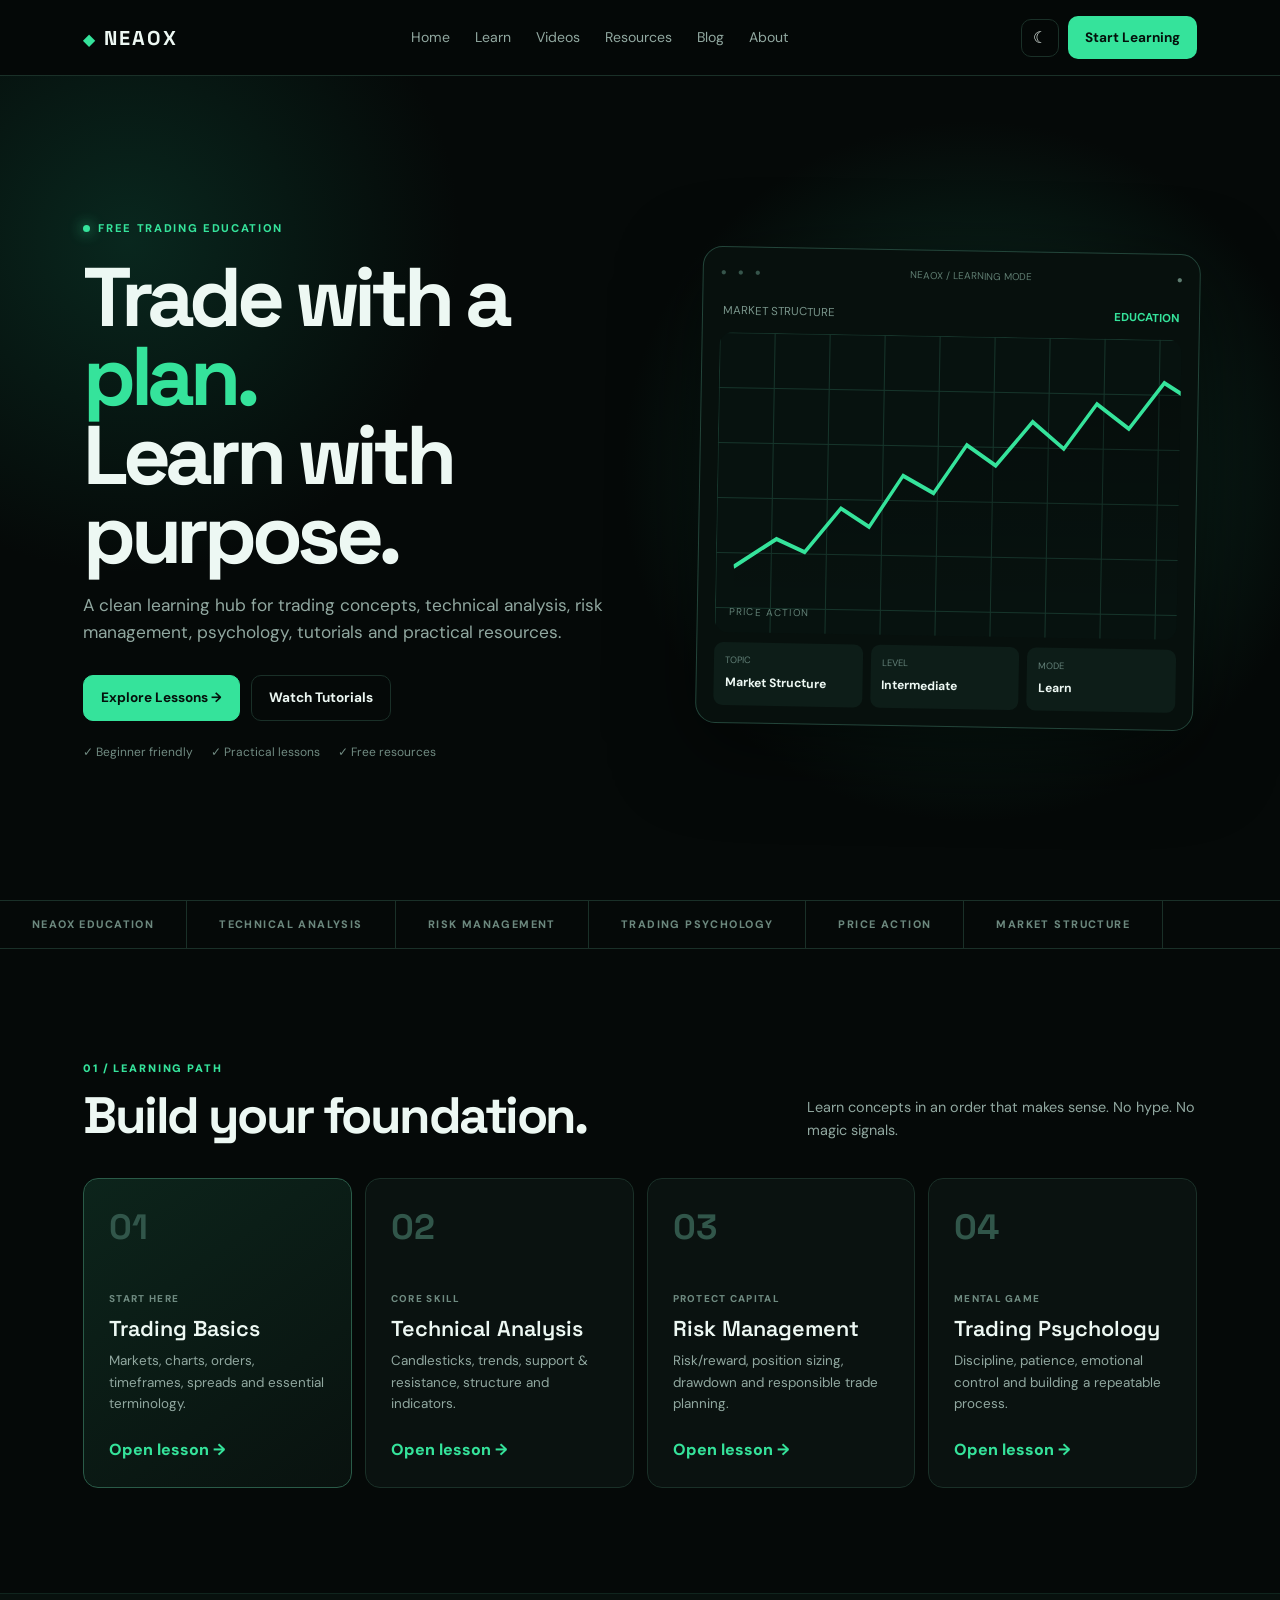
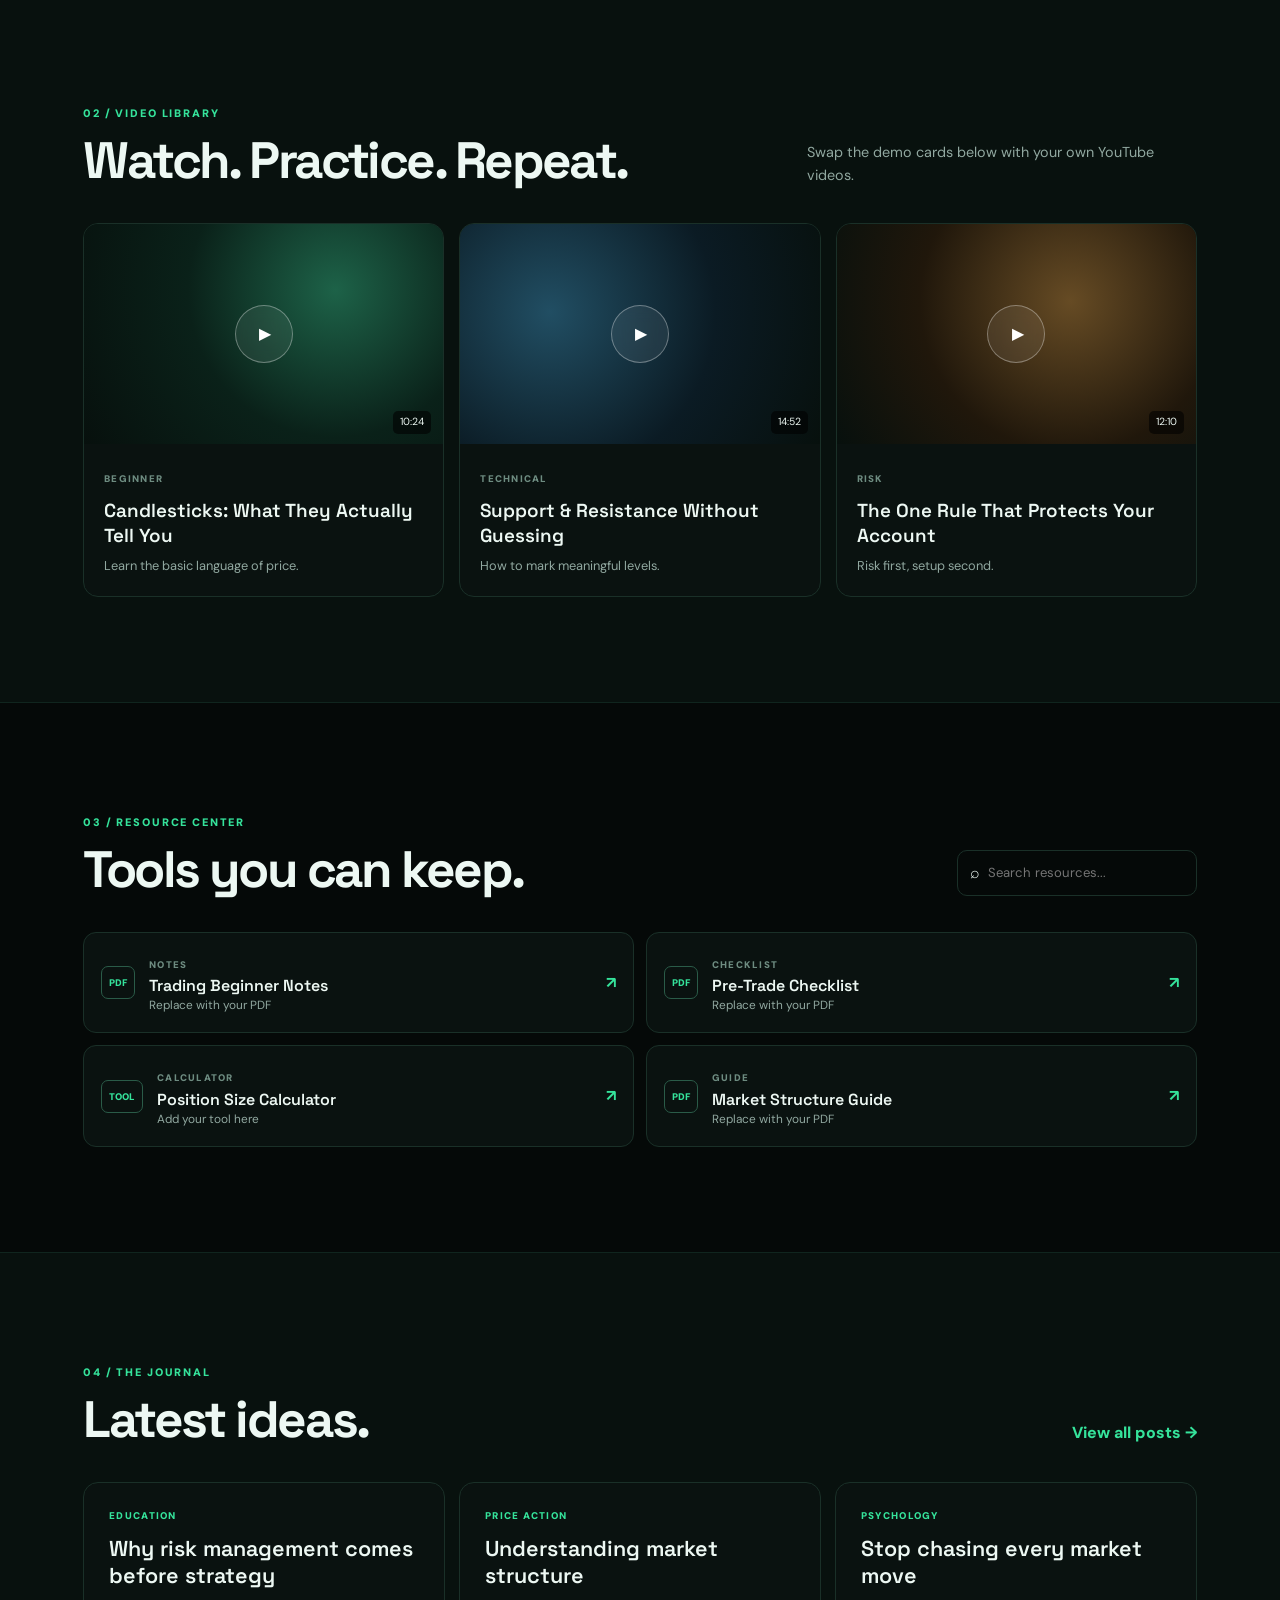
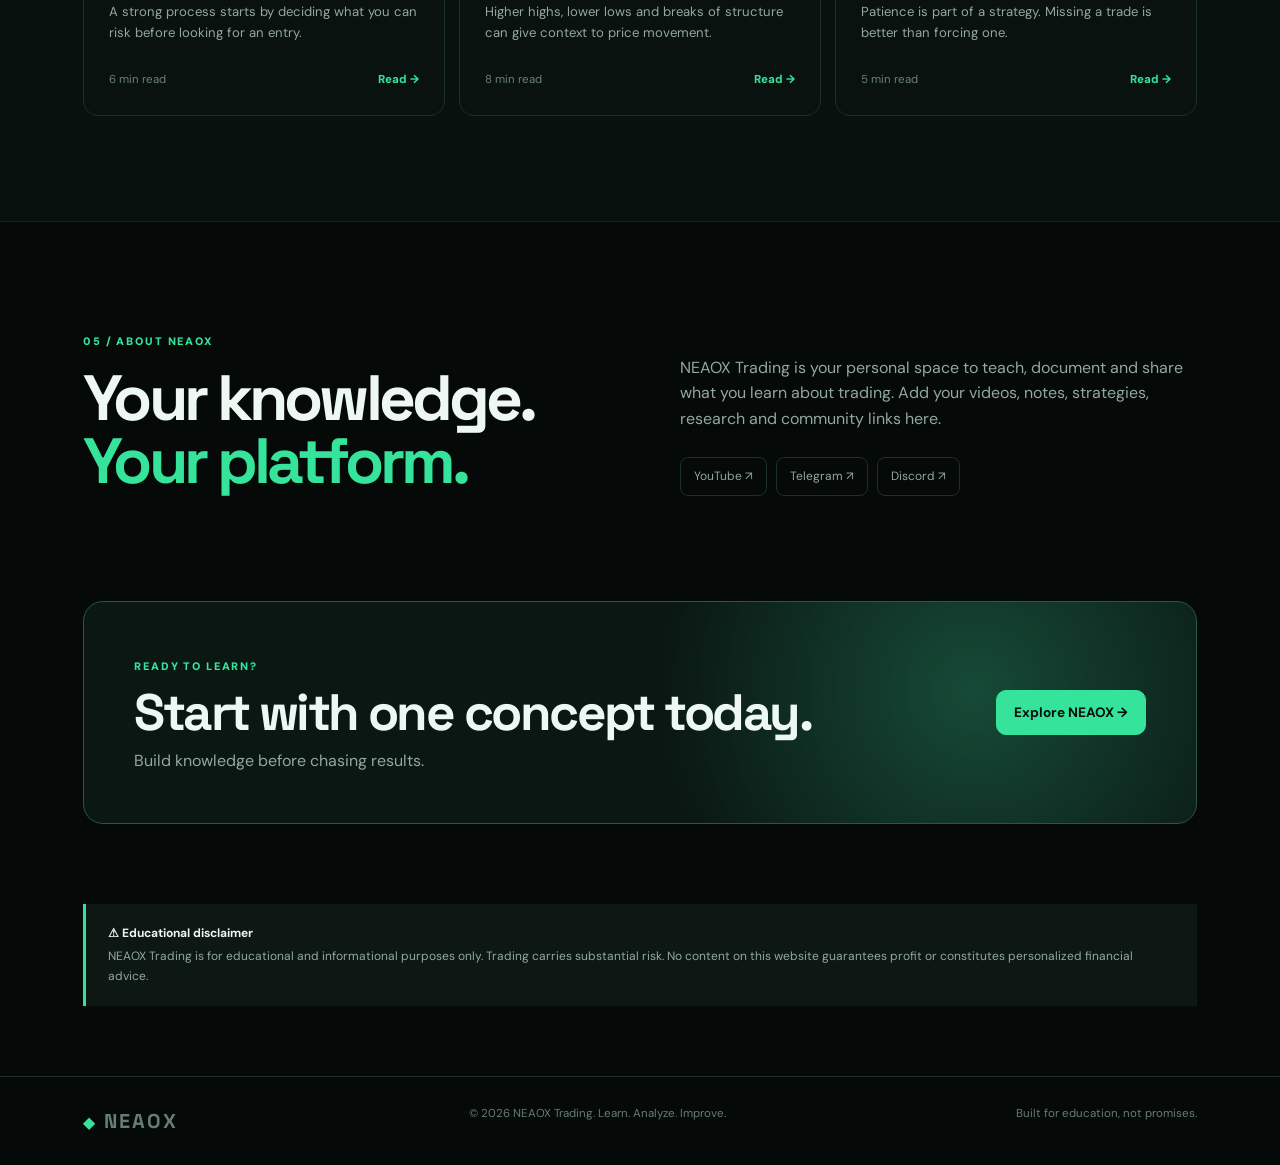
==== index.html @ af705673 "Add files via upload" ====
<!doctype html>
<html lang="en">
<head>
<meta charset="utf-8">
<meta name="viewport" content="width=device-width,initial-scale=1">
<title>NEAOX Trading — Learn Smarter</title>
<meta name="description" content="NEAOX Trading — a modern trading education hub for lessons, tutorials, resources and market knowledge.">
<link rel="stylesheet" href="style.css">
</head>
<body>
<div class="progress" id="progress"></div>

<header class="nav">
  <a class="logo" href="#home"><span>◆</span> NEAOX</a>
  <button class="hamburger" id="menuBtn">☰</button>
  <nav id="nav">
    <a href="#home">Home</a><a href="#learn">Learn</a><a href="#videos">Videos</a>
    <a href="#resources">Resources</a><a href="#blog">Blog</a><a href="#about">About</a>
  </nav>
  <div class="nav-actions">
    <button class="icon-btn" id="themeBtn" title="Toggle theme">☾</button>
    <a class="nav-cta" href="#learn">Start Learning</a>
  </div>
</header>

<main>
<section class="hero" id="home">
  <div class="hero-left">
    <div class="badge"><i></i> FREE TRADING EDUCATION</div>
    <h1>Trade with a <em>plan.</em><br>Learn with purpose.</h1>
    <p class="lead">A clean learning hub for trading concepts, technical analysis, risk management, psychology, tutorials and practical resources.</p>
    <div class="actions"><a class="btn primary" href="#learn">Explore Lessons <b>→</b></a><a class="btn secondary" href="#videos">Watch Tutorials</a></div>
    <div class="trust"><span>✓ Beginner friendly</span><span>✓ Practical lessons</span><span>✓ Free resources</span></div>
  </div>
  <div class="hero-right">
    <div class="terminal">
      <div class="terminal-top"><span class="dots">● ● ●</span><span>NEAOX / LEARNING MODE</span><span>●</span></div>
      <div class="terminal-title"><span>MARKET STRUCTURE</span><strong>EDUCATION</strong></div>
      <div class="chart">
        <div class="lines"></div>
        <svg viewBox="0 0 600 250" preserveAspectRatio="none">
          <defs><linearGradient id="fill" x1="0" x2="0" y1="0" y2="1"><stop offset="0" stop-opacity=".24"/><stop offset="1" stop-opacity="0"/></linearGradient></defs>
          <path d="M0 205 L55 178 L92 190 L138 148 L175 165 L218 116 L258 132 L300 86 L338 105 L385 63 L426 88 L468 45 L510 68 L555 24 L600 44 L600 250 L0 250Z" fill="url(#fill)"/>
          <polyline points="0,205 55,178 92,190 138,148 175,165 218,116 258,132 300,86 338,105 385,63 426,88 468,45 510,68 555,24 600,44" fill="none" stroke="currentColor" stroke-width="4"/>
        </svg>
        <div class="chart-label">PRICE ACTION</div>
      </div>
      <div class="terminal-stats"><div><small>TOPIC</small><b>Market Structure</b></div><div><small>LEVEL</small><b>Intermediate</b></div><div><small>MODE</small><b>Learn</b></div></div>
    </div>
  </div>
</section>

<section class="ticker"><div>NEAOX EDUCATION</div><div>TECHNICAL ANALYSIS</div><div>RISK MANAGEMENT</div><div>TRADING PSYCHOLOGY</div><div>PRICE ACTION</div><div>MARKET STRUCTURE</div></section>

<section class="section" id="learn">
  <div class="section-head"><div><span class="eyebrow">01 / LEARNING PATH</span><h2>Build your foundation.</h2></div><p>Learn concepts in an order that makes sense. No hype. No magic signals.</p></div>
  <div class="course-grid">
    <article class="course featured" data-course="basics"><div class="course-num">01</div><span>START HERE</span><h3>Trading Basics</h3><p>Markets, charts, orders, timeframes, spreads and essential terminology.</p><button class="learn-btn">Open lesson →</button></article>
    <article class="course" data-course="technical"><div class="course-num">02</div><span>CORE SKILL</span><h3>Technical Analysis</h3><p>Candlesticks, trends, support & resistance, structure and indicators.</p><button class="learn-btn">Open lesson →</button></article>
    <article class="course" data-course="risk"><div class="course-num">03</div><span>PROTECT CAPITAL</span><h3>Risk Management</h3><p>Risk/reward, position sizing, drawdown and responsible trade planning.</p><button class="learn-btn">Open lesson →</button></article>
    <article class="course" data-course="psych"><div class="course-num">04</div><span>MENTAL GAME</span><h3>Trading Psychology</h3><p>Discipline, patience, emotional control and building a repeatable process.</p><button class="learn-btn">Open lesson →</button></article>
  </div>
</section>

<section class="section dark" id="videos">
  <div class="section-head"><div><span class="eyebrow">02 / VIDEO LIBRARY</span><h2>Watch. Practice. Repeat.</h2></div><p>Swap the demo cards below with your own YouTube videos.</p></div>
  <div class="video-grid">
    <article class="video"><div class="thumb"><div class="play">▶</div><span>10:24</span></div><div class="video-info"><small>BEGINNER</small><h3>Candlesticks: What They Actually Tell You</h3><p>Learn the basic language of price.</p></div></article>
    <article class="video"><div class="thumb two"><div class="play">▶</div><span>14:52</span></div><div class="video-info"><small>TECHNICAL</small><h3>Support & Resistance Without Guessing</h3><p>How to mark meaningful levels.</p></div></article>
    <article class="video"><div class="thumb three"><div class="play">▶</div><span>12:10</span></div><div class="video-info"><small>RISK</small><h3>The One Rule That Protects Your Account</h3><p>Risk first, setup second.</p></div></article>
  </div>
</section>

<section class="section" id="resources">
  <div class="section-head"><div><span class="eyebrow">03 / RESOURCE CENTER</span><h2>Tools you can keep.</h2></div><div class="search"><span>⌕</span><input id="search" placeholder="Search resources..."></div></div>
  <div class="resource-grid" id="resourceGrid">
    <a class="resource" href="#"><div class="r-icon">PDF</div><div><small>NOTES</small><h3>Trading Beginner Notes</h3><p>Replace with your PDF</p></div><b>↗</b></a>
    <a class="resource" href="#"><div class="r-icon">PDF</div><div><small>CHECKLIST</small><h3>Pre-Trade Checklist</h3><p>Replace with your PDF</p></div><b>↗</b></a>
    <a class="resource" href="#"><div class="r-icon">TOOL</div><div><small>CALCULATOR</small><h3>Position Size Calculator</h3><p>Add your tool here</p></div><b>↗</b></a>
    <a class="resource" href="#"><div class="r-icon">PDF</div><div><small>GUIDE</small><h3>Market Structure Guide</h3><p>Replace with your PDF</p></div><b>↗</b></a>
  </div>
</section>

<section class="section dark" id="blog">
  <div class="section-head"><div><span class="eyebrow">04 / THE JOURNAL</span><h2>Latest ideas.</h2></div><a class="text-link" href="#">View all posts →</a></div>
  <div class="blog-grid">
    <article class="post"><div class="post-tag">EDUCATION</div><h3>Why risk management comes before strategy</h3><p>A strong process starts by deciding what you can risk before looking for an entry.</p><div class="post-foot"><span>6 min read</span><a href="#">Read →</a></div></article>
    <article class="post"><div class="post-tag">PRICE ACTION</div><h3>Understanding market structure</h3><p>Higher highs, lower lows and breaks of structure can give context to price movement.</p><div class="post-foot"><span>8 min read</span><a href="#">Read →</a></div></article>
    <article class="post"><div class="post-tag">PSYCHOLOGY</div><h3>Stop chasing every market move</h3><p>Patience is part of a strategy. Missing a trade is better than forcing one.</p><div class="post-foot"><span>5 min read</span><a href="#">Read →</a></div></article>
  </div>
</section>

<section class="section about" id="about">
  <div class="about-grid"><div><span class="eyebrow">05 / ABOUT NEAOX</span><h2>Your knowledge.<br><em>Your platform.</em></h2></div><div><p>NEAOX Trading is your personal space to teach, document and share what you learn about trading. Add your videos, notes, strategies, research and community links here.</p><div class="socials"><a href="#">YouTube ↗</a><a href="#">Telegram ↗</a><a href="#">Discord ↗</a></div></div></div>
</section>

<section class="cta"><div><span class="eyebrow">READY TO LEARN?</span><h2>Start with one concept today.</h2><p>Build knowledge before chasing results.</p></div><a class="btn primary" href="#learn">Explore NEAOX →</a></section>

<section class="disclaimer"><strong>⚠ Educational disclaimer</strong><p>NEAOX Trading is for educational and informational purposes only. Trading carries substantial risk. No content on this website guarantees profit or constitutes personalized financial advice.</p></section>
</main>

<footer><a class="logo" href="#home"><span>◆</span> NEAOX</a><p>© 2026 NEAOX Trading. Learn. Analyze. Improve.</p><p>Built for education, not promises.</p></footer>

<div class="modal" id="modal"><div class="modal-box"><button class="close" id="close">×</button><span class="eyebrow" id="modalEyebrow">LESSON</span><h2 id="modalTitle"></h2><p id="modalText"></p><div class="lesson-points" id="modalPoints"></div><button class="btn primary" id="modalDone">Got it ✓</button></div></div>
<script src="script.js"></script>
</body>
</html>
---- style.css ----
@import url('https://fonts.googleapis.com/css2?family=DM+Sans:wght@400;500;600;700&family=Space+Grotesk:wght@500;600;700&display=swap');
:root{--bg:#050908;--panel:#0a1210;--panel2:#0d1815;--line:#1a3028;--text:#edf8f3;--muted:#91a8a0;--accent:#35e39b;--accent2:#9effd0;--shadow:0 25px 80px #0008}
*{box-sizing:border-box;margin:0;padding:0}html{scroll-behavior:smooth}body{font-family:"DM Sans",Arial,sans-serif;background:var(--bg);color:var(--text);line-height:1.6}body.light{--bg:#f3f8f6;--panel:#fff;--panel2:#edf5f1;--line:#d4e5dd;--text:#0a1712;--muted:#587069;--shadow:0 20px 60px #1232}
a{text-decoration:none;color:inherit}button,input{font:inherit}.progress{height:2px;background:var(--accent);position:fixed;top:0;left:0;width:0;z-index:50;box-shadow:0 0 15px var(--accent)}
.nav{height:76px;padding:0 6.5%;display:flex;align-items:center;gap:28px;position:sticky;top:0;z-index:40;background:#050908d9;border-bottom:1px solid var(--line);backdrop-filter:blur(18px)}body.light .nav{background:#f3f8f6e8}.logo{font-family:"Space Grotesk";font-weight:700;letter-spacing:.1em;font-size:1.25rem;white-space:nowrap}.logo span{color:var(--accent);font-size:.75em}.nav nav{display:flex;gap:25px;margin:auto;color:var(--muted);font-size:.88rem}.nav nav a:hover{color:var(--accent)}.nav-actions{display:flex;gap:9px;align-items:center}.icon-btn{width:38px;height:38px;border-radius:10px;background:transparent;border:1px solid var(--line);color:var(--text);cursor:pointer}.nav-cta,.btn{border-radius:10px;padding:11px 17px;font-weight:700;font-size:.85rem}.nav-cta{background:var(--accent);color:#04100b}.hamburger{display:none;background:none;border:0;color:var(--text);font-size:1.5rem}
.hero{min-height:calc(100vh - 76px);padding:90px 6.5%;display:grid;grid-template-columns:1.05fr .95fr;align-items:center;gap:65px;background:radial-gradient(circle at 76% 48%,#0e392b 0,transparent 33%),radial-gradient(circle at 10% 20%,#09271e 0,transparent 25%)}.hero h1{font:700 clamp(3.3rem,6.5vw,6.2rem)/.95 "Space Grotesk";letter-spacing:-.065em;margin:18px 0}.hero h1 em,.about h2 em{font-style:normal;color:var(--accent)}.lead{max-width:620px;color:var(--muted);font-size:1.08rem}.badge{display:inline-flex;align-items:center;gap:8px;color:var(--accent);font-weight:800;font-size:.7rem;letter-spacing:.15em}.badge i{width:7px;height:7px;background:var(--accent);border-radius:50%;box-shadow:0 0 14px var(--accent)}.actions{display:flex;gap:11px;margin:28px 0 22px}.btn{display:inline-block;border:1px solid var(--line);cursor:pointer}.btn.primary{background:var(--accent);color:#04100b;border-color:var(--accent)}.btn.secondary{background:transparent}.btn.secondary:hover{border-color:var(--accent)}.trust{display:flex;gap:18px;flex-wrap:wrap;color:#718b82;font-size:.75rem}.terminal{background:#07100d;border:1px solid #23453a;border-radius:20px;padding:17px;box-shadow:var(--shadow);transform:rotate(1deg)}body.light .terminal{background:#fff}.terminal-top{font-size:.62rem;color:#5f7d71;display:flex;justify-content:space-between}.dots{letter-spacing:4px;color:#36554b}.terminal-title{display:flex;justify-content:space-between;margin:22px 3px 12px;font-size:.72rem;color:#78948a}.terminal-title strong{color:var(--accent)}.chart{height:300px;background:#07120f;border-radius:13px;position:relative;overflow:hidden;color:var(--accent)}body.light .chart{background:#edf7f2}.lines{position:absolute;inset:0;background-image:linear-gradient(#16352b 1px,transparent 1px),linear-gradient(90deg,#16352b 1px,transparent 1px);background-size:55px 55px}.chart svg{position:absolute;inset:18px;width:100%;height:calc(100% - 36px)}.chart-label{position:absolute;bottom:12px;left:14px;color:#628076;font-size:.62rem;letter-spacing:.12em}.terminal-stats{display:grid;grid-template-columns:repeat(3,1fr);gap:8px;margin-top:10px}.terminal-stats div{background:#0d1d18;padding:11px;border-radius:9px}body.light .terminal-stats div{background:#edf5f1}.terminal-stats small{display:block;color:#638078;font-size:.58rem}.terminal-stats b{font-size:.76rem}.ticker{display:flex;overflow:hidden;border-block:1px solid var(--line);color:#6c887e;font-size:.68rem;font-weight:800;letter-spacing:.13em}.ticker div{padding:15px 32px;white-space:nowrap;border-right:1px solid var(--line)}
.section{padding:105px 6.5%}.dark{background:#08110e;border-block:1px solid #10251e}.section-head{display:flex;align-items:end;justify-content:space-between;gap:40px;margin-bottom:36px}.eyebrow{color:var(--accent);font-size:.68rem;font-weight:900;letter-spacing:.17em}.section-head h2,.cta h2{font:700 clamp(2.2rem,4vw,3.8rem)/1.02 "Space Grotesk";letter-spacing:-.05em;margin-top:10px}.section-head>p{max-width:390px;color:var(--muted);font-size:.9rem}.course-grid{display:grid;grid-template-columns:repeat(4,1fr);gap:13px}.course{min-height:310px;padding:25px;border:1px solid var(--line);border-radius:15px;background:var(--panel);transition:.25s;display:flex;flex-direction:column}.course:hover{transform:translateY(-6px);border-color:#2e7158;box-shadow:0 18px 45px #0004}.course.featured{background:linear-gradient(145deg,#0c241b,#09120f);border-color:#2a5b48}.course-num{font:700 2.2rem "Space Grotesk";color:#31564a;margin-bottom:auto}.course>span{font-size:.62rem;color:#6f8b81;letter-spacing:.13em;font-weight:800}.course h3{font:600 1.35rem "Space Grotesk";margin:8px 0}.course p{color:var(--muted);font-size:.84rem}.learn-btn{border:0;background:none;color:var(--accent);font-weight:800;text-align:left;padding:0;margin-top:22px;cursor:pointer}.video-grid{display:grid;grid-template-columns:repeat(3,1fr);gap:15px}.video{border:1px solid var(--line);border-radius:15px;overflow:hidden;background:var(--panel)}.thumb{height:220px;display:grid;place-items:center;position:relative;background:radial-gradient(circle at 70% 30%,#1d6248,#0a2119 50%,#07100d)}.thumb.two{background:radial-gradient(circle at 25% 40%,#214e63,#0b1b24 55%,#07100d)}.thumb.three{background:radial-gradient(circle at 65% 35%,#664b24,#20170b 55%,#07100d)}.play{width:58px;height:58px;border:1px solid #ffffff55;border-radius:50%;display:grid;place-items:center;background:#ffffff12;backdrop-filter:blur(8px);color:#fff;padding-left:3px}.thumb>span{position:absolute;bottom:10px;right:12px;font-size:.65rem;background:#0009;padding:3px 7px;border-radius:5px}.video-info{padding:20px}.video-info small,.resource small{color:#6e8c81;font-size:.6rem;letter-spacing:.13em;font-weight:900}.video-info h3{font:600 1.18rem "Space Grotesk";margin:8px 0}.video-info p{font-size:.8rem;color:var(--muted)}.search{border:1px solid var(--line);border-radius:10px;padding:9px 12px;display:flex;gap:8px;align-items:center;min-width:240px}.search input{background:none;border:0;outline:0;color:var(--text);width:100%;font-size:.82rem}.resource-grid{display:grid;grid-template-columns:1fr 1fr;gap:12px}.resource{display:flex;align-items:center;gap:14px;border:1px solid var(--line);background:var(--panel);padding:17px;border-radius:13px}.resource:hover{border-color:#2e7158}.r-icon{font-size:.6rem;font-weight:900;color:var(--accent);border:1px solid #2a5b48;padding:8px 7px;border-radius:7px}.resource h3{font:600 1rem "Space Grotesk"}.resource p{font-size:.74rem;color:var(--muted)}.resource>b{margin-left:auto;color:var(--accent)}.blog-grid{display:grid;grid-template-columns:repeat(3,1fr);gap:14px}.post{border:1px solid var(--line);padding:25px;border-radius:15px;background:var(--panel)}.post-tag{font-size:.61rem;color:var(--accent);font-weight:900;letter-spacing:.13em}.post h3{font:600 1.35rem "Space Grotesk";margin:12px 0}.post p{font-size:.82rem;color:var(--muted)}.post-foot{display:flex;justify-content:space-between;margin-top:28px;color:#668278;font-size:.72rem}.post-foot a,.text-link{color:var(--accent);font-weight:800}.about-grid{display:grid;grid-template-columns:1fr 1fr;gap:80px}.about h2{font:700 clamp(2.5rem,5vw,5rem)/.98 "Space Grotesk";letter-spacing:-.06em;margin-top:15px}.about-grid>div:nth-child(2){padding-top:28px;color:var(--muted);font-size:1rem}.socials{display:flex;gap:9px;margin-top:25px}.socials a{border:1px solid var(--line);padding:9px 13px;border-radius:8px;font-size:.75rem}.cta{margin:0 6.5% 80px;padding:50px;border:1px solid #285743;border-radius:20px;background:radial-gradient(circle at 80% 40%,#164a37,transparent 35%),#0a1713;display:flex;align-items:center;justify-content:space-between;gap:30px}.cta p{color:var(--muted);margin-top:8px}.disclaimer{margin:0 6.5% 70px;padding:20px 22px;border-left:3px solid var(--accent);background:var(--panel2);color:var(--muted);font-size:.75rem}.disclaimer strong{color:var(--text)}.disclaimer p{margin-top:4px}footer{padding:28px 6.5%;border-top:1px solid var(--line);display:flex;justify-content:space-between;color:#647d75;font-size:.72rem}
.modal{position:fixed;inset:0;background:#000b;z-index:100;display:none;place-items:center;padding:20px}.modal.show{display:grid}.modal-box{max-width:620px;width:100%;background:var(--panel);border:1px solid var(--line);border-radius:18px;padding:35px;position:relative;box-shadow:var(--shadow)}.close{position:absolute;right:17px;top:13px;background:none;border:0;color:var(--muted);font-size:1.8rem;cursor:pointer}.modal-box h2{font:700 2.2rem "Space Grotesk";margin:10px 0}.modal-box>p{color:var(--muted)}.lesson-points{display:grid;gap:8px;margin:22px 0}.lesson-points div{padding:11px 13px;background:var(--panel2);border-radius:8px;font-size:.82rem}.lesson-points div:before{content:"✓";color:var(--accent);font-weight:900;margin-right:8px}
@media(max-width:900px){.nav nav{display:none}.nav nav.open{display:flex;position:absolute;left:0;right:0;top:76px;padding:20px 6.5%;background:var(--bg);flex-direction:column;border-bottom:1px solid var(--line)}.hamburger{display:block;order:3}.nav{justify-content:space-between}.nav-actions{margin-left:auto}.hero{grid-template-columns:1fr;padding-top:65px}.course-grid{grid-template-columns:1fr 1fr}.video-grid,.blog-grid{grid-template-columns:1fr}.about-grid{grid-template-columns:1fr;gap:15px}.cta{display:block}.cta .btn{margin-top:25px}.section-head{align-items:start;flex-direction:column}.search{width:100%}}
@media(max-width:550px){.nav-cta{display:none}.hero,.section{padding-left:5%;padding-right:5%}.hero h1{font-size:3.25rem}.course-grid,.resource-grid{grid-template-columns:1fr}.terminal{transform:none}.terminal-stats{grid-template-columns:1fr}.ticker div{padding:13px 20px}.cta,.disclaimer{margin-left:5%;margin-right:5%}footer{display:block;padding-left:5%;padding-right:5%}footer p{margin-top:8px}}
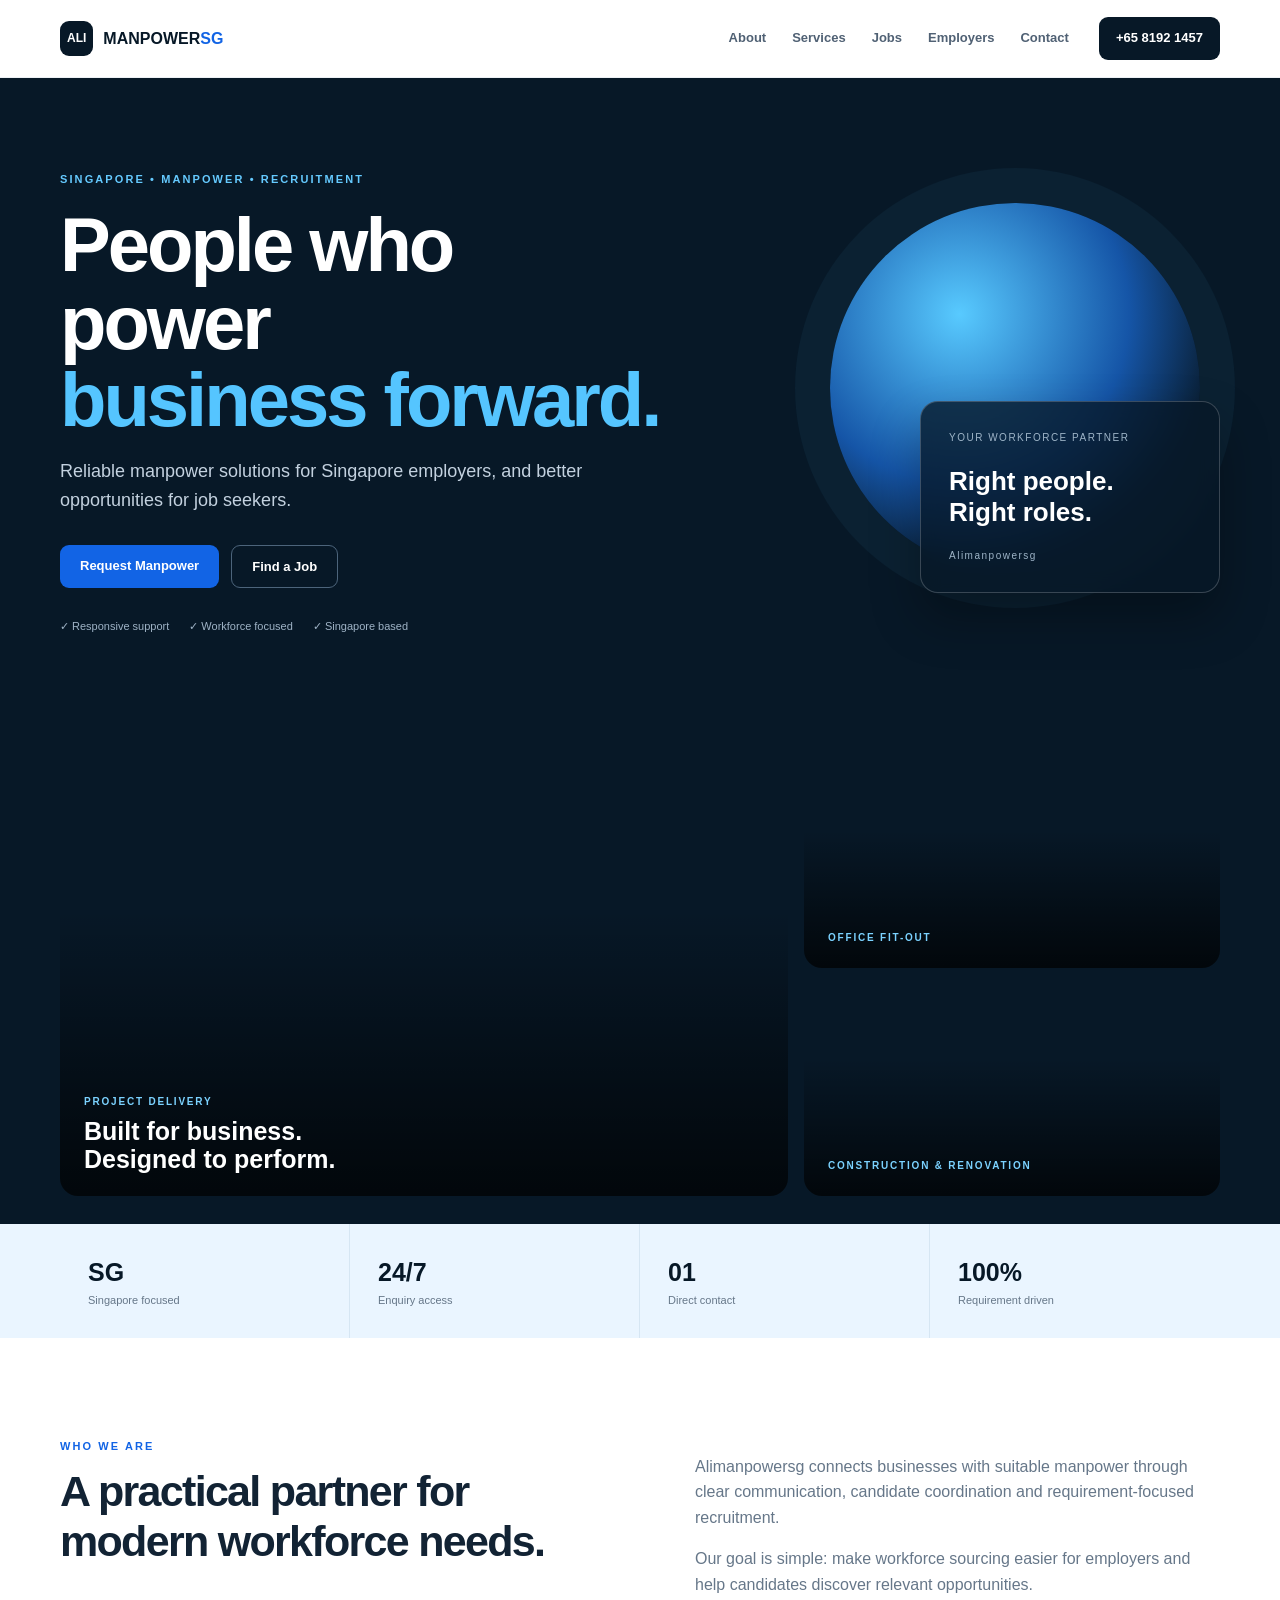
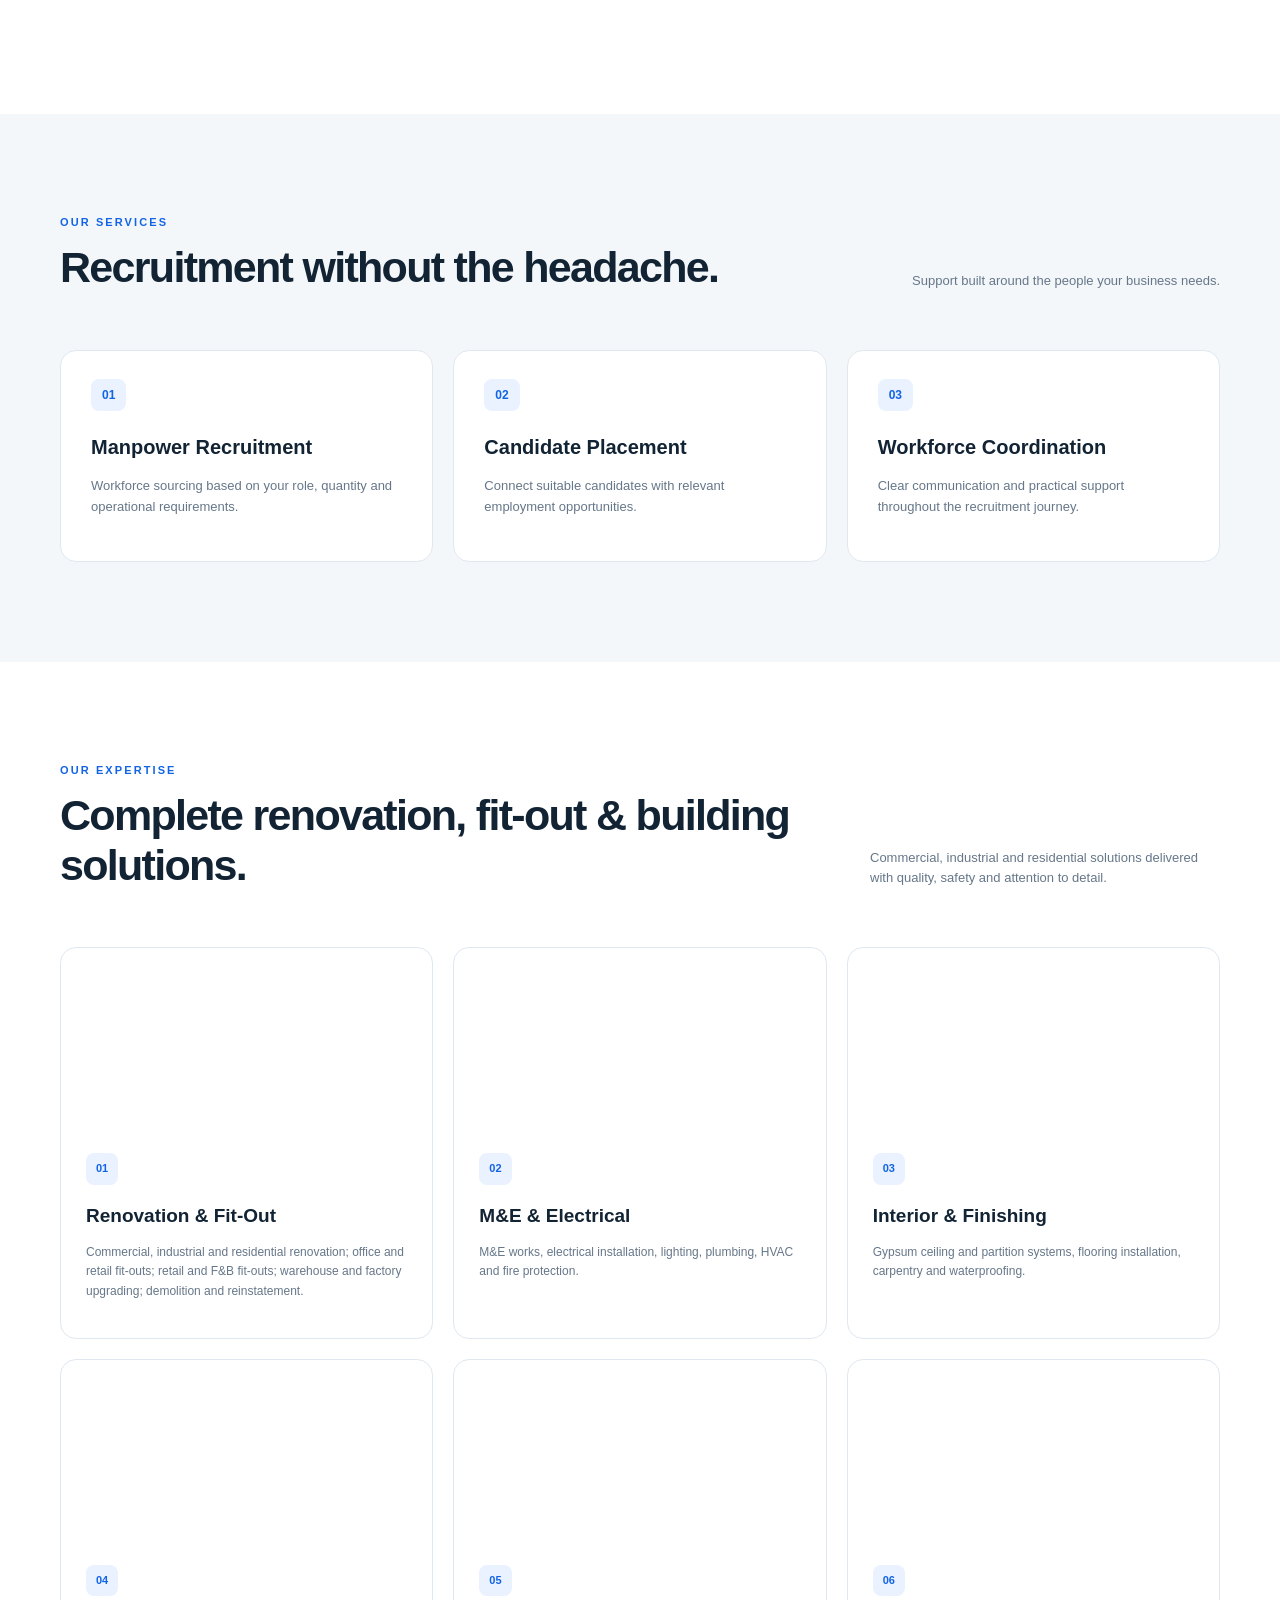
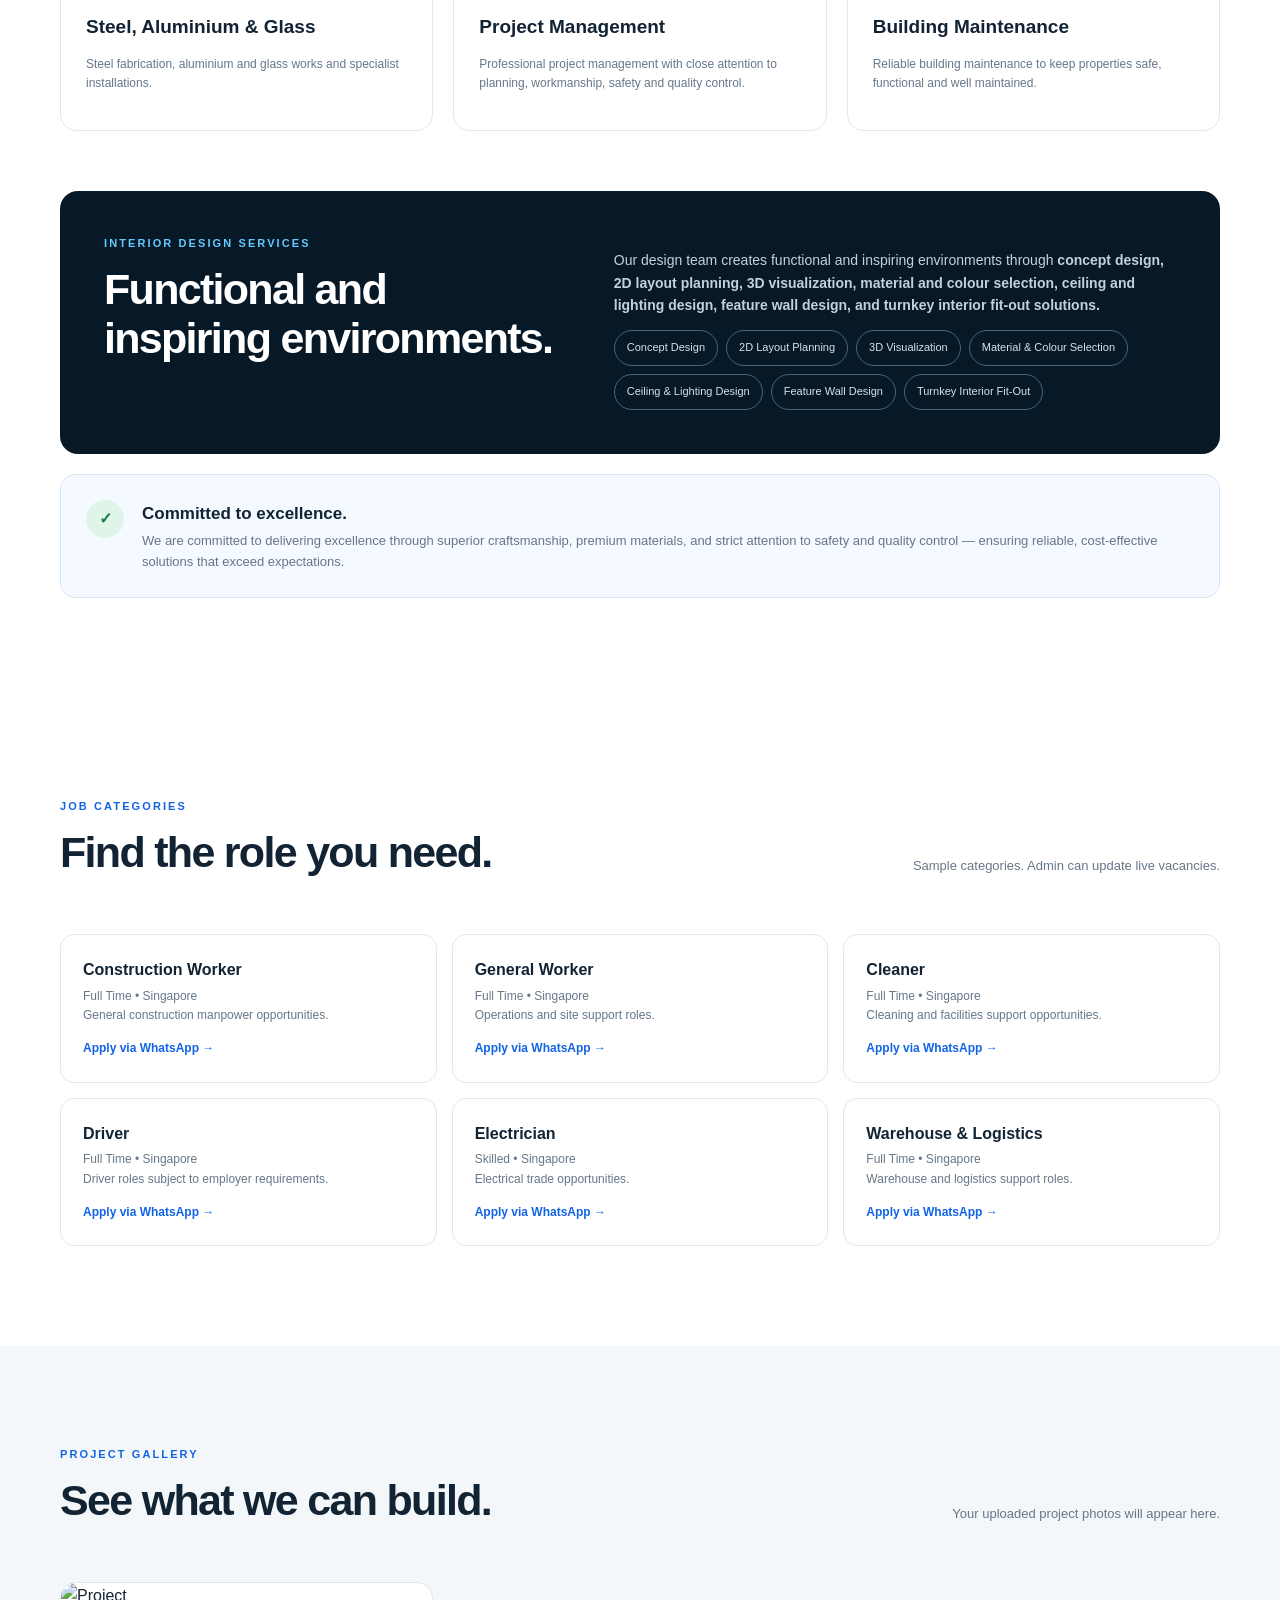
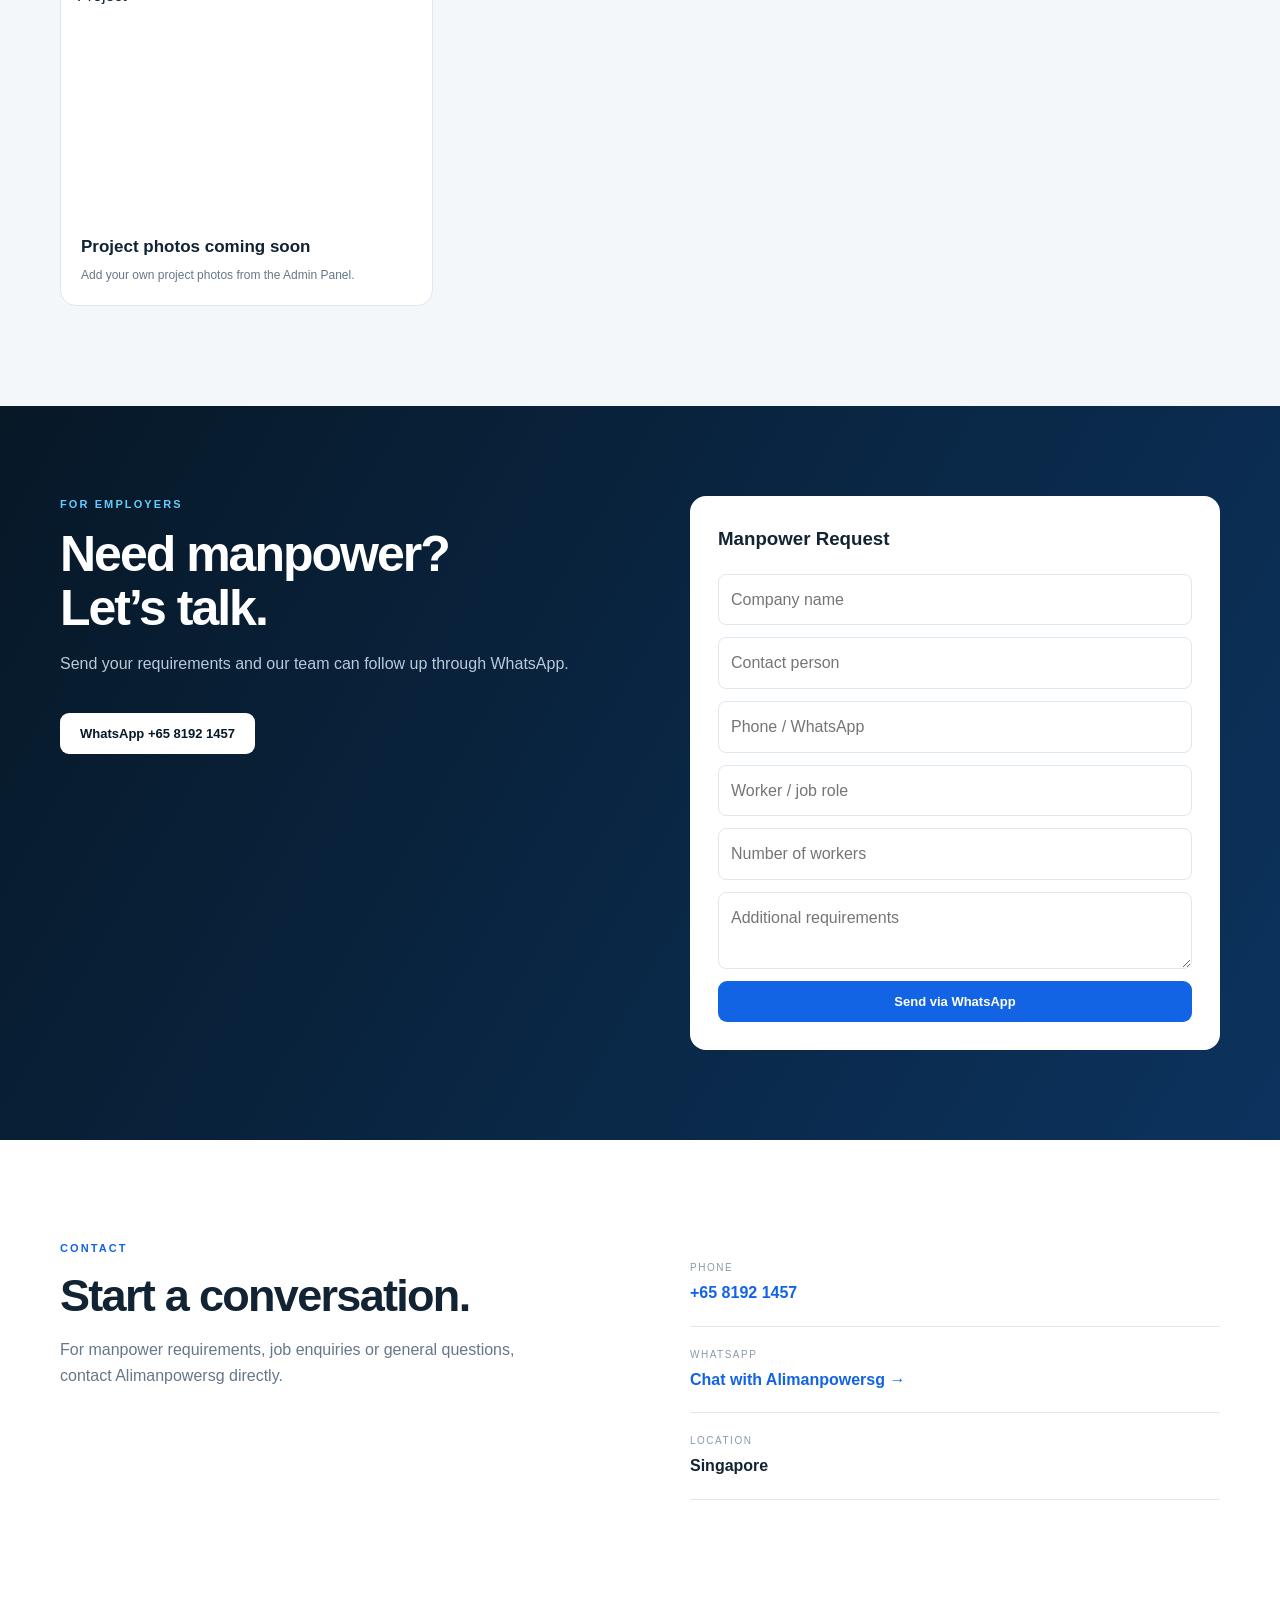
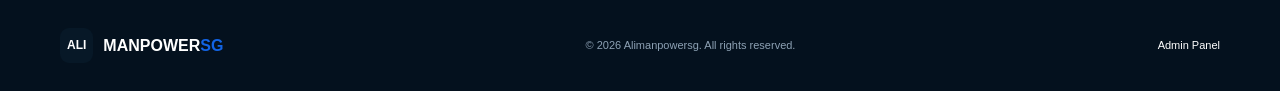
==== commit 45bcd820: "Add files via upload" ====
--- a/index.html
+++ b/index.html
@@ -1,107 +1,60 @@
 <!doctype html>
 <html lang="en">
 <head>
-<meta charset="utf-8">
-<meta name="viewport" content="width=device-width,initial-scale=1">
-<title>NEAOX Trading — Learn Smarter</title>
-<meta name="description" content="NEAOX Trading — a modern trading education hub for lessons, tutorials, resources and market knowledge.">
+<meta charset="utf-8"><meta name="viewport" content="width=device-width,initial-scale=1">
+<title>Alimanpowersg — Singapore Manpower Solutions</title>
+<meta name="description" content="Alimanpowersg — professional manpower and recruitment solutions in Singapore.">
 <link rel="stylesheet" href="style.css">
 </head>
 <body>
-<div class="progress" id="progress"></div>
+<header class="top"><div class="wrap nav">
+<a class="logo" href="#"><b>ALI</b><span>MANPOWER<span>SG</span></span></a>
+<nav><a href="#about">About</a><a href="#services">Services</a><a href="#jobs">Jobs</a><a href="#employers">Employers</a><a href="#contact">Contact</a></nav>
+<a class="call" href="tel:+6581921457">+65 8192 1457</a><button class="hamb">☰</button></div></header>
 
-<header class="nav">
-  <a class="logo" href="#home"><span>◆</span> NEAOX</a>
-  <button class="hamburger" id="menuBtn">☰</button>
-  <nav id="nav">
-    <a href="#home">Home</a><a href="#learn">Learn</a><a href="#videos">Videos</a>
-    <a href="#resources">Resources</a><a href="#blog">Blog</a><a href="#about">About</a>
-  </nav>
-  <div class="nav-actions">
-    <button class="icon-btn" id="themeBtn" title="Toggle theme">☾</button>
-    <a class="nav-cta" href="#learn">Start Learning</a>
-  </div>
-</header>
+<section class="hero"><div class="wrap hero-grid"><div>
+<div class="tag">SINGAPORE • MANPOWER • RECRUITMENT</div>
+<h1>People who power<br><em>business forward.</em></h1>
+<p>Reliable manpower solutions for Singapore employers, and better opportunities for job seekers.</p>
+<div class="buttons"><a class="btn main" href="#employers">Request Manpower</a><a class="btn ghost" href="#jobs">Find a Job</a></div>
+<div class="proof"><span>✓ Responsive support</span><span>✓ Workforce focused</span><span>✓ Singapore based</span></div>
+</div><div class="hero-visual"><div class="circle"></div><div class="visual-card"><small>YOUR WORKFORCE PARTNER</small><strong>Right people.<br>Right roles.</strong><span>Alimanpowersg</span></div></div></div></section>
 
-<main>
-<section class="hero" id="home">
-  <div class="hero-left">
-    <div class="badge"><i></i> FREE TRADING EDUCATION</div>
-    <h1>Trade with a <em>plan.</em><br>Learn with purpose.</h1>
-    <p class="lead">A clean learning hub for trading concepts, technical analysis, risk management, psychology, tutorials and practical resources.</p>
-    <div class="actions"><a class="btn primary" href="#learn">Explore Lessons <b>→</b></a><a class="btn secondary" href="#videos">Watch Tutorials</a></div>
-    <div class="trust"><span>✓ Beginner friendly</span><span>✓ Practical lessons</span><span>✓ Free resources</span></div>
-  </div>
-  <div class="hero-right">
-    <div class="terminal">
-      <div class="terminal-top"><span class="dots">● ● ●</span><span>NEAOX / LEARNING MODE</span><span>●</span></div>
-      <div class="terminal-title"><span>MARKET STRUCTURE</span><strong>EDUCATION</strong></div>
-      <div class="chart">
-        <div class="lines"></div>
-        <svg viewBox="0 0 600 250" preserveAspectRatio="none">
-          <defs><linearGradient id="fill" x1="0" x2="0" y1="0" y2="1"><stop offset="0" stop-opacity=".24"/><stop offset="1" stop-opacity="0"/></linearGradient></defs>
-          <path d="M0 205 L55 178 L92 190 L138 148 L175 165 L218 116 L258 132 L300 86 L338 105 L385 63 L426 88 L468 45 L510 68 L555 24 L600 44 L600 250 L0 250Z" fill="url(#fill)"/>
-          <polyline points="0,205 55,178 92,190 138,148 175,165 218,116 258,132 300,86 338,105 385,63 426,88 468,45 510,68 555,24 600,44" fill="none" stroke="currentColor" stroke-width="4"/>
-        </svg>
-        <div class="chart-label">PRICE ACTION</div>
-      </div>
-      <div class="terminal-stats"><div><small>TOPIC</small><b>Market Structure</b></div><div><small>LEVEL</small><b>Intermediate</b></div><div><small>MODE</small><b>Learn</b></div></div>
-    </div>
-  </div>
-</section>
+<section class="photo-showcase">
+<div class="wrap"><div class="showcase-grid">
+<div class="showcase-photo large" style="background-image:url("https://images.unsplash.com/photo-1503387762-592deb58ef4e?auto=format&fit=crop&w=1200&q=85")"><div><span>PROJECT DELIVERY</span><strong>Built for business.<br>Designed to perform.</strong></div></div>
+<div class="showcase-stack">
+<div class="showcase-photo" style="background-image:url("https://images.unsplash.com/photo-1497366754035-f200968a6e72?auto=format&fit=crop&w=900&q=85")"><div><span>OFFICE FIT-OUT</span></div></div>
+<div class="showcase-photo" style="background-image:url("https://images.unsplash.com/photo-1541888946425-d81bb19240f5?auto=format&fit=crop&w=900&q=85")"><div><span>CONSTRUCTION &amp; RENOVATION</span></div></div>
+</div></div></div></section>
+<section class="numbers"><div class="wrap nums"><div><b>SG</b><span>Singapore focused</span></div><div><b>24/7</b><span>Enquiry access</span></div><div><b>01</b><span>Direct contact</span></div><div><b>100%</b><span>Requirement driven</span></div></div></section>
 
-<section class="ticker"><div>NEAOX EDUCATION</div><div>TECHNICAL ANALYSIS</div><div>RISK MANAGEMENT</div><div>TRADING PSYCHOLOGY</div><div>PRICE ACTION</div><div>MARKET STRUCTURE</div></section>
+<section id="about" class="section"><div class="wrap split"><div><div class="tag blue">WHO WE ARE</div><h2>A practical partner for modern workforce needs.</h2></div><div><p>Alimanpowersg connects businesses with suitable manpower through clear communication, candidate coordination and requirement-focused recruitment.</p><p>Our goal is simple: make workforce sourcing easier for employers and help candidates discover relevant opportunities.</p></div></div></section>
 
-<section class="section" id="learn">
-  <div class="section-head"><div><span class="eyebrow">01 / LEARNING PATH</span><h2>Build your foundation.</h2></div><p>Learn concepts in an order that makes sense. No hype. No magic signals.</p></div>
-  <div class="course-grid">
-    <article class="course featured" data-course="basics"><div class="course-num">01</div><span>START HERE</span><h3>Trading Basics</h3><p>Markets, charts, orders, timeframes, spreads and essential terminology.</p><button class="learn-btn">Open lesson →</button></article>
-    <article class="course" data-course="technical"><div class="course-num">02</div><span>CORE SKILL</span><h3>Technical Analysis</h3><p>Candlesticks, trends, support & resistance, structure and indicators.</p><button class="learn-btn">Open lesson →</button></article>
-    <article class="course" data-course="risk"><div class="course-num">03</div><span>PROTECT CAPITAL</span><h3>Risk Management</h3><p>Risk/reward, position sizing, drawdown and responsible trade planning.</p><button class="learn-btn">Open lesson →</button></article>
-    <article class="course" data-course="psych"><div class="course-num">04</div><span>MENTAL GAME</span><h3>Trading Psychology</h3><p>Discipline, patience, emotional control and building a repeatable process.</p><button class="learn-btn">Open lesson →</button></article>
-  </div>
-</section>
+<section id="services" class="section grey"><div class="wrap"><div class="heading"><div><div class="tag blue">OUR SERVICES</div><h2>Recruitment without the headache.</h2></div><p>Support built around the people your business needs.</p></div>
+<div class="service-grid"><article><i>01</i><h3>Manpower Recruitment</h3><p>Workforce sourcing based on your role, quantity and operational requirements.</p></article><article><i>02</i><h3>Candidate Placement</h3><p>Connect suitable candidates with relevant employment opportunities.</p></article><article><i>03</i><h3>Workforce Coordination</h3><p>Clear communication and practical support throughout the recruitment journey.</p></article></div></div></section>
 
-<section class="section dark" id="videos">
-  <div class="section-head"><div><span class="eyebrow">02 / VIDEO LIBRARY</span><h2>Watch. Practice. Repeat.</h2></div><p>Swap the demo cards below with your own YouTube videos.</p></div>
-  <div class="video-grid">
-    <article class="video"><div class="thumb"><div class="play">▶</div><span>10:24</span></div><div class="video-info"><small>BEGINNER</small><h3>Candlesticks: What They Actually Tell You</h3><p>Learn the basic language of price.</p></div></article>
-    <article class="video"><div class="thumb two"><div class="play">▶</div><span>14:52</span></div><div class="video-info"><small>TECHNICAL</small><h3>Support & Resistance Without Guessing</h3><p>How to mark meaningful levels.</p></div></article>
-    <article class="video"><div class="thumb three"><div class="play">▶</div><span>12:10</span></div><div class="video-info"><small>RISK</small><h3>The One Rule That Protects Your Account</h3><p>Risk first, setup second.</p></div></article>
-  </div>
-</section>
+<section id="expertise" class="section">
+<div class="wrap"><div class="heading"><div><div class="tag blue">OUR EXPERTISE</div><h2>Complete renovation, fit-out &amp; building solutions.</h2></div><p>Commercial, industrial and residential solutions delivered with quality, safety and attention to detail.</p></div>
+<div class="expertise-grid">
+<article><div class="expertise-img" style="background-image:url("https://images.unsplash.com/photo-1504307651254-35680f356dfd?auto=format&fit=crop&w=800&q=80")"></div><span>01</span><h3>Renovation &amp; Fit-Out</h3><p>Commercial, industrial and residential renovation; office and retail fit-outs; retail and F&amp;B fit-outs; warehouse and factory upgrading; demolition and reinstatement.</p></article>
+<article><div class="expertise-img" style="background-image:url("https://images.unsplash.com/photo-1621905251189-08b45d6a269e?auto=format&fit=crop&w=800&q=80")"></div><span>02</span><h3>M&amp;E &amp; Electrical</h3><p>M&amp;E works, electrical installation, lighting, plumbing, HVAC and fire protection.</p></article>
+<article><div class="expertise-img" style="background-image:url("https://images.unsplash.com/photo-1618221195710-dd6b41faaea6?auto=format&fit=crop&w=800&q=80")"></div><span>03</span><h3>Interior &amp; Finishing</h3><p>Gypsum ceiling and partition systems, flooring installation, carpentry and waterproofing.</p></article>
+<article><div class="expertise-img" style="background-image:url("https://images.unsplash.com/photo-1581094794329-c8112a89af12?auto=format&fit=crop&w=800&q=80")"></div><span>04</span><h3>Steel, Aluminium &amp; Glass</h3><p>Steel fabrication, aluminium and glass works and specialist installations.</p></article>
+<article><div class="expertise-img" style="background-image:url("https://images.unsplash.com/photo-1454165804606-c3d57bc86b40?auto=format&fit=crop&w=800&q=80")"></div><span>05</span><h3>Project Management</h3><p>Professional project management with close attention to planning, workmanship, safety and quality control.</p></article>
+<article><div class="expertise-img" style="background-image:url("https://images.unsplash.com/photo-1486406146926-c627a92ad1ab?auto=format&fit=crop&w=800&q=80")"></div><span>06</span><h3>Building Maintenance</h3><p>Reliable building maintenance to keep properties safe, functional and well maintained.</p></article>
+</div>
+<div class="interior-block"><div><div class="tag">INTERIOR DESIGN SERVICES</div><h2>Functional and inspiring environments.</h2></div><div><p>Our design team creates functional and inspiring environments through <strong>concept design, 2D layout planning, 3D visualization, material and colour selection, ceiling and lighting design, feature wall design, and turnkey interior fit-out solutions.</strong></p><div class="design-pills"><span>Concept Design</span><span>2D Layout Planning</span><span>3D Visualization</span><span>Material &amp; Colour Selection</span><span>Ceiling &amp; Lighting Design</span><span>Feature Wall Design</span><span>Turnkey Interior Fit-Out</span></div></div></div>
+<div class="quality-box"><div class="quality-icon">✓</div><div><h3>Committed to excellence.</h3><p>We are committed to delivering excellence through superior craftsmanship, premium materials, and strict attention to safety and quality control — ensuring reliable, cost-effective solutions that exceed expectations.</p></div></div>
+</div></section>
+<section id="jobs" class="section"><div class="wrap"><div class="heading"><div><div class="tag blue">JOB CATEGORIES</div><h2>Find the role you need.</h2></div><p>Sample categories. Admin can update live vacancies.</p></div><div id="jobList" class="job-grid"></div></div></section>
 
-<section class="section" id="resources">
-  <div class="section-head"><div><span class="eyebrow">03 / RESOURCE CENTER</span><h2>Tools you can keep.</h2></div><div class="search"><span>⌕</span><input id="search" placeholder="Search resources..."></div></div>
-  <div class="resource-grid" id="resourceGrid">
-    <a class="resource" href="#"><div class="r-icon">PDF</div><div><small>NOTES</small><h3>Trading Beginner Notes</h3><p>Replace with your PDF</p></div><b>↗</b></a>
-    <a class="resource" href="#"><div class="r-icon">PDF</div><div><small>CHECKLIST</small><h3>Pre-Trade Checklist</h3><p>Replace with your PDF</p></div><b>↗</b></a>
-    <a class="resource" href="#"><div class="r-icon">TOOL</div><div><small>CALCULATOR</small><h3>Position Size Calculator</h3><p>Add your tool here</p></div><b>↗</b></a>
-    <a class="resource" href="#"><div class="r-icon">PDF</div><div><small>GUIDE</small><h3>Market Structure Guide</h3><p>Replace with your PDF</p></div><b>↗</b></a>
-  </div>
-</section>
+<section id="gallery" class="section grey"><div class="wrap"><div class="heading"><div><div class="tag blue">PROJECT GALLERY</div><h2>See what we can build.</h2></div><p>Your uploaded project photos will appear here.</p></div><div id="galleryList" class="gallery-grid"></div></div></section>
+<section id="employers" class="request"><div class="wrap request-grid"><div><div class="tag">FOR EMPLOYERS</div><h2>Need manpower?<br>Let’s talk.</h2><p>Send your requirements and our team can follow up through WhatsApp.</p><a class="btn white" href="https://wa.me/6581921457" target="_blank">WhatsApp +65 8192 1457</a></div>
+<form id="requestForm"><h3>Manpower Request</h3><input required name="company" placeholder="Company name"><input required name="contact" placeholder="Contact person"><input required name="phone" placeholder="Phone / WhatsApp"><input required name="role" placeholder="Worker / job role"><input required name="qty" type="number" min="1" placeholder="Number of workers"><textarea name="notes" placeholder="Additional requirements"></textarea><button class="btn main" type="submit">Send via WhatsApp</button></form></div></section>
 
-<section class="section dark" id="blog">
-  <div class="section-head"><div><span class="eyebrow">04 / THE JOURNAL</span><h2>Latest ideas.</h2></div><a class="text-link" href="#">View all posts →</a></div>
-  <div class="blog-grid">
-    <article class="post"><div class="post-tag">EDUCATION</div><h3>Why risk management comes before strategy</h3><p>A strong process starts by deciding what you can risk before looking for an entry.</p><div class="post-foot"><span>6 min read</span><a href="#">Read →</a></div></article>
-    <article class="post"><div class="post-tag">PRICE ACTION</div><h3>Understanding market structure</h3><p>Higher highs, lower lows and breaks of structure can give context to price movement.</p><div class="post-foot"><span>8 min read</span><a href="#">Read →</a></div></article>
-    <article class="post"><div class="post-tag">PSYCHOLOGY</div><h3>Stop chasing every market move</h3><p>Patience is part of a strategy. Missing a trade is better than forcing one.</p><div class="post-foot"><span>5 min read</span><a href="#">Read →</a></div></article>
-  </div>
-</section>
+<section id="contact" class="section"><div class="wrap contact"><div><div class="tag blue">CONTACT</div><h2>Start a conversation.</h2><p>For manpower requirements, job enquiries or general questions, contact Alimanpowersg directly.</p></div><div class="details"><a href="tel:+6581921457"><small>PHONE</small><b>+65 8192 1457</b></a><a href="https://wa.me/6581921457" target="_blank"><small>WHATSAPP</small><b>Chat with Alimanpowersg →</b></a><div><small>LOCATION</small><b>Singapore</b></div></div></div></section>
 
-<section class="section about" id="about">
-  <div class="about-grid"><div><span class="eyebrow">05 / ABOUT NEAOX</span><h2>Your knowledge.<br><em>Your platform.</em></h2></div><div><p>NEAOX Trading is your personal space to teach, document and share what you learn about trading. Add your videos, notes, strategies, research and community links here.</p><div class="socials"><a href="#">YouTube ↗</a><a href="#">Telegram ↗</a><a href="#">Discord ↗</a></div></div></div>
-</section>
-
-<section class="cta"><div><span class="eyebrow">READY TO LEARN?</span><h2>Start with one concept today.</h2><p>Build knowledge before chasing results.</p></div><a class="btn primary" href="#learn">Explore NEAOX →</a></section>
-
-<section class="disclaimer"><strong>⚠ Educational disclaimer</strong><p>NEAOX Trading is for educational and informational purposes only. Trading carries substantial risk. No content on this website guarantees profit or constitutes personalized financial advice.</p></section>
-</main>
-
-<footer><a class="logo" href="#home"><span>◆</span> NEAOX</a><p>© 2026 NEAOX Trading. Learn. Analyze. Improve.</p><p>Built for education, not promises.</p></footer>
-
-<div class="modal" id="modal"><div class="modal-box"><button class="close" id="close">×</button><span class="eyebrow" id="modalEyebrow">LESSON</span><h2 id="modalTitle"></h2><p id="modalText"></p><div class="lesson-points" id="modalPoints"></div><button class="btn primary" id="modalDone">Got it ✓</button></div></div>
+<footer><div class="wrap foot"><a class="logo" href="#"><b>ALI</b><span>MANPOWER<span>SG</span></span></a><p>© 2026 Alimanpowersg. All rights reserved.</p><a href="admin.html">Admin Panel</a></div></footer>
 <script src="script.js"></script>
-</body>
-</html>+</body></html>
--- a/style.css
+++ b/style.css
@@ -1,10 +1,2 @@
-@import url('https://fonts.googleapis.com/css2?family=DM+Sans:wght@400;500;600;700&family=Space+Grotesk:wght@500;600;700&display=swap');
-:root{--bg:#050908;--panel:#0a1210;--panel2:#0d1815;--line:#1a3028;--text:#edf8f3;--muted:#91a8a0;--accent:#35e39b;--accent2:#9effd0;--shadow:0 25px 80px #0008}
-*{box-sizing:border-box;margin:0;padding:0}html{scroll-behavior:smooth}body{font-family:"DM Sans",Arial,sans-serif;background:var(--bg);color:var(--text);line-height:1.6}body.light{--bg:#f3f8f6;--panel:#fff;--panel2:#edf5f1;--line:#d4e5dd;--text:#0a1712;--muted:#587069;--shadow:0 20px 60px #1232}
-a{text-decoration:none;color:inherit}button,input{font:inherit}.progress{height:2px;background:var(--accent);position:fixed;top:0;left:0;width:0;z-index:50;box-shadow:0 0 15px var(--accent)}
-.nav{height:76px;padding:0 6.5%;display:flex;align-items:center;gap:28px;position:sticky;top:0;z-index:40;background:#050908d9;border-bottom:1px solid var(--line);backdrop-filter:blur(18px)}body.light .nav{background:#f3f8f6e8}.logo{font-family:"Space Grotesk";font-weight:700;letter-spacing:.1em;font-size:1.25rem;white-space:nowrap}.logo span{color:var(--accent);font-size:.75em}.nav nav{display:flex;gap:25px;margin:auto;color:var(--muted);font-size:.88rem}.nav nav a:hover{color:var(--accent)}.nav-actions{display:flex;gap:9px;align-items:center}.icon-btn{width:38px;height:38px;border-radius:10px;background:transparent;border:1px solid var(--line);color:var(--text);cursor:pointer}.nav-cta,.btn{border-radius:10px;padding:11px 17px;font-weight:700;font-size:.85rem}.nav-cta{background:var(--accent);color:#04100b}.hamburger{display:none;background:none;border:0;color:var(--text);font-size:1.5rem}
-.hero{min-height:calc(100vh - 76px);padding:90px 6.5%;display:grid;grid-template-columns:1.05fr .95fr;align-items:center;gap:65px;background:radial-gradient(circle at 76% 48%,#0e392b 0,transparent 33%),radial-gradient(circle at 10% 20%,#09271e 0,transparent 25%)}.hero h1{font:700 clamp(3.3rem,6.5vw,6.2rem)/.95 "Space Grotesk";letter-spacing:-.065em;margin:18px 0}.hero h1 em,.about h2 em{font-style:normal;color:var(--accent)}.lead{max-width:620px;color:var(--muted);font-size:1.08rem}.badge{display:inline-flex;align-items:center;gap:8px;color:var(--accent);font-weight:800;font-size:.7rem;letter-spacing:.15em}.badge i{width:7px;height:7px;background:var(--accent);border-radius:50%;box-shadow:0 0 14px var(--accent)}.actions{display:flex;gap:11px;margin:28px 0 22px}.btn{display:inline-block;border:1px solid var(--line);cursor:pointer}.btn.primary{background:var(--accent);color:#04100b;border-color:var(--accent)}.btn.secondary{background:transparent}.btn.secondary:hover{border-color:var(--accent)}.trust{display:flex;gap:18px;flex-wrap:wrap;color:#718b82;font-size:.75rem}.terminal{background:#07100d;border:1px solid #23453a;border-radius:20px;padding:17px;box-shadow:var(--shadow);transform:rotate(1deg)}body.light .terminal{background:#fff}.terminal-top{font-size:.62rem;color:#5f7d71;display:flex;justify-content:space-between}.dots{letter-spacing:4px;color:#36554b}.terminal-title{display:flex;justify-content:space-between;margin:22px 3px 12px;font-size:.72rem;color:#78948a}.terminal-title strong{color:var(--accent)}.chart{height:300px;background:#07120f;border-radius:13px;position:relative;overflow:hidden;color:var(--accent)}body.light .chart{background:#edf7f2}.lines{position:absolute;inset:0;background-image:linear-gradient(#16352b 1px,transparent 1px),linear-gradient(90deg,#16352b 1px,transparent 1px);background-size:55px 55px}.chart svg{position:absolute;inset:18px;width:100%;height:calc(100% - 36px)}.chart-label{position:absolute;bottom:12px;left:14px;color:#628076;font-size:.62rem;letter-spacing:.12em}.terminal-stats{display:grid;grid-template-columns:repeat(3,1fr);gap:8px;margin-top:10px}.terminal-stats div{background:#0d1d18;padding:11px;border-radius:9px}body.light .terminal-stats div{background:#edf5f1}.terminal-stats small{display:block;color:#638078;font-size:.58rem}.terminal-stats b{font-size:.76rem}.ticker{display:flex;overflow:hidden;border-block:1px solid var(--line);color:#6c887e;font-size:.68rem;font-weight:800;letter-spacing:.13em}.ticker div{padding:15px 32px;white-space:nowrap;border-right:1px solid var(--line)}
-.section{padding:105px 6.5%}.dark{background:#08110e;border-block:1px solid #10251e}.section-head{display:flex;align-items:end;justify-content:space-between;gap:40px;margin-bottom:36px}.eyebrow{color:var(--accent);font-size:.68rem;font-weight:900;letter-spacing:.17em}.section-head h2,.cta h2{font:700 clamp(2.2rem,4vw,3.8rem)/1.02 "Space Grotesk";letter-spacing:-.05em;margin-top:10px}.section-head>p{max-width:390px;color:var(--muted);font-size:.9rem}.course-grid{display:grid;grid-template-columns:repeat(4,1fr);gap:13px}.course{min-height:310px;padding:25px;border:1px solid var(--line);border-radius:15px;background:var(--panel);transition:.25s;display:flex;flex-direction:column}.course:hover{transform:translateY(-6px);border-color:#2e7158;box-shadow:0 18px 45px #0004}.course.featured{background:linear-gradient(145deg,#0c241b,#09120f);border-color:#2a5b48}.course-num{font:700 2.2rem "Space Grotesk";color:#31564a;margin-bottom:auto}.course>span{font-size:.62rem;color:#6f8b81;letter-spacing:.13em;font-weight:800}.course h3{font:600 1.35rem "Space Grotesk";margin:8px 0}.course p{color:var(--muted);font-size:.84rem}.learn-btn{border:0;background:none;color:var(--accent);font-weight:800;text-align:left;padding:0;margin-top:22px;cursor:pointer}.video-grid{display:grid;grid-template-columns:repeat(3,1fr);gap:15px}.video{border:1px solid var(--line);border-radius:15px;overflow:hidden;background:var(--panel)}.thumb{height:220px;display:grid;place-items:center;position:relative;background:radial-gradient(circle at 70% 30%,#1d6248,#0a2119 50%,#07100d)}.thumb.two{background:radial-gradient(circle at 25% 40%,#214e63,#0b1b24 55%,#07100d)}.thumb.three{background:radial-gradient(circle at 65% 35%,#664b24,#20170b 55%,#07100d)}.play{width:58px;height:58px;border:1px solid #ffffff55;border-radius:50%;display:grid;place-items:center;background:#ffffff12;backdrop-filter:blur(8px);color:#fff;padding-left:3px}.thumb>span{position:absolute;bottom:10px;right:12px;font-size:.65rem;background:#0009;padding:3px 7px;border-radius:5px}.video-info{padding:20px}.video-info small,.resource small{color:#6e8c81;font-size:.6rem;letter-spacing:.13em;font-weight:900}.video-info h3{font:600 1.18rem "Space Grotesk";margin:8px 0}.video-info p{font-size:.8rem;color:var(--muted)}.search{border:1px solid var(--line);border-radius:10px;padding:9px 12px;display:flex;gap:8px;align-items:center;min-width:240px}.search input{background:none;border:0;outline:0;color:var(--text);width:100%;font-size:.82rem}.resource-grid{display:grid;grid-template-columns:1fr 1fr;gap:12px}.resource{display:flex;align-items:center;gap:14px;border:1px solid var(--line);background:var(--panel);padding:17px;border-radius:13px}.resource:hover{border-color:#2e7158}.r-icon{font-size:.6rem;font-weight:900;color:var(--accent);border:1px solid #2a5b48;padding:8px 7px;border-radius:7px}.resource h3{font:600 1rem "Space Grotesk"}.resource p{font-size:.74rem;color:var(--muted)}.resource>b{margin-left:auto;color:var(--accent)}.blog-grid{display:grid;grid-template-columns:repeat(3,1fr);gap:14px}.post{border:1px solid var(--line);padding:25px;border-radius:15px;background:var(--panel)}.post-tag{font-size:.61rem;color:var(--accent);font-weight:900;letter-spacing:.13em}.post h3{font:600 1.35rem "Space Grotesk";margin:12px 0}.post p{font-size:.82rem;color:var(--muted)}.post-foot{display:flex;justify-content:space-between;margin-top:28px;color:#668278;font-size:.72rem}.post-foot a,.text-link{color:var(--accent);font-weight:800}.about-grid{display:grid;grid-template-columns:1fr 1fr;gap:80px}.about h2{font:700 clamp(2.5rem,5vw,5rem)/.98 "Space Grotesk";letter-spacing:-.06em;margin-top:15px}.about-grid>div:nth-child(2){padding-top:28px;color:var(--muted);font-size:1rem}.socials{display:flex;gap:9px;margin-top:25px}.socials a{border:1px solid var(--line);padding:9px 13px;border-radius:8px;font-size:.75rem}.cta{margin:0 6.5% 80px;padding:50px;border:1px solid #285743;border-radius:20px;background:radial-gradient(circle at 80% 40%,#164a37,transparent 35%),#0a1713;display:flex;align-items:center;justify-content:space-between;gap:30px}.cta p{color:var(--muted);margin-top:8px}.disclaimer{margin:0 6.5% 70px;padding:20px 22px;border-left:3px solid var(--accent);background:var(--panel2);color:var(--muted);font-size:.75rem}.disclaimer strong{color:var(--text)}.disclaimer p{margin-top:4px}footer{padding:28px 6.5%;border-top:1px solid var(--line);display:flex;justify-content:space-between;color:#647d75;font-size:.72rem}
-.modal{position:fixed;inset:0;background:#000b;z-index:100;display:none;place-items:center;padding:20px}.modal.show{display:grid}.modal-box{max-width:620px;width:100%;background:var(--panel);border:1px solid var(--line);border-radius:18px;padding:35px;position:relative;box-shadow:var(--shadow)}.close{position:absolute;right:17px;top:13px;background:none;border:0;color:var(--muted);font-size:1.8rem;cursor:pointer}.modal-box h2{font:700 2.2rem "Space Grotesk";margin:10px 0}.modal-box>p{color:var(--muted)}.lesson-points{display:grid;gap:8px;margin:22px 0}.lesson-points div{padding:11px 13px;background:var(--panel2);border-radius:8px;font-size:.82rem}.lesson-points div:before{content:"✓";color:var(--accent);font-weight:900;margin-right:8px}
-@media(max-width:900px){.nav nav{display:none}.nav nav.open{display:flex;position:absolute;left:0;right:0;top:76px;padding:20px 6.5%;background:var(--bg);flex-direction:column;border-bottom:1px solid var(--line)}.hamburger{display:block;order:3}.nav{justify-content:space-between}.nav-actions{margin-left:auto}.hero{grid-template-columns:1fr;padding-top:65px}.course-grid{grid-template-columns:1fr 1fr}.video-grid,.blog-grid{grid-template-columns:1fr}.about-grid{grid-template-columns:1fr;gap:15px}.cta{display:block}.cta .btn{margin-top:25px}.section-head{align-items:start;flex-direction:column}.search{width:100%}}
-@media(max-width:550px){.nav-cta{display:none}.hero,.section{padding-left:5%;padding-right:5%}.hero h1{font-size:3.25rem}.course-grid,.resource-grid{grid-template-columns:1fr}.terminal{transform:none}.terminal-stats{grid-template-columns:1fr}.ticker div{padding:13px 20px}.cta,.disclaimer{margin-left:5%;margin-right:5%}footer{display:block;padding-left:5%;padding-right:5%}footer p{margin-top:8px}}
+:root{--navy:#071827;--ink:#122334;--blue:#1264e5;--sky:#56c5ff;--muted:#667789;--line:#dfe8f0;--grey:#f4f7fa}*{box-sizing:border-box}html{scroll-behavior:smooth}body{margin:0;font-family:Inter,Arial,sans-serif;color:var(--ink);line-height:1.6}a{text-decoration:none;color:inherit}.wrap{width:min(1160px,92%);margin:auto}.top{height:78px;background:#fff;border-bottom:1px solid #edf1f5;position:sticky;top:0;z-index:20}.nav{height:100%;display:flex;align-items:center;gap:30px}.logo{display:flex;align-items:center;gap:10px;font-weight:900;margin-right:auto;color:var(--navy)}.logo>b{background:var(--navy);color:#fff;border-radius:9px;padding:8px 7px;font-size:12px}.logo span span{color:var(--blue)}nav{display:flex;gap:26px;font-size:13px;font-weight:700;color:#506174}nav a:hover{color:var(--blue)}.call{background:var(--navy);color:#fff;padding:11px 17px;border-radius:9px;font-weight:800;font-size:13px}.hamb{display:none;background:none;border:0;font-size:25px}.hero{background:var(--navy);color:#fff;min-height:650px;display:flex;align-items:center;overflow:hidden}.hero-grid{display:grid;grid-template-columns:1.1fr .9fr;gap:70px;align-items:center}.tag{font-size:11px;letter-spacing:2.1px;font-weight:900;color:#65caff}.tag.blue{color:var(--blue)}h1{font-size:clamp(46px,6vw,76px);line-height:1.02;letter-spacing:-3px;margin:18px 0}h1 em{font-style:normal;color:#55c5ff}.hero p{font-size:18px;color:#c3d1df;max-width:620px}.buttons{display:flex;gap:12px;margin:30px 0}.btn{display:inline-block;border:0;border-radius:9px;padding:13px 20px;font:700 13px Inter,Arial;cursor:pointer}.main{background:var(--blue);color:#fff}.ghost{border:1px solid #4c647b;color:#fff}.white{background:#fff;color:var(--navy);margin-top:20px}.proof{display:flex;flex-wrap:wrap;gap:20px;color:#9fb3c6;font-size:11px}.hero-visual{height:420px;position:relative}.circle{position:absolute;width:370px;height:370px;border-radius:50%;right:20px;top:10px;background:radial-gradient(circle at 35% 30%,#58caff,#1555a7 48%,#0a2139 72%);box-shadow:0 0 0 35px rgba(86,197,255,.05)}.visual-card{position:absolute;right:0;bottom:20px;width:300px;padding:28px;border:1px solid rgba(255,255,255,.2);border-radius:18px;background:rgba(7,24,39,.78);backdrop-filter:blur(10px);box-shadow:0 25px 50px rgba(0,0,0,.3)}.visual-card small,.visual-card span{display:block;color:#9fb5c8;font-size:10px;letter-spacing:1.5px}.visual-card strong{display:block;font-size:26px;line-height:1.2;margin:20px 0}.numbers{background:#eaf5ff}.nums{display:grid;grid-template-columns:repeat(4,1fr)}.nums div{padding:28px;border-right:1px solid #d6e6f3}.nums div:last-child{border:0}.nums b,.nums span{display:block}.nums b{font-size:25px;color:var(--navy)}.nums span{font-size:11px;color:var(--muted)}.section{padding:100px 0}.split{display:grid;grid-template-columns:1fr 1fr;gap:110px}.section h2{font-size:43px;line-height:1.15;letter-spacing:-1.7px;margin:12px 0}.split p{color:var(--muted);font-size:16px}.grey{background:var(--grey)}.heading{display:flex;justify-content:space-between;align-items:end;margin-bottom:45px;gap:40px}.heading p{max-width:350px;color:var(--muted);font-size:13px}.service-grid{display:grid;grid-template-columns:repeat(3,1fr);gap:20px}.service-grid article{background:#fff;border:1px solid var(--line);padding:30px;border-radius:16px}.service-grid i{font-style:normal;color:var(--blue);font-weight:900;font-size:12px;background:#eaf2ff;border-radius:8px;padding:9px 11px}.service-grid h3{margin:25px 0 8px;font-size:20px}.service-grid p{color:var(--muted);font-size:13px}.job-grid{display:grid;grid-template-columns:repeat(3,1fr);gap:15px}.job{border:1px solid var(--line);padding:22px;border-radius:14px}.job h3{margin:0 0 4px;font-size:16px}.job p{margin:0;color:var(--muted);font-size:12px}.job a{display:inline-block;margin-top:14px;color:var(--blue);font-size:12px;font-weight:800}.request{background:linear-gradient(120deg,#071827,#0c335e);color:#fff;padding:90px 0}.request-grid{display:grid;grid-template-columns:1fr 1fr;gap:100px;align-items:start}.request h2{font-size:50px;line-height:1.08;letter-spacing:-2px;margin:14px 0}.request p{color:#b8cadb}.request form{background:#fff;color:var(--ink);padding:28px;border-radius:16px;display:grid;gap:12px}.request form h3{margin:0 0 8px}input,textarea{width:100%;border:1px solid var(--line);border-radius:8px;padding:12px;font:inherit}textarea{resize:vertical}.contact{display:grid;grid-template-columns:1fr 1fr;gap:100px}.contact h2{font-size:45px;margin:12px 0}.contact p{color:var(--muted);max-width:500px}.details{display:grid;gap:0}.details>*{padding:20px 0;border-bottom:1px solid var(--line)}.details small,.details b{display:block}.details small{font-size:10px;color:#8a9aaa;letter-spacing:1.5px}.details b{margin-top:4px}.details a b{color:var(--blue)}footer{background:#04111e;color:#8da1b4;padding:28px 0}.foot{display:flex;align-items:center;gap:25px}.foot .logo{color:#fff}.foot p{font-size:11px;margin:0}.foot>a:last-child{margin-left:auto;color:#fff;font-size:11px}@media(max-width:800px){nav,.call{display:none}.hamb{display:block}.hero{padding:75px 0}.hero-grid,.split,.request-grid,.contact{grid-template-columns:1fr;gap:45px}.hero-visual{height:360px}.circle{width:300px;height:300px}.section{padding:70px 0}.service-grid,.job-grid{grid-template-columns:1fr}.heading{display:block}.nums{grid-template-columns:1fr 1fr}.nums div{border-bottom:1px solid #d6e6f3}.request h2{font-size:43px}.foot{display:block}.foot p{margin:12px 0}.foot>a:last-child{display:block;margin:0}}
+.photo-showcase{padding:28px 0;background:#071827}.showcase-grid{display:grid;grid-template-columns:1.4fr .8fr;gap:16px}.showcase-stack{display:grid;gap:16px}.showcase-photo{min-height:210px;border-radius:18px;background-size:cover;background-position:center;position:relative;overflow:hidden}.showcase-photo.large{min-height:440px}.showcase-photo:after{content:"";position:absolute;inset:0;background:linear-gradient(180deg,transparent 35%,rgba(0,0,0,.72))}.showcase-photo div{position:absolute;left:24px;bottom:22px;z-index:2;color:#fff}.showcase-photo span{display:block;font-size:10px;letter-spacing:1.8px;font-weight:900;color:#7bd2ff}.showcase-photo strong{display:block;font-size:25px;line-height:1.15;margin-top:7px}.expertise-grid{display:grid;grid-template-columns:repeat(3,1fr);gap:20px}.expertise-grid article{border:1px solid var(--line);border-radius:16px;padding:0 0 25px;background:#fff;overflow:hidden;transition:transform .35s,box-shadow .35s}.expertise-grid article:hover{transform:translateY(-7px);box-shadow:0 18px 45px rgba(7,24,39,.12)}.expertise-img{height:180px;background-size:cover;background-position:center;margin-bottom:25px}.expertise-grid article>span,.expertise-grid article>h3,.expertise-grid article>p{margin-left:25px;margin-right:25px}.expertise-grid article>span{display:inline-block;color:var(--blue);font-weight:900;font-size:11px;background:#eaf2ff;border-radius:8px;padding:7px 10px}.expertise-grid h3{font-size:19px;margin-top:16px;margin-bottom:8px}.expertise-grid p{font-size:12px;color:var(--muted)}.interior-block{margin-top:60px;padding:44px;border-radius:18px;background:var(--navy);color:#fff;display:grid;grid-template-columns:1fr 1.25fr;gap:60px}.interior-block p{color:#c3d1df;font-size:14px}.design-pills{display:flex;flex-wrap:wrap;gap:8px}.design-pills span{border:1px solid #4c647b;border-radius:999px;padding:8px 12px;font-size:11px;color:#d5e2ee}.quality-box{display:flex;gap:18px;align-items:flex-start;margin-top:20px;padding:25px;border:1px solid #d8e7f3;border-radius:15px;background:#f4faff}.quality-icon{width:38px;height:38px;flex:0 0 38px;border-radius:50%;background:#dff5e8;color:#15803d;display:grid;place-items:center;font-weight:900}.quality-box h3{margin:0 0 4px;font-size:17px}.quality-box p{margin:0;color:var(--muted);font-size:13px}.gallery-grid{display:grid;grid-template-columns:repeat(3,1fr);gap:20px}.gallery-card{background:#fff;border:1px solid var(--line);border-radius:16px;overflow:hidden}.gallery-card img{width:100%;height:230px;object-fit:cover;display:block}.gallery-card div{padding:20px}.gallery-card h3{margin:0 0 5px;font-size:17px}.gallery-card p{margin:0;color:var(--muted);font-size:12px}.reveal{opacity:0;transform:translateY(25px);transition:opacity .7s ease,transform .7s ease}.reveal.visible{opacity:1;transform:none}@media(max-width:800px){.showcase-grid,.expertise-grid,.gallery-grid{grid-template-columns:1fr}.showcase-photo.large{min-height:330px}.interior-block{grid-template-columns:1fr;gap:25px;padding:28px}}
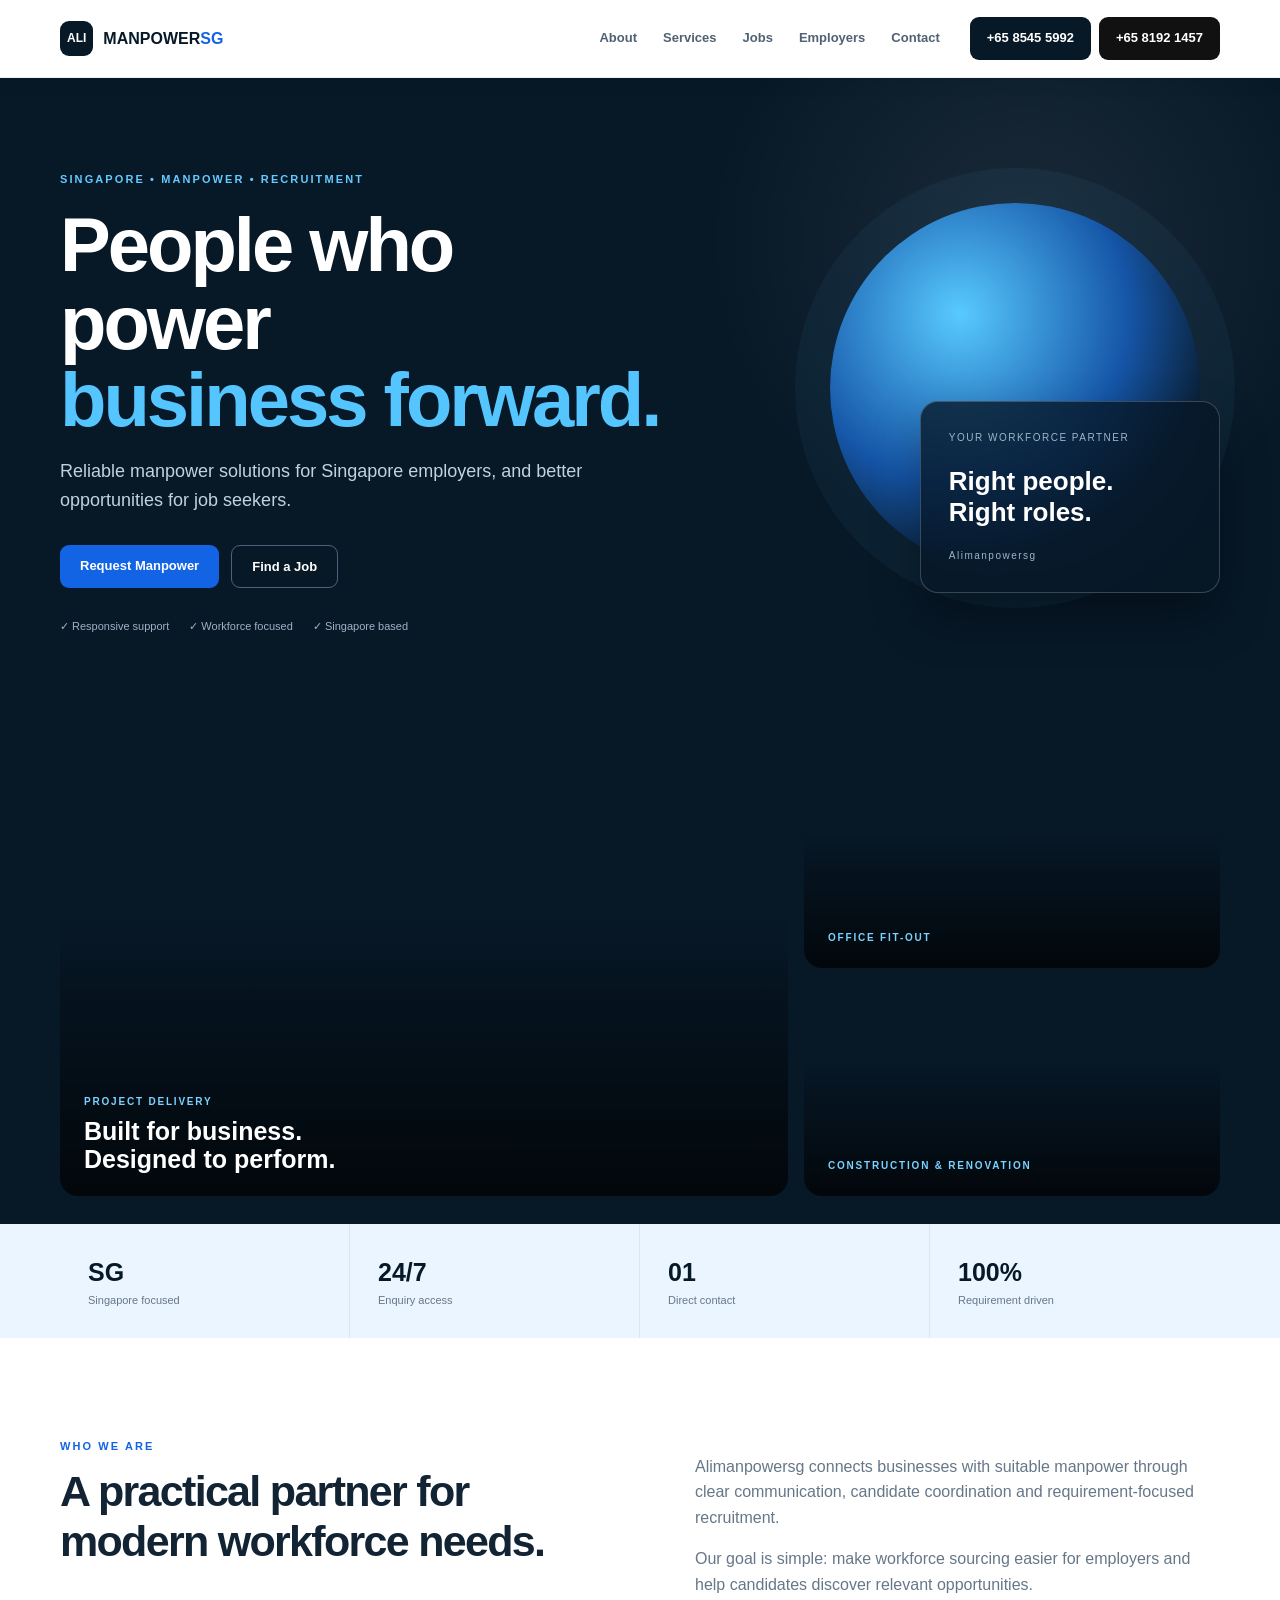
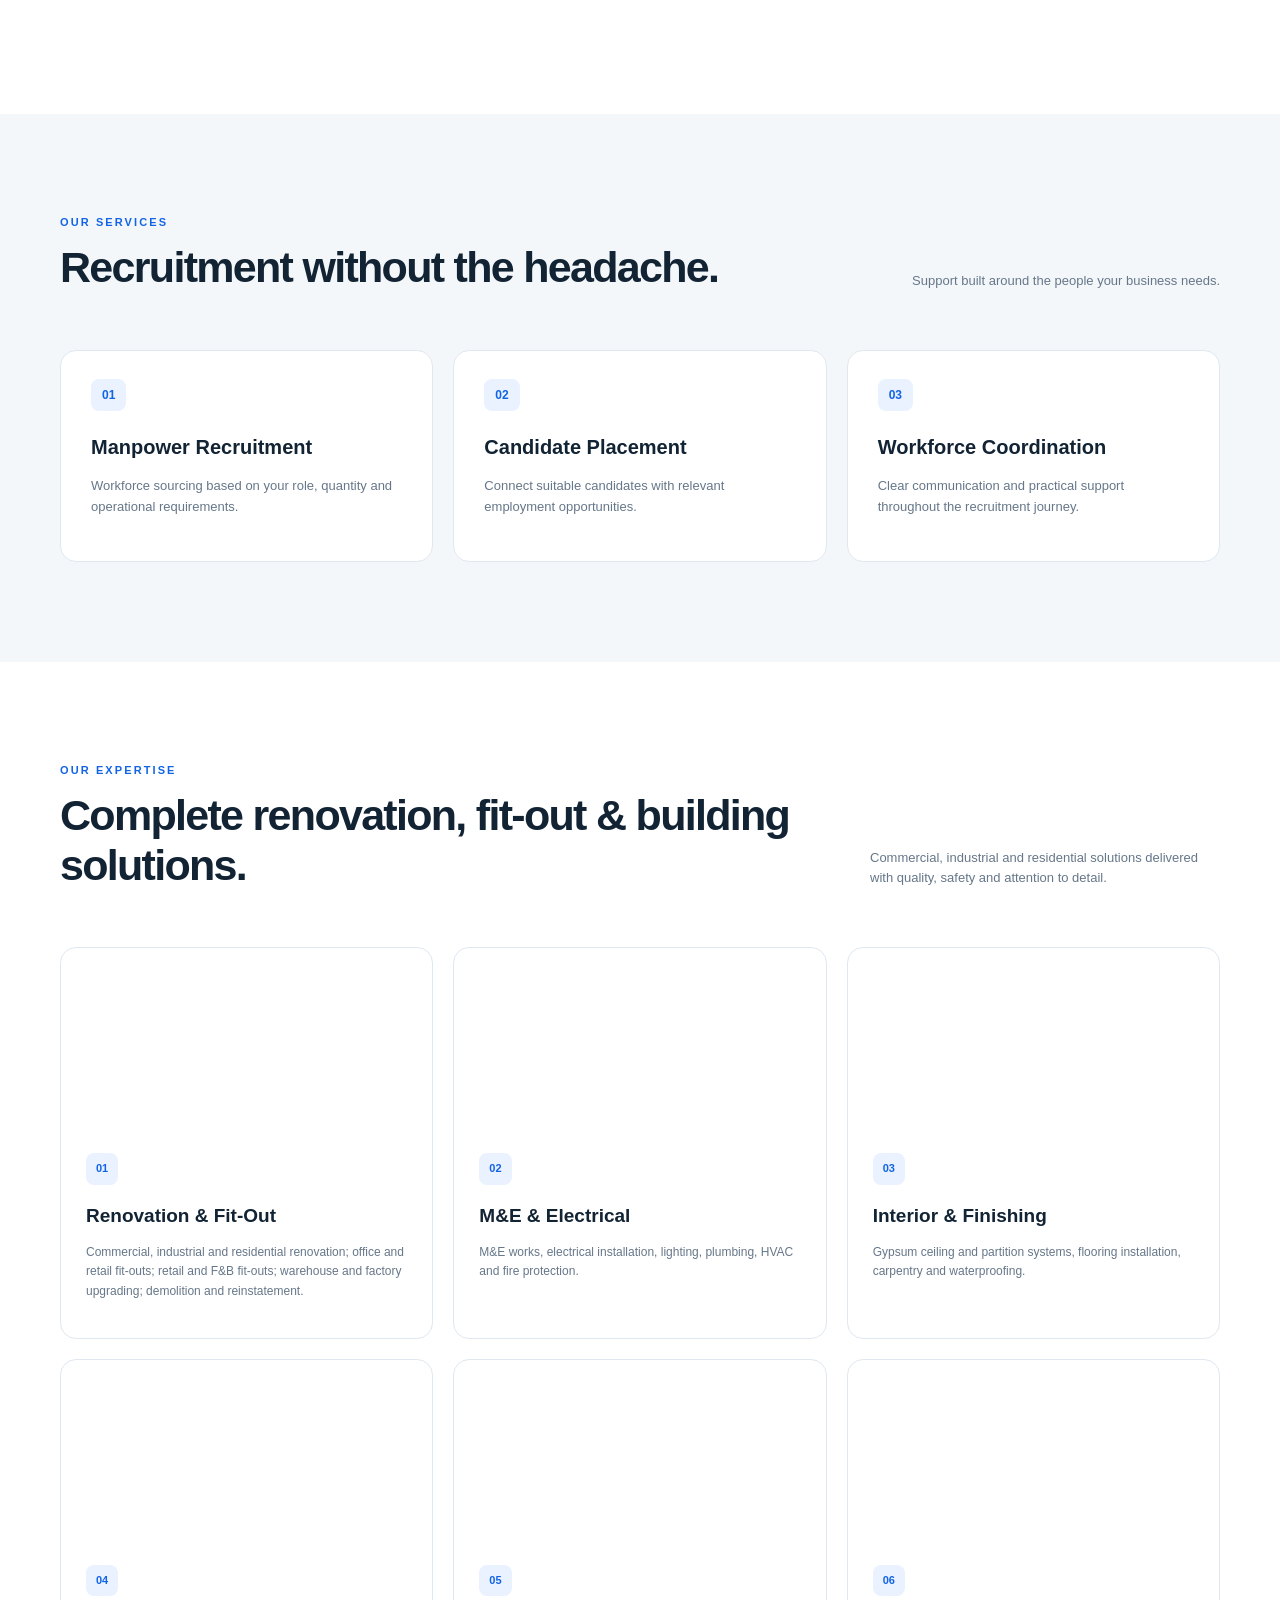
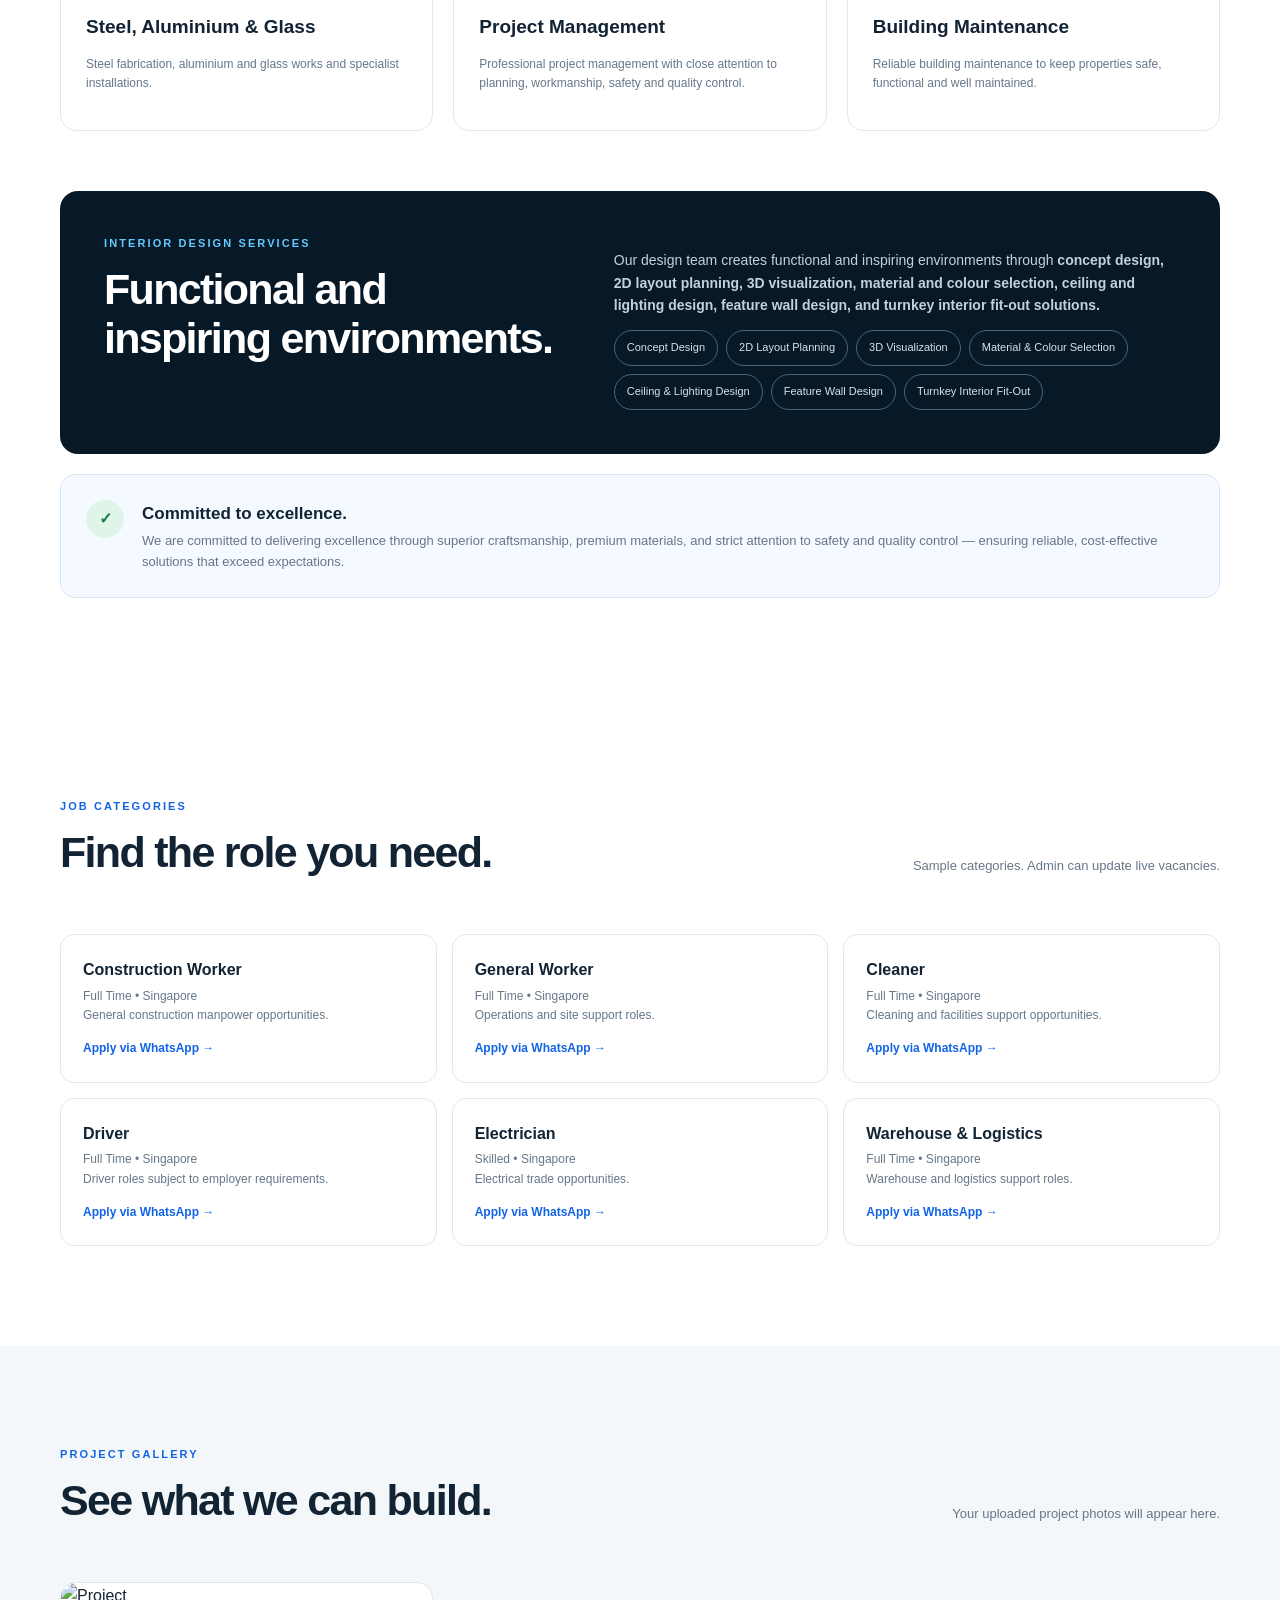
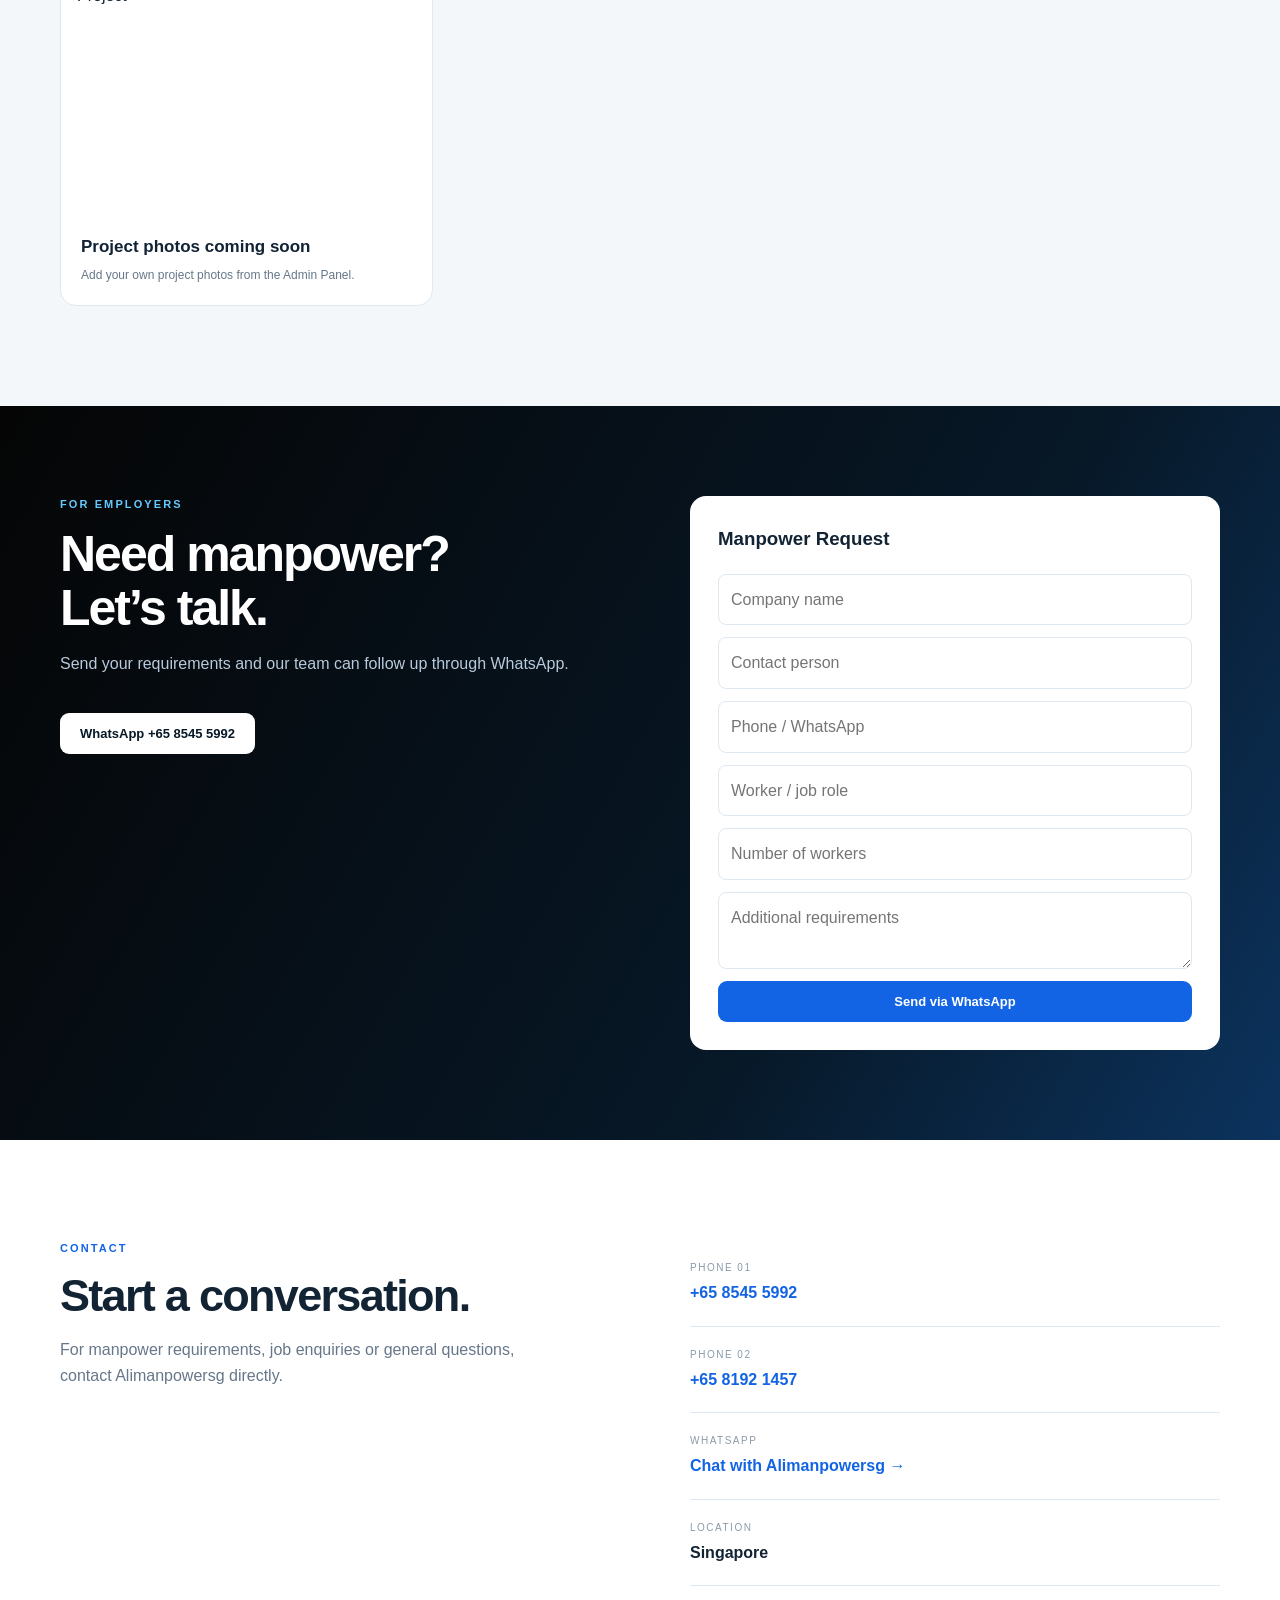
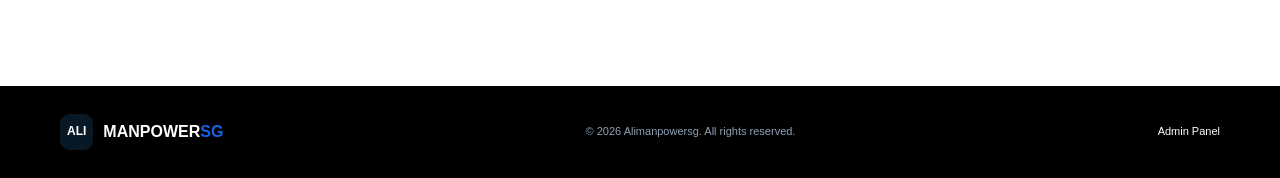
==== commit 38a33bdd: "Add files via upload" ====
--- a/index.html
+++ b/index.html
@@ -10,7 +10,7 @@
 <header class="top"><div class="wrap nav">
 <a class="logo" href="#"><b>ALI</b><span>MANPOWER<span>SG</span></span></a>
 <nav><a href="#about">About</a><a href="#services">Services</a><a href="#jobs">Jobs</a><a href="#employers">Employers</a><a href="#contact">Contact</a></nav>
-<a class="call" href="tel:+6581921457">+65 8192 1457</a><button class="hamb">☰</button></div></header>
+<div class="call-wrap"><a class="call" href="tel:+6585455992">+65 8545 5992</a><a class="call secondary" href="tel:+6581921457">+65 8192 1457</a></div><button class="hamb">☰</button></div></header>
 
 <section class="hero"><div class="wrap hero-grid"><div>
 <div class="tag">SINGAPORE • MANPOWER • RECRUITMENT</div>
@@ -50,11 +50,11 @@
 <section id="jobs" class="section"><div class="wrap"><div class="heading"><div><div class="tag blue">JOB CATEGORIES</div><h2>Find the role you need.</h2></div><p>Sample categories. Admin can update live vacancies.</p></div><div id="jobList" class="job-grid"></div></div></section>
 
 <section id="gallery" class="section grey"><div class="wrap"><div class="heading"><div><div class="tag blue">PROJECT GALLERY</div><h2>See what we can build.</h2></div><p>Your uploaded project photos will appear here.</p></div><div id="galleryList" class="gallery-grid"></div></div></section>
-<section id="employers" class="request"><div class="wrap request-grid"><div><div class="tag">FOR EMPLOYERS</div><h2>Need manpower?<br>Let’s talk.</h2><p>Send your requirements and our team can follow up through WhatsApp.</p><a class="btn white" href="https://wa.me/6581921457" target="_blank">WhatsApp +65 8192 1457</a></div>
+<section id="employers" class="request"><div class="wrap request-grid"><div><div class="tag">FOR EMPLOYERS</div><h2>Need manpower?<br>Let’s talk.</h2><p>Send your requirements and our team can follow up through WhatsApp.</p><a class="btn white" href="https://wa.me/6585455992" target="_blank">WhatsApp +65 8545 5992</a></div>
 <form id="requestForm"><h3>Manpower Request</h3><input required name="company" placeholder="Company name"><input required name="contact" placeholder="Contact person"><input required name="phone" placeholder="Phone / WhatsApp"><input required name="role" placeholder="Worker / job role"><input required name="qty" type="number" min="1" placeholder="Number of workers"><textarea name="notes" placeholder="Additional requirements"></textarea><button class="btn main" type="submit">Send via WhatsApp</button></form></div></section>
 
-<section id="contact" class="section"><div class="wrap contact"><div><div class="tag blue">CONTACT</div><h2>Start a conversation.</h2><p>For manpower requirements, job enquiries or general questions, contact Alimanpowersg directly.</p></div><div class="details"><a href="tel:+6581921457"><small>PHONE</small><b>+65 8192 1457</b></a><a href="https://wa.me/6581921457" target="_blank"><small>WHATSAPP</small><b>Chat with Alimanpowersg →</b></a><div><small>LOCATION</small><b>Singapore</b></div></div></div></section>
+<section id="contact" class="section"><div class="wrap contact"><div><div class="tag blue">CONTACT</div><h2>Start a conversation.</h2><p>For manpower requirements, job enquiries or general questions, contact Alimanpowersg directly.</p></div><div class="details"><a href="tel:+6585455992"><small>PHONE 01</small><b>+65 8545 5992</b></a><a href="tel:+6581921457"><small>PHONE 02</small><b>+65 8192 1457</b></a><a href="https://wa.me/6585455992" target="_blank"><small>WHATSAPP</small><b>Chat with Alimanpowersg →</b></a><div><small>LOCATION</small><b>Singapore</b></div></div></div></section>
 
 <footer><div class="wrap foot"><a class="logo" href="#"><b>ALI</b><span>MANPOWER<span>SG</span></span></a><p>© 2026 Alimanpowersg. All rights reserved.</p><a href="admin.html">Admin Panel</a></div></footer>
-<script src="script.js"></script>
+<script src="https://www.gstatic.com/firebasejs/10.12.2/firebase-app-compat.js"></script><script src="https://www.gstatic.com/firebasejs/10.12.2/firebase-firestore-compat.js"></script><script src="firebase-config.js"></script><script src="script.js"></script>
 </body></html>
--- a/style.css
+++ b/style.css
@@ -1,2 +1,24 @@
 :root{--navy:#071827;--ink:#122334;--blue:#1264e5;--sky:#56c5ff;--muted:#667789;--line:#dfe8f0;--grey:#f4f7fa}*{box-sizing:border-box}html{scroll-behavior:smooth}body{margin:0;font-family:Inter,Arial,sans-serif;color:var(--ink);line-height:1.6}a{text-decoration:none;color:inherit}.wrap{width:min(1160px,92%);margin:auto}.top{height:78px;background:#fff;border-bottom:1px solid #edf1f5;position:sticky;top:0;z-index:20}.nav{height:100%;display:flex;align-items:center;gap:30px}.logo{display:flex;align-items:center;gap:10px;font-weight:900;margin-right:auto;color:var(--navy)}.logo>b{background:var(--navy);color:#fff;border-radius:9px;padding:8px 7px;font-size:12px}.logo span span{color:var(--blue)}nav{display:flex;gap:26px;font-size:13px;font-weight:700;color:#506174}nav a:hover{color:var(--blue)}.call{background:var(--navy);color:#fff;padding:11px 17px;border-radius:9px;font-weight:800;font-size:13px}.hamb{display:none;background:none;border:0;font-size:25px}.hero{background:var(--navy);color:#fff;min-height:650px;display:flex;align-items:center;overflow:hidden}.hero-grid{display:grid;grid-template-columns:1.1fr .9fr;gap:70px;align-items:center}.tag{font-size:11px;letter-spacing:2.1px;font-weight:900;color:#65caff}.tag.blue{color:var(--blue)}h1{font-size:clamp(46px,6vw,76px);line-height:1.02;letter-spacing:-3px;margin:18px 0}h1 em{font-style:normal;color:#55c5ff}.hero p{font-size:18px;color:#c3d1df;max-width:620px}.buttons{display:flex;gap:12px;margin:30px 0}.btn{display:inline-block;border:0;border-radius:9px;padding:13px 20px;font:700 13px Inter,Arial;cursor:pointer}.main{background:var(--blue);color:#fff}.ghost{border:1px solid #4c647b;color:#fff}.white{background:#fff;color:var(--navy);margin-top:20px}.proof{display:flex;flex-wrap:wrap;gap:20px;color:#9fb3c6;font-size:11px}.hero-visual{height:420px;position:relative}.circle{position:absolute;width:370px;height:370px;border-radius:50%;right:20px;top:10px;background:radial-gradient(circle at 35% 30%,#58caff,#1555a7 48%,#0a2139 72%);box-shadow:0 0 0 35px rgba(86,197,255,.05)}.visual-card{position:absolute;right:0;bottom:20px;width:300px;padding:28px;border:1px solid rgba(255,255,255,.2);border-radius:18px;background:rgba(7,24,39,.78);backdrop-filter:blur(10px);box-shadow:0 25px 50px rgba(0,0,0,.3)}.visual-card small,.visual-card span{display:block;color:#9fb5c8;font-size:10px;letter-spacing:1.5px}.visual-card strong{display:block;font-size:26px;line-height:1.2;margin:20px 0}.numbers{background:#eaf5ff}.nums{display:grid;grid-template-columns:repeat(4,1fr)}.nums div{padding:28px;border-right:1px solid #d6e6f3}.nums div:last-child{border:0}.nums b,.nums span{display:block}.nums b{font-size:25px;color:var(--navy)}.nums span{font-size:11px;color:var(--muted)}.section{padding:100px 0}.split{display:grid;grid-template-columns:1fr 1fr;gap:110px}.section h2{font-size:43px;line-height:1.15;letter-spacing:-1.7px;margin:12px 0}.split p{color:var(--muted);font-size:16px}.grey{background:var(--grey)}.heading{display:flex;justify-content:space-between;align-items:end;margin-bottom:45px;gap:40px}.heading p{max-width:350px;color:var(--muted);font-size:13px}.service-grid{display:grid;grid-template-columns:repeat(3,1fr);gap:20px}.service-grid article{background:#fff;border:1px solid var(--line);padding:30px;border-radius:16px}.service-grid i{font-style:normal;color:var(--blue);font-weight:900;font-size:12px;background:#eaf2ff;border-radius:8px;padding:9px 11px}.service-grid h3{margin:25px 0 8px;font-size:20px}.service-grid p{color:var(--muted);font-size:13px}.job-grid{display:grid;grid-template-columns:repeat(3,1fr);gap:15px}.job{border:1px solid var(--line);padding:22px;border-radius:14px}.job h3{margin:0 0 4px;font-size:16px}.job p{margin:0;color:var(--muted);font-size:12px}.job a{display:inline-block;margin-top:14px;color:var(--blue);font-size:12px;font-weight:800}.request{background:linear-gradient(120deg,#071827,#0c335e);color:#fff;padding:90px 0}.request-grid{display:grid;grid-template-columns:1fr 1fr;gap:100px;align-items:start}.request h2{font-size:50px;line-height:1.08;letter-spacing:-2px;margin:14px 0}.request p{color:#b8cadb}.request form{background:#fff;color:var(--ink);padding:28px;border-radius:16px;display:grid;gap:12px}.request form h3{margin:0 0 8px}input,textarea{width:100%;border:1px solid var(--line);border-radius:8px;padding:12px;font:inherit}textarea{resize:vertical}.contact{display:grid;grid-template-columns:1fr 1fr;gap:100px}.contact h2{font-size:45px;margin:12px 0}.contact p{color:var(--muted);max-width:500px}.details{display:grid;gap:0}.details>*{padding:20px 0;border-bottom:1px solid var(--line)}.details small,.details b{display:block}.details small{font-size:10px;color:#8a9aaa;letter-spacing:1.5px}.details b{margin-top:4px}.details a b{color:var(--blue)}footer{background:#04111e;color:#8da1b4;padding:28px 0}.foot{display:flex;align-items:center;gap:25px}.foot .logo{color:#fff}.foot p{font-size:11px;margin:0}.foot>a:last-child{margin-left:auto;color:#fff;font-size:11px}@media(max-width:800px){nav,.call{display:none}.hamb{display:block}.hero{padding:75px 0}.hero-grid,.split,.request-grid,.contact{grid-template-columns:1fr;gap:45px}.hero-visual{height:360px}.circle{width:300px;height:300px}.section{padding:70px 0}.service-grid,.job-grid{grid-template-columns:1fr}.heading{display:block}.nums{grid-template-columns:1fr 1fr}.nums div{border-bottom:1px solid #d6e6f3}.request h2{font-size:43px}.foot{display:block}.foot p{margin:12px 0}.foot>a:last-child{display:block;margin:0}}
 .photo-showcase{padding:28px 0;background:#071827}.showcase-grid{display:grid;grid-template-columns:1.4fr .8fr;gap:16px}.showcase-stack{display:grid;gap:16px}.showcase-photo{min-height:210px;border-radius:18px;background-size:cover;background-position:center;position:relative;overflow:hidden}.showcase-photo.large{min-height:440px}.showcase-photo:after{content:"";position:absolute;inset:0;background:linear-gradient(180deg,transparent 35%,rgba(0,0,0,.72))}.showcase-photo div{position:absolute;left:24px;bottom:22px;z-index:2;color:#fff}.showcase-photo span{display:block;font-size:10px;letter-spacing:1.8px;font-weight:900;color:#7bd2ff}.showcase-photo strong{display:block;font-size:25px;line-height:1.15;margin-top:7px}.expertise-grid{display:grid;grid-template-columns:repeat(3,1fr);gap:20px}.expertise-grid article{border:1px solid var(--line);border-radius:16px;padding:0 0 25px;background:#fff;overflow:hidden;transition:transform .35s,box-shadow .35s}.expertise-grid article:hover{transform:translateY(-7px);box-shadow:0 18px 45px rgba(7,24,39,.12)}.expertise-img{height:180px;background-size:cover;background-position:center;margin-bottom:25px}.expertise-grid article>span,.expertise-grid article>h3,.expertise-grid article>p{margin-left:25px;margin-right:25px}.expertise-grid article>span{display:inline-block;color:var(--blue);font-weight:900;font-size:11px;background:#eaf2ff;border-radius:8px;padding:7px 10px}.expertise-grid h3{font-size:19px;margin-top:16px;margin-bottom:8px}.expertise-grid p{font-size:12px;color:var(--muted)}.interior-block{margin-top:60px;padding:44px;border-radius:18px;background:var(--navy);color:#fff;display:grid;grid-template-columns:1fr 1.25fr;gap:60px}.interior-block p{color:#c3d1df;font-size:14px}.design-pills{display:flex;flex-wrap:wrap;gap:8px}.design-pills span{border:1px solid #4c647b;border-radius:999px;padding:8px 12px;font-size:11px;color:#d5e2ee}.quality-box{display:flex;gap:18px;align-items:flex-start;margin-top:20px;padding:25px;border:1px solid #d8e7f3;border-radius:15px;background:#f4faff}.quality-icon{width:38px;height:38px;flex:0 0 38px;border-radius:50%;background:#dff5e8;color:#15803d;display:grid;place-items:center;font-weight:900}.quality-box h3{margin:0 0 4px;font-size:17px}.quality-box p{margin:0;color:var(--muted);font-size:13px}.gallery-grid{display:grid;grid-template-columns:repeat(3,1fr);gap:20px}.gallery-card{background:#fff;border:1px solid var(--line);border-radius:16px;overflow:hidden}.gallery-card img{width:100%;height:230px;object-fit:cover;display:block}.gallery-card div{padding:20px}.gallery-card h3{margin:0 0 5px;font-size:17px}.gallery-card p{margin:0;color:var(--muted);font-size:12px}.reveal{opacity:0;transform:translateY(25px);transition:opacity .7s ease,transform .7s ease}.reveal.visible{opacity:1;transform:none}@media(max-width:800px){.showcase-grid,.expertise-grid,.gallery-grid{grid-template-columns:1fr}.showcase-photo.large{min-height:330px}.interior-block{grid-template-columns:1fr;gap:25px;padding:28px}}
+
+/* Premium animation + black accents */
+body{overflow-x:hidden}
+.top{box-shadow:0 4px 20px rgba(0,0,0,.05)}
+.call-wrap{display:flex;gap:8px;align-items:center}
+.call.secondary{background:#111;color:#fff}
+.btn,.call,.service-grid article,.job,.gallery-card,.expertise-grid article{transition:transform .25s ease,box-shadow .25s ease}
+.btn:hover,.call:hover{transform:translateY(-2px);box-shadow:0 10px 25px rgba(0,0,0,.18)}
+.hero:before{content:"";position:absolute;inset:0;pointer-events:none;background:radial-gradient(circle at 80% 25%,rgba(255,255,255,.08),transparent 28%)}
+.hero{position:relative}
+.hero-grid{position:relative;z-index:1}
+.hero-visual{animation:floatVisual 5s ease-in-out infinite}
+.circle{animation:pulseGlow 4s ease-in-out infinite}
+@keyframes floatVisual{0%,100%{transform:translateY(0)}50%{transform:translateY(-10px)}}
+@keyframes pulseGlow{0%,100%{transform:scale(1)}50%{transform:scale(1.035)}}
+.gallery-card{transition:transform .35s ease,box-shadow .35s ease}
+.gallery-card:hover{transform:translateY(-6px);box-shadow:0 18px 45px rgba(0,0,0,.14)}
+.gallery-card img{transition:transform .5s ease}
+.gallery-card:hover img{transform:scale(1.04)}
+.request{background:linear-gradient(120deg,#050505,#071827 65%,#0c335e)}
+footer{background:#000}
+@media(max-width:800px){.call-wrap{display:none}}
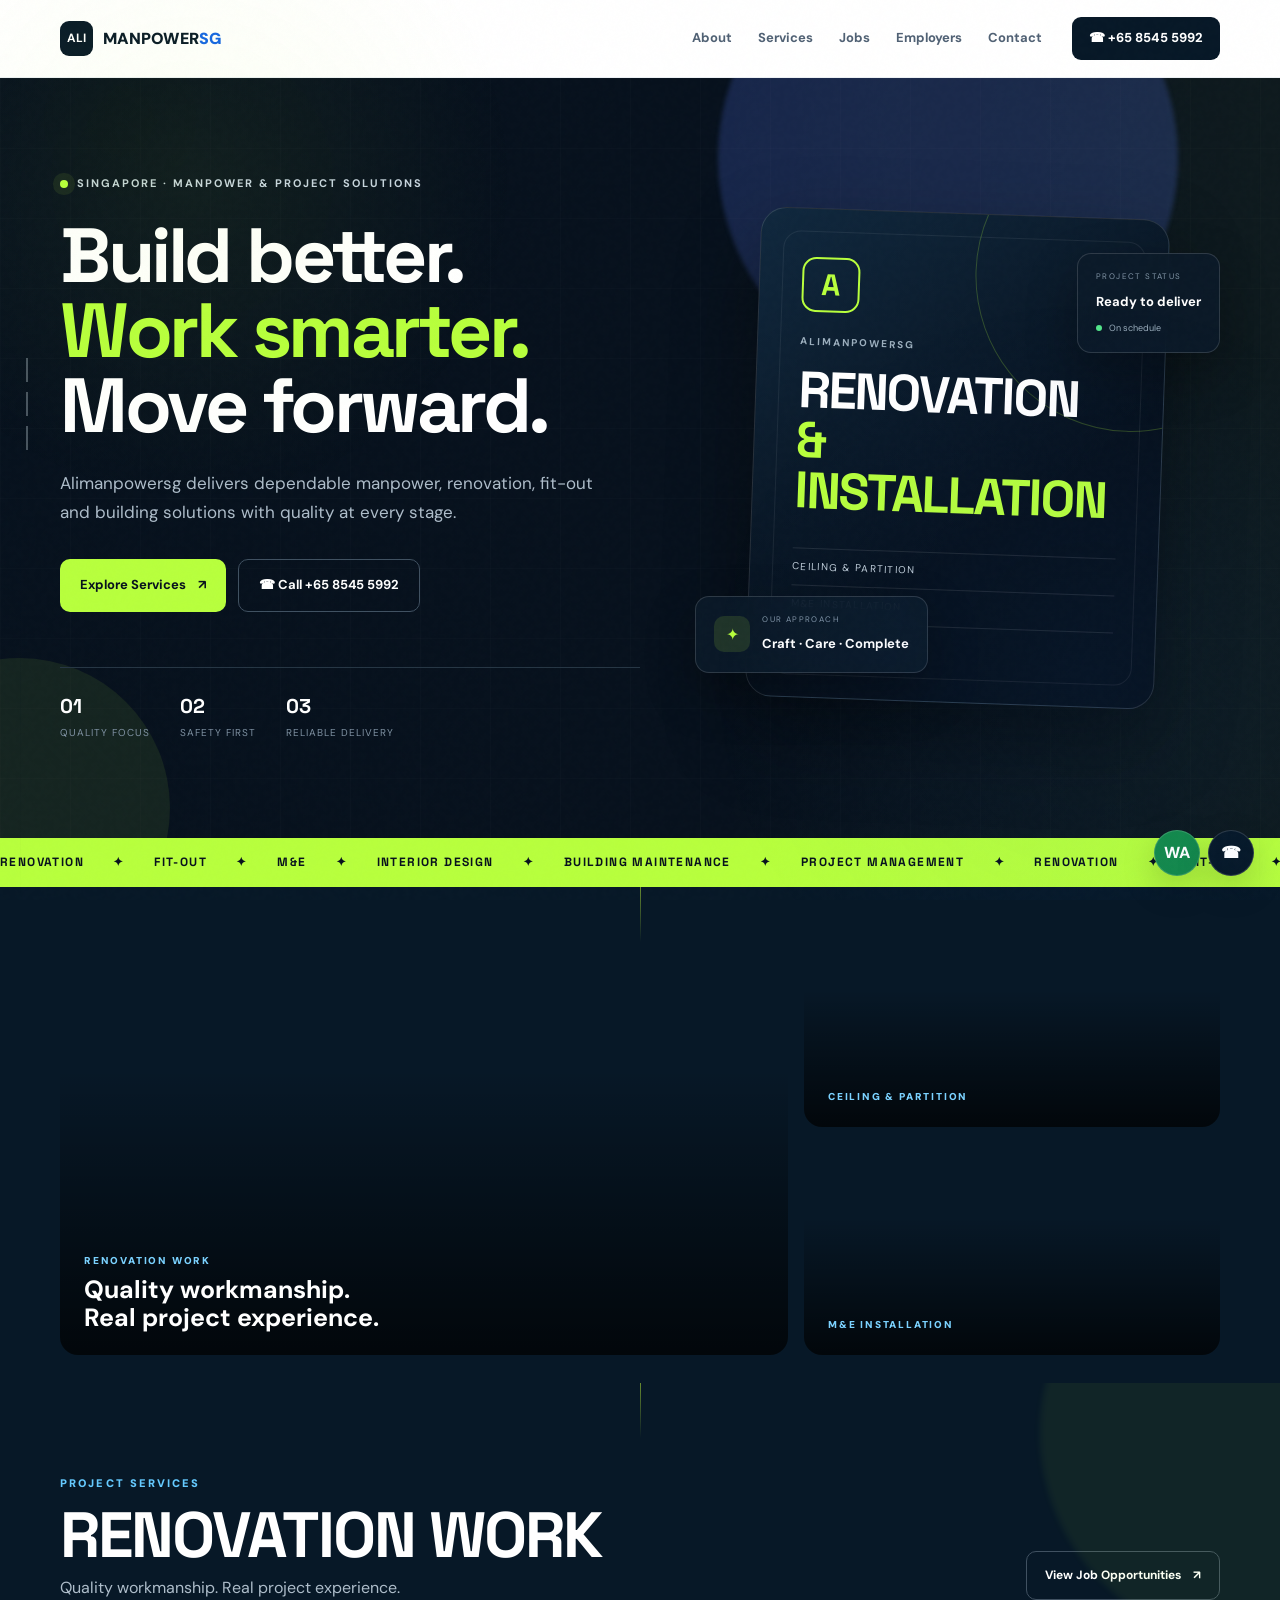
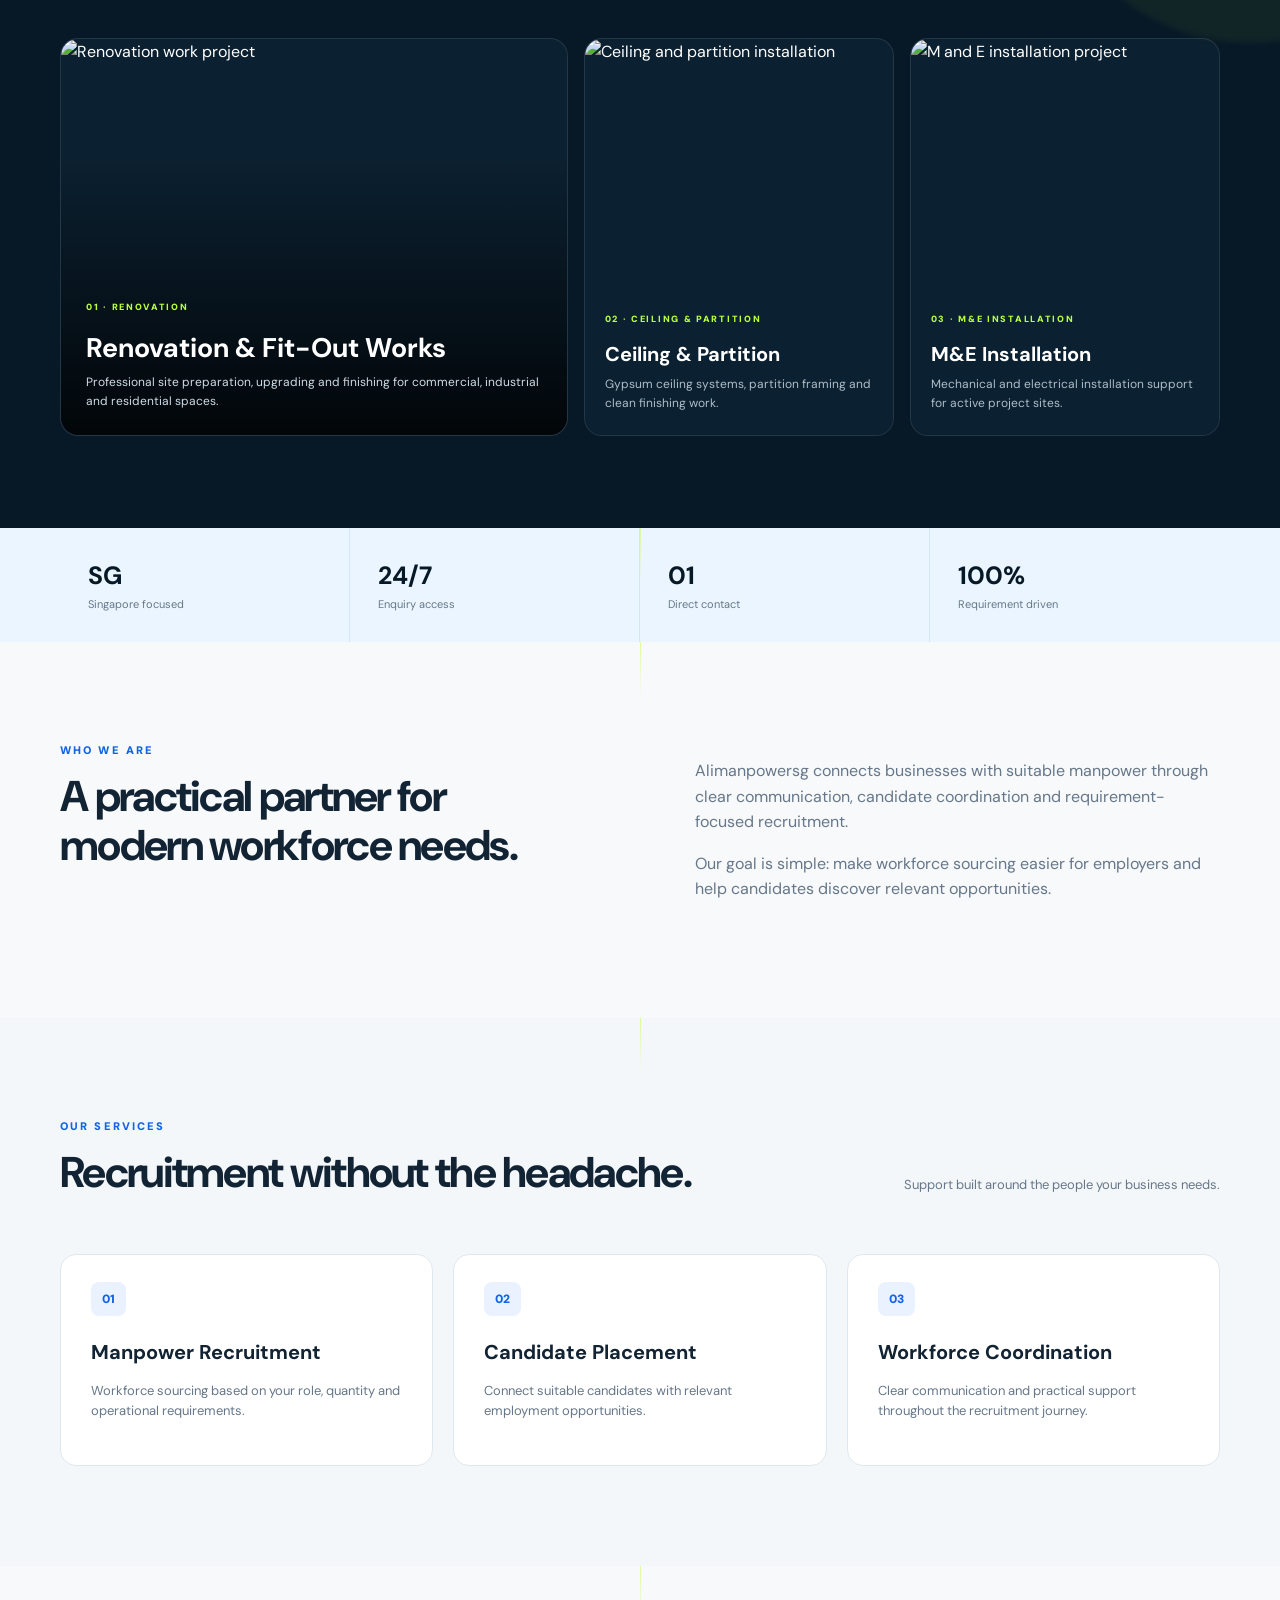
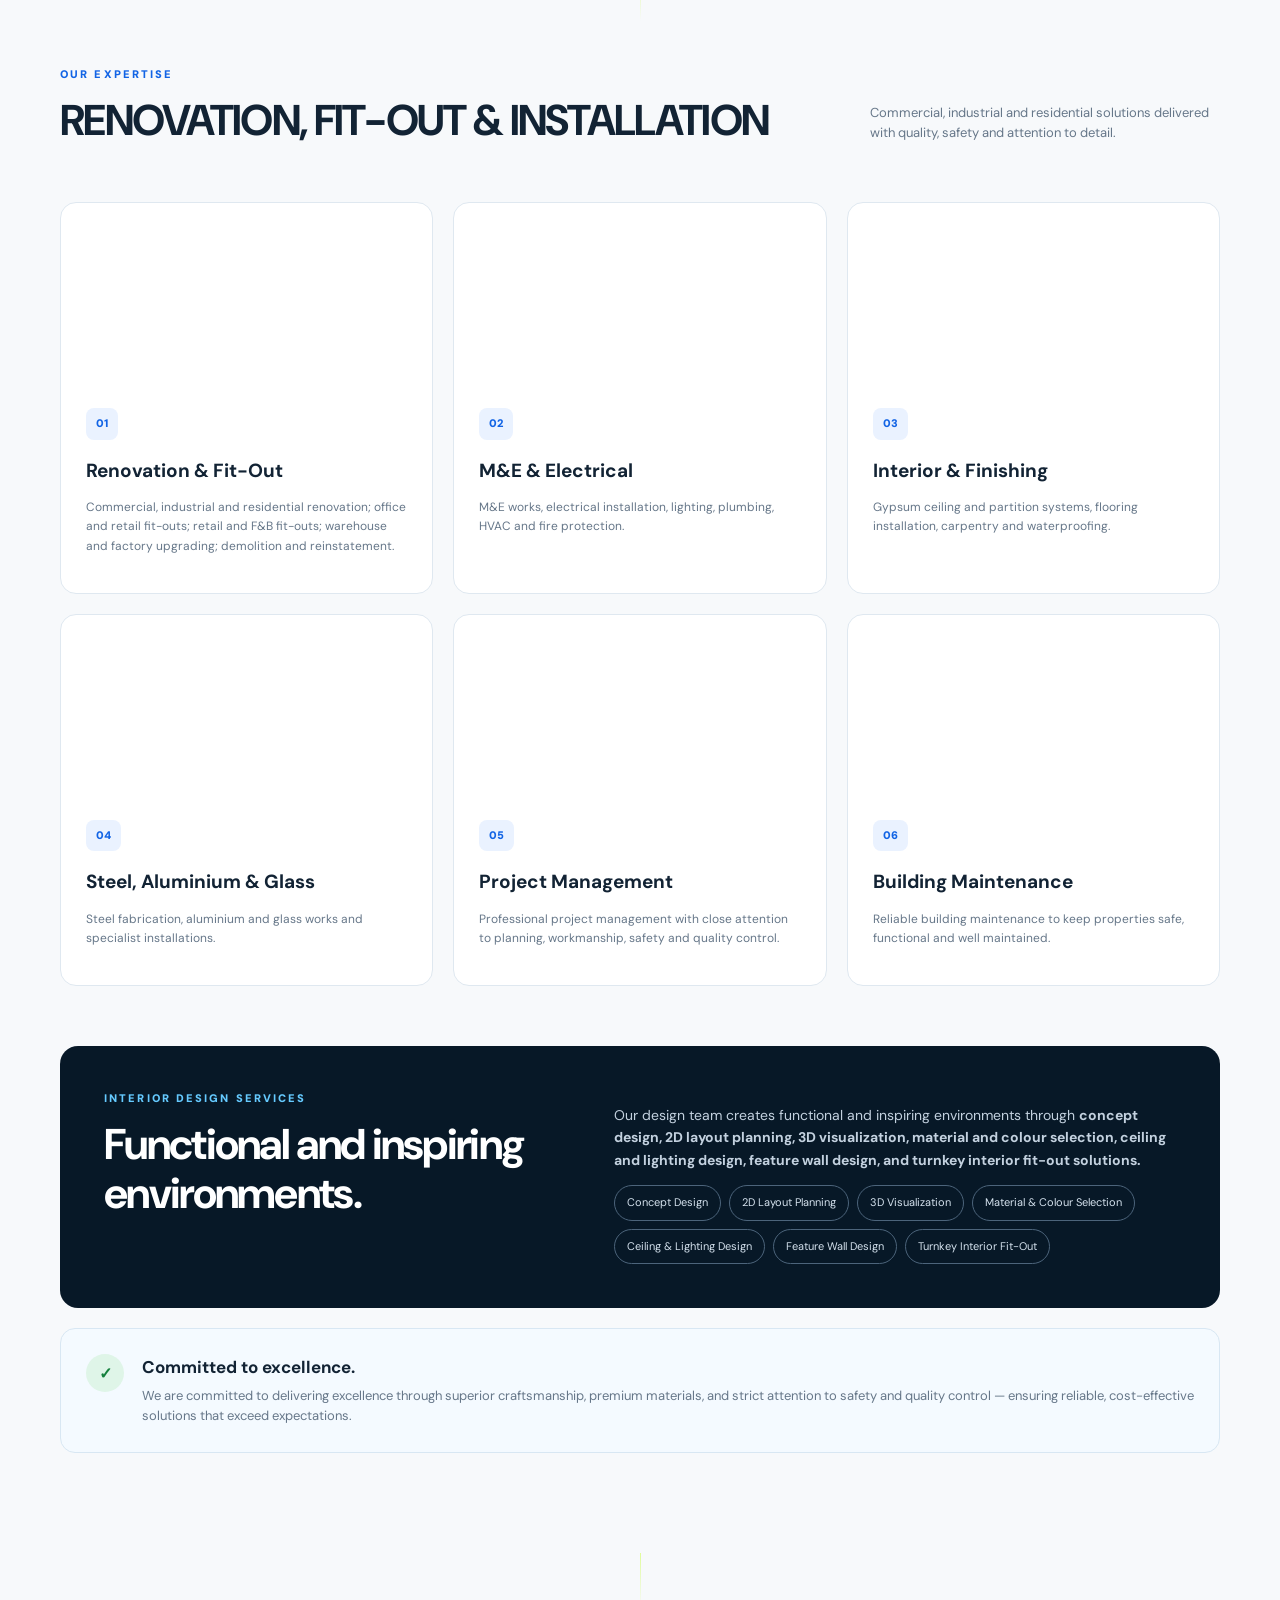
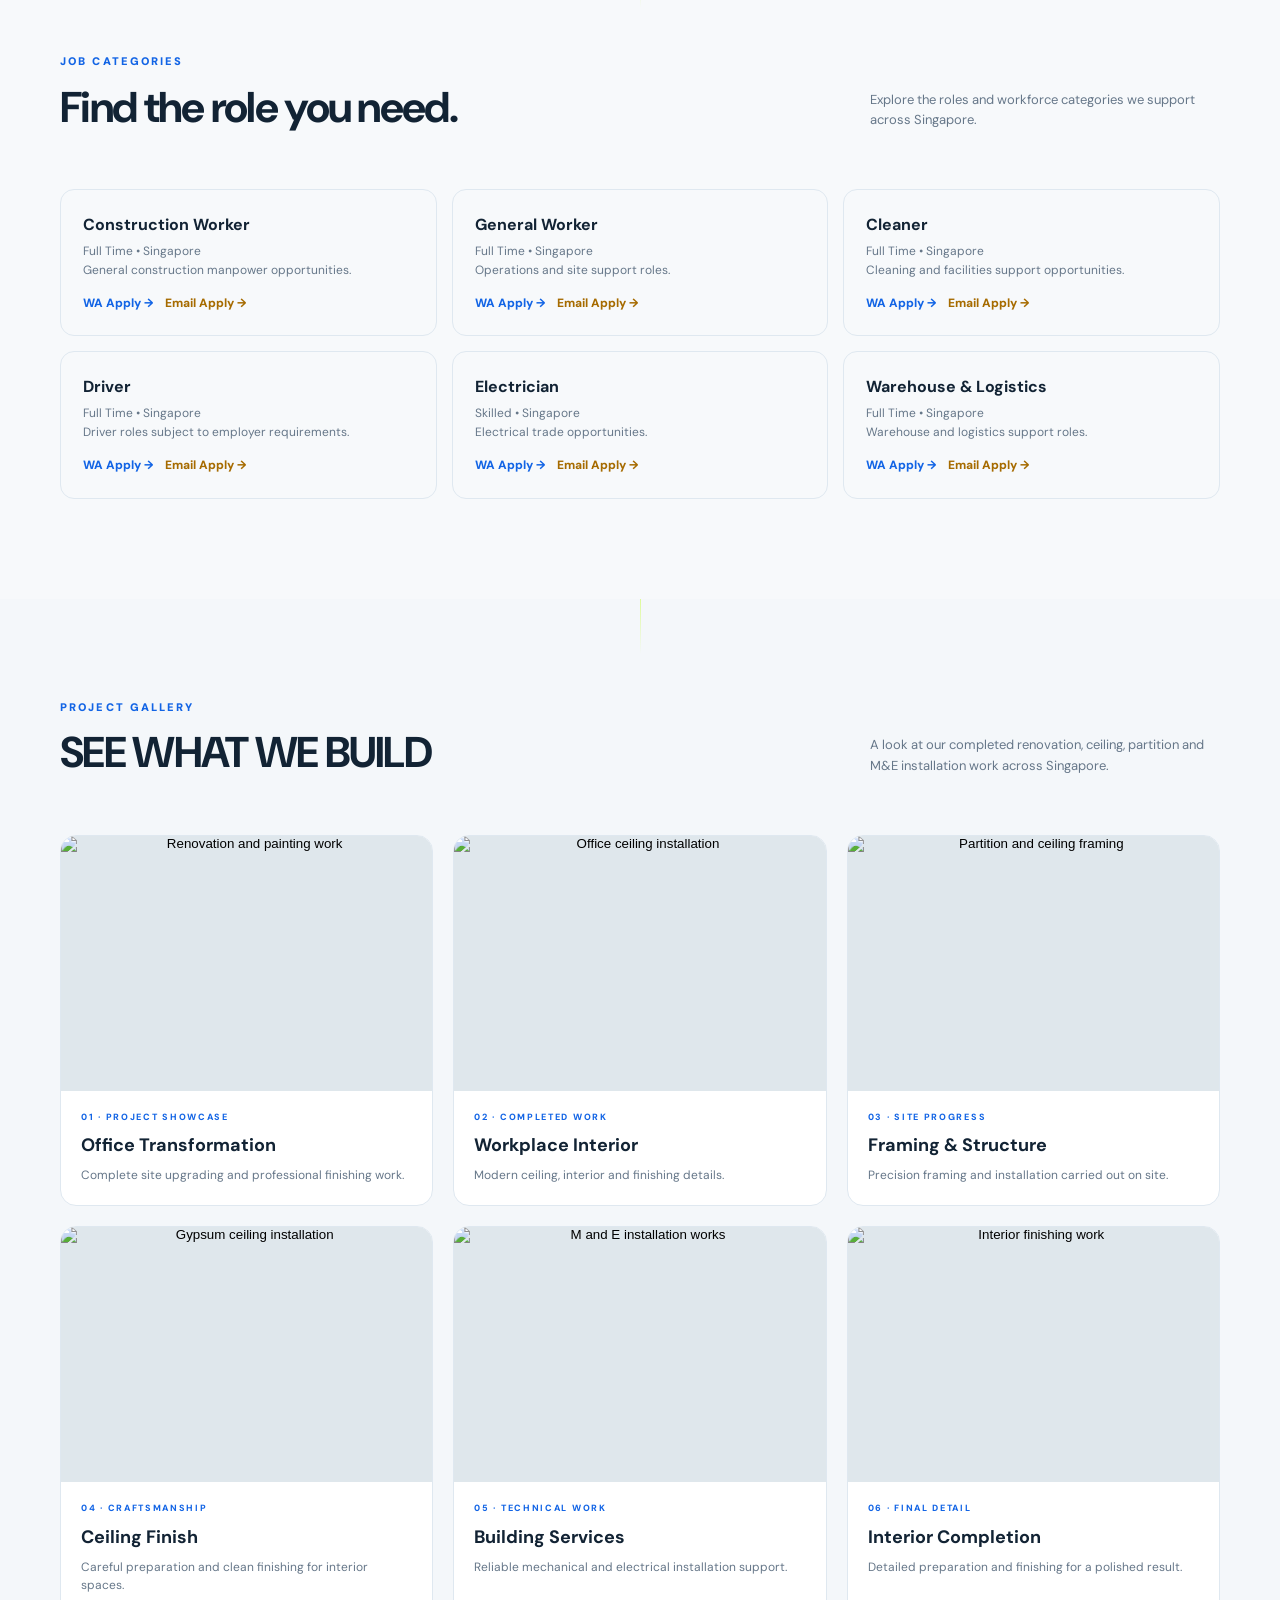
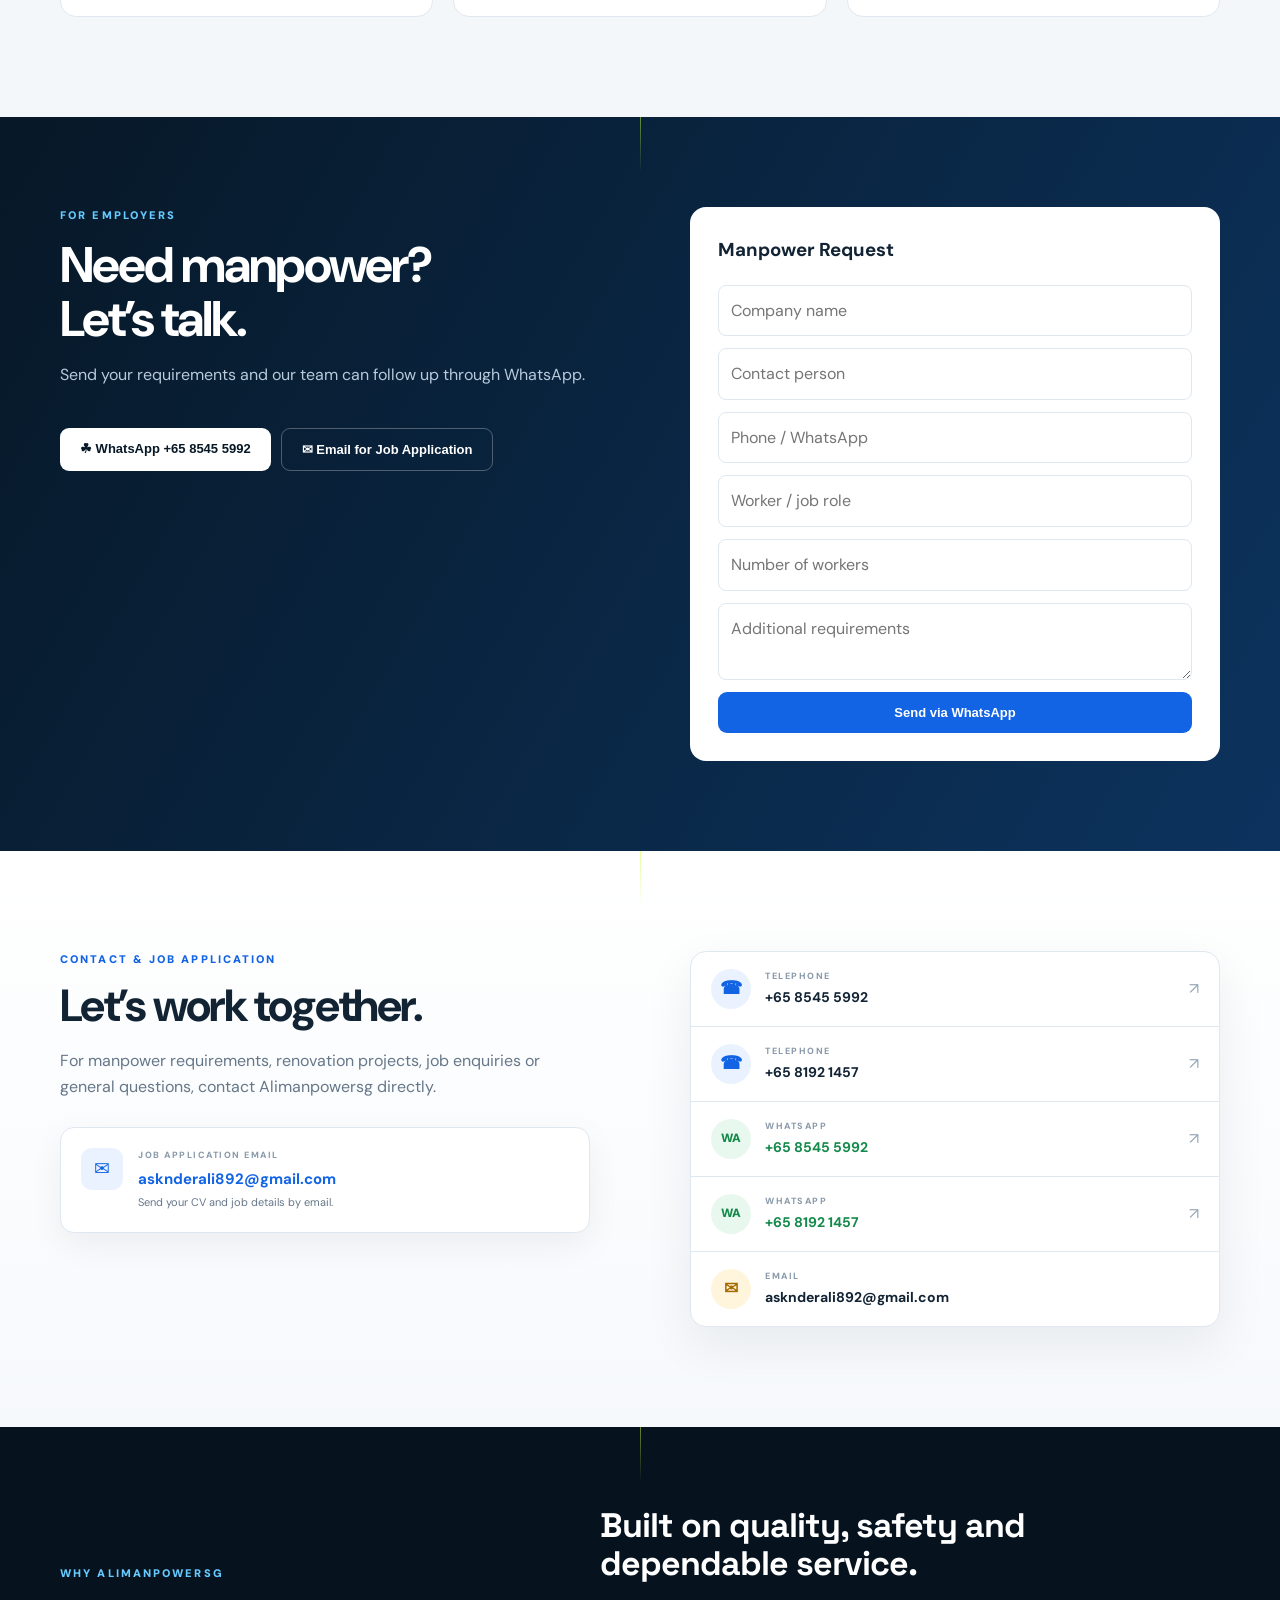
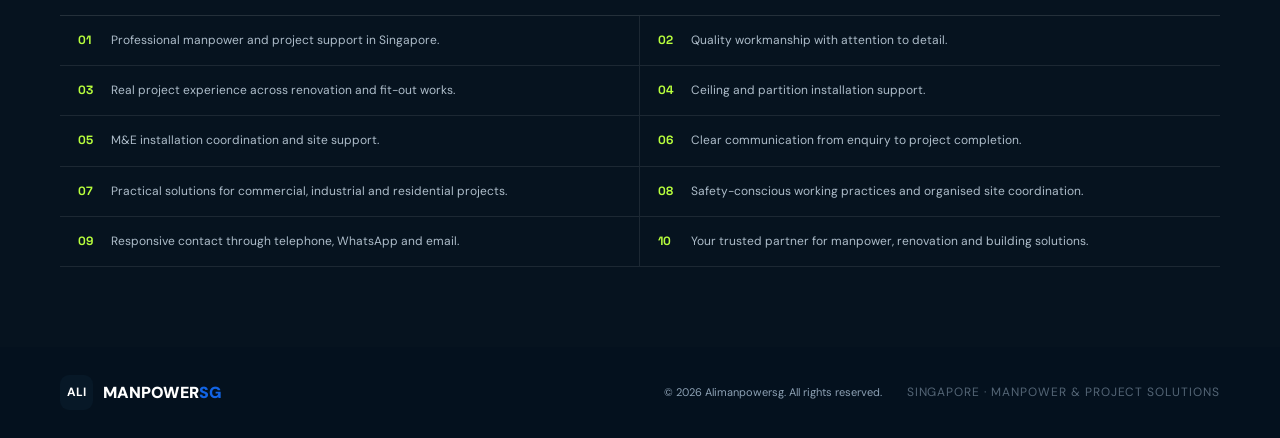
==== commit 8f69cd13: "Add files via upload" ====
--- a/index.html
+++ b/index.html
@@ -5,28 +5,49 @@
 <title>Alimanpowersg — Singapore Manpower Solutions</title>
 <meta name="description" content="Alimanpowersg — professional manpower and recruitment solutions in Singapore.">
 <link rel="stylesheet" href="style.css">
-</head>
-<body>
+<link rel="preconnect" href="https://fonts.googleapis.com"><link rel="preconnect" href="https://fonts.gstatic.com" crossorigin><link href="https://fonts.googleapis.com/css2?family=DM+Sans:wght@400;500;600;700&family=Space+Grotesk:wght@500;600;700&display=swap" rel="stylesheet"></head>
+<body><div class="ambient-noise" aria-hidden="true"></div><div class="side-line side-line-left"></div><div class="side-line side-line-right"></div>
 <header class="top"><div class="wrap nav">
 <a class="logo" href="#"><b>ALI</b><span>MANPOWER<span>SG</span></span></a>
 <nav><a href="#about">About</a><a href="#services">Services</a><a href="#jobs">Jobs</a><a href="#employers">Employers</a><a href="#contact">Contact</a></nav>
-<div class="call-wrap"><a class="call" href="tel:+6585455992">+65 8545 5992</a><a class="call secondary" href="tel:+6581921457">+65 8192 1457</a></div><button class="hamb">☰</button></div></header>
+<a class="call" href="tel:+6585455992">☎ +65 8545 5992</a><button class="hamb">☰</button></div></header>
 
-<section class="hero"><div class="wrap hero-grid"><div>
-<div class="tag">SINGAPORE • MANPOWER • RECRUITMENT</div>
-<h1>People who power<br><em>business forward.</em></h1>
-<p>Reliable manpower solutions for Singapore employers, and better opportunities for job seekers.</p>
-<div class="buttons"><a class="btn main" href="#employers">Request Manpower</a><a class="btn ghost" href="#jobs">Find a Job</a></div>
-<div class="proof"><span>✓ Responsive support</span><span>✓ Workforce focused</span><span>✓ Singapore based</span></div>
-</div><div class="hero-visual"><div class="circle"></div><div class="visual-card"><small>YOUR WORKFORCE PARTNER</small><strong>Right people.<br>Right roles.</strong><span>Alimanpowersg</span></div></div></div></section>
 
-<section class="photo-showcase">
+
+<div class="new-design-hero"><div class="hero-orb orb-one"></div><div class="hero-orb orb-two"></div><div class="hero-grid"></div><div class="hero-inner wrap"><div class="hero-copy"><div class="eyebrow"><span class="pulse-dot"></span> SINGAPORE · MANPOWER &amp; PROJECT SOLUTIONS</div><h1>Build better.<br><em>Work smarter.</em><br>Move forward.</h1><p>Alimanpowersg delivers dependable manpower, renovation, fit-out and building solutions with quality at every stage.</p><div class="hero-actions"><a class="hero-btn primary" href="#services">Explore Services <span>↗</span></a><a class="hero-btn ghost" href="tel:+6585455992">☎ Call +65 8545 5992</a></div><div class="hero-trust"><div><b>01</b><span>Quality Focus</span></div><div><b>02</b><span>Safety First</span></div><div><b>03</b><span>Reliable Delivery</span></div></div></div><div class="hero-visual"><div class="hero-brand-panel"><div class="panel-mark">A</div><div class="panel-label">ALIMANPOWERSG</div><strong>RENOVATION<br><em>&amp; INSTALLATION</em></strong><div class="panel-lines"><span>CEILING &amp; PARTITION</span><span>M&amp;E INSTALLATION</span><span>PROJECT SOLUTIONS</span></div></div><div class="floating-card fc-top"><small>PROJECT STATUS</small><strong>Ready to deliver</strong><span class="status-line"><i></i> On schedule</span></div><div class="floating-card fc-bottom"><span class="mini-icon">✦</span><div><small>OUR APPROACH</small><strong>Craft · Care · Complete</strong></div></div></div></div></div><div class="moving-strip"><div>RENOVATION <b>✦</b> FIT-OUT <b>✦</b> M&amp;E <b>✦</b> INTERIOR DESIGN <b>✦</b> BUILDING MAINTENANCE <b>✦</b> PROJECT MANAGEMENT <b>✦</b> RENOVATION <b>✦</b> FIT-OUT <b>✦</b></div></div><section class="photo-showcase">
 <div class="wrap"><div class="showcase-grid">
-<div class="showcase-photo large" style="background-image:url("https://images.unsplash.com/photo-1503387762-592deb58ef4e?auto=format&fit=crop&w=1200&q=85")"><div><span>PROJECT DELIVERY</span><strong>Built for business.<br>Designed to perform.</strong></div></div>
+<div class="showcase-photo large" style="background-image:url('assets/projects/project-01.jpg')"><div><span>RENOVATION WORK</span><strong>Quality workmanship.<br>Real project experience.</strong></div></div>
 <div class="showcase-stack">
-<div class="showcase-photo" style="background-image:url("https://images.unsplash.com/photo-1497366754035-f200968a6e72?auto=format&fit=crop&w=900&q=85")"><div><span>OFFICE FIT-OUT</span></div></div>
-<div class="showcase-photo" style="background-image:url("https://images.unsplash.com/photo-1541888946425-d81bb19240f5?auto=format&fit=crop&w=900&q=85")"><div><span>CONSTRUCTION &amp; RENOVATION</span></div></div>
+<div class="showcase-photo" style="background-image:url('assets/projects/project-03.jpg')"><div><span>CEILING &amp; PARTITION</span></div></div>
+<div class="showcase-photo" style="background-image:url('assets/projects/project-05.jpg')"><div><span>M&amp;E INSTALLATION</span></div></div>
 </div></div></div></section>
+
+<section id="renovation" class="renovation-section">
+  <div class="wrap">
+    <div class="renovation-head">
+      <div>
+        <div class="tag">PROJECT SERVICES</div>
+        <h2>RENOVATION WORK</h2>
+        <p>Quality workmanship. Real project experience.</p>
+      </div>
+      <a class="renovation-cta" href="#jobs">View Job Opportunities <span>↗</span></a>
+    </div>
+    <div class="renovation-grid">
+      <article class="renovation-card renovation-card-wide">
+        <img src="assets/projects/project-01.jpg" alt="Renovation work project" loading="lazy">
+        <div class="renovation-overlay"><span>01 · RENOVATION</span><h3>Renovation &amp; Fit-Out Works</h3><p>Professional site preparation, upgrading and finishing for commercial, industrial and residential spaces.</p></div>
+      </article>
+      <article class="renovation-card">
+        <img src="assets/projects/project-03.jpg" alt="Ceiling and partition installation" loading="lazy">
+        <div class="renovation-card-copy"><span>02 · CEILING &amp; PARTITION</span><h3>Ceiling &amp; Partition</h3><p>Gypsum ceiling systems, partition framing and clean finishing work.</p></div>
+      </article>
+      <article class="renovation-card">
+        <img src="assets/projects/project-05.jpg" alt="M and E installation project" loading="lazy">
+        <div class="renovation-card-copy"><span>03 · M&amp;E INSTALLATION</span><h3>M&amp;E Installation</h3><p>Mechanical and electrical installation support for active project sites.</p></div>
+      </article>
+    </div>
+  </div>
+</section>
 <section class="numbers"><div class="wrap nums"><div><b>SG</b><span>Singapore focused</span></div><div><b>24/7</b><span>Enquiry access</span></div><div><b>01</b><span>Direct contact</span></div><div><b>100%</b><span>Requirement driven</span></div></div></section>
 
 <section id="about" class="section"><div class="wrap split"><div><div class="tag blue">WHO WE ARE</div><h2>A practical partner for modern workforce needs.</h2></div><div><p>Alimanpowersg connects businesses with suitable manpower through clear communication, candidate coordination and requirement-focused recruitment.</p><p>Our goal is simple: make workforce sourcing easier for employers and help candidates discover relevant opportunities.</p></div></div></section>
@@ -35,26 +56,117 @@
 <div class="service-grid"><article><i>01</i><h3>Manpower Recruitment</h3><p>Workforce sourcing based on your role, quantity and operational requirements.</p></article><article><i>02</i><h3>Candidate Placement</h3><p>Connect suitable candidates with relevant employment opportunities.</p></article><article><i>03</i><h3>Workforce Coordination</h3><p>Clear communication and practical support throughout the recruitment journey.</p></article></div></div></section>
 
 <section id="expertise" class="section">
-<div class="wrap"><div class="heading"><div><div class="tag blue">OUR EXPERTISE</div><h2>Complete renovation, fit-out &amp; building solutions.</h2></div><p>Commercial, industrial and residential solutions delivered with quality, safety and attention to detail.</p></div>
+<div class="wrap"><div class="heading"><div><div class="tag blue">OUR EXPERTISE</div><h2>RENOVATION, FIT-OUT &amp; INSTALLATION</h2></div><p>Commercial, industrial and residential solutions delivered with quality, safety and attention to detail.</p></div>
 <div class="expertise-grid">
-<article><div class="expertise-img" style="background-image:url("https://images.unsplash.com/photo-1504307651254-35680f356dfd?auto=format&fit=crop&w=800&q=80")"></div><span>01</span><h3>Renovation &amp; Fit-Out</h3><p>Commercial, industrial and residential renovation; office and retail fit-outs; retail and F&amp;B fit-outs; warehouse and factory upgrading; demolition and reinstatement.</p></article>
-<article><div class="expertise-img" style="background-image:url("https://images.unsplash.com/photo-1621905251189-08b45d6a269e?auto=format&fit=crop&w=800&q=80")"></div><span>02</span><h3>M&amp;E &amp; Electrical</h3><p>M&amp;E works, electrical installation, lighting, plumbing, HVAC and fire protection.</p></article>
-<article><div class="expertise-img" style="background-image:url("https://images.unsplash.com/photo-1618221195710-dd6b41faaea6?auto=format&fit=crop&w=800&q=80")"></div><span>03</span><h3>Interior &amp; Finishing</h3><p>Gypsum ceiling and partition systems, flooring installation, carpentry and waterproofing.</p></article>
-<article><div class="expertise-img" style="background-image:url("https://images.unsplash.com/photo-1581094794329-c8112a89af12?auto=format&fit=crop&w=800&q=80")"></div><span>04</span><h3>Steel, Aluminium &amp; Glass</h3><p>Steel fabrication, aluminium and glass works and specialist installations.</p></article>
-<article><div class="expertise-img" style="background-image:url("https://images.unsplash.com/photo-1454165804606-c3d57bc86b40?auto=format&fit=crop&w=800&q=80")"></div><span>05</span><h3>Project Management</h3><p>Professional project management with close attention to planning, workmanship, safety and quality control.</p></article>
-<article><div class="expertise-img" style="background-image:url("https://images.unsplash.com/photo-1486406146926-c627a92ad1ab?auto=format&fit=crop&w=800&q=80")"></div><span>06</span><h3>Building Maintenance</h3><p>Reliable building maintenance to keep properties safe, functional and well maintained.</p></article>
+<article><div class="expertise-img" style="background-image:url('https://images.unsplash.com/photo-1504307651254-35680f356dfd?auto=format&fit=crop&w=800&q=80')"></div><span>01</span><h3>Renovation &amp; Fit-Out</h3><p>Commercial, industrial and residential renovation; office and retail fit-outs; retail and F&amp;B fit-outs; warehouse and factory upgrading; demolition and reinstatement.</p></article>
+<article><div class="expertise-img" style="background-image:url('https://images.unsplash.com/photo-1621905251189-08b45d6a269e?auto=format&fit=crop&w=800&q=80')"></div><span>02</span><h3>M&amp;E &amp; Electrical</h3><p>M&amp;E works, electrical installation, lighting, plumbing, HVAC and fire protection.</p></article>
+<article><div class="expertise-img" style="background-image:url('https://images.unsplash.com/photo-1618221195710-dd6b41faaea6?auto=format&fit=crop&w=800&q=80')"></div><span>03</span><h3>Interior &amp; Finishing</h3><p>Gypsum ceiling and partition systems, flooring installation, carpentry and waterproofing.</p></article>
+<article><div class="expertise-img" style="background-image:url('https://images.unsplash.com/photo-1581094794329-c8112a89af12?auto=format&fit=crop&w=800&q=80')"></div><span>04</span><h3>Steel, Aluminium &amp; Glass</h3><p>Steel fabrication, aluminium and glass works and specialist installations.</p></article>
+<article><div class="expertise-img" style="background-image:url('https://images.unsplash.com/photo-1454165804606-c3d57bc86b40?auto=format&fit=crop&w=800&q=80')"></div><span>05</span><h3>Project Management</h3><p>Professional project management with close attention to planning, workmanship, safety and quality control.</p></article>
+<article><div class="expertise-img" style="background-image:url('https://images.unsplash.com/photo-1486406146926-c627a92ad1ab?auto=format&fit=crop&w=800&q=80')"></div><span>06</span><h3>Building Maintenance</h3><p>Reliable building maintenance to keep properties safe, functional and well maintained.</p></article>
 </div>
 <div class="interior-block"><div><div class="tag">INTERIOR DESIGN SERVICES</div><h2>Functional and inspiring environments.</h2></div><div><p>Our design team creates functional and inspiring environments through <strong>concept design, 2D layout planning, 3D visualization, material and colour selection, ceiling and lighting design, feature wall design, and turnkey interior fit-out solutions.</strong></p><div class="design-pills"><span>Concept Design</span><span>2D Layout Planning</span><span>3D Visualization</span><span>Material &amp; Colour Selection</span><span>Ceiling &amp; Lighting Design</span><span>Feature Wall Design</span><span>Turnkey Interior Fit-Out</span></div></div></div>
 <div class="quality-box"><div class="quality-icon">✓</div><div><h3>Committed to excellence.</h3><p>We are committed to delivering excellence through superior craftsmanship, premium materials, and strict attention to safety and quality control — ensuring reliable, cost-effective solutions that exceed expectations.</p></div></div>
 </div></section>
-<section id="jobs" class="section"><div class="wrap"><div class="heading"><div><div class="tag blue">JOB CATEGORIES</div><h2>Find the role you need.</h2></div><p>Sample categories. Admin can update live vacancies.</p></div><div id="jobList" class="job-grid"></div></div></section>
+<section id="jobs" class="section"><div class="wrap"><div class="heading"><div><div class="tag blue">JOB CATEGORIES</div><h2>Find the role you need.</h2></div><p>Explore the roles and workforce categories we support across Singapore.</p></div><div id="jobList" class="job-grid"></div></div></section>
 
-<section id="gallery" class="section grey"><div class="wrap"><div class="heading"><div><div class="tag blue">PROJECT GALLERY</div><h2>See what we can build.</h2></div><p>Your uploaded project photos will appear here.</p></div><div id="galleryList" class="gallery-grid"></div></div></section>
-<section id="employers" class="request"><div class="wrap request-grid"><div><div class="tag">FOR EMPLOYERS</div><h2>Need manpower?<br>Let’s talk.</h2><p>Send your requirements and our team can follow up through WhatsApp.</p><a class="btn white" href="https://wa.me/6585455992" target="_blank">WhatsApp +65 8545 5992</a></div>
+<section id="gallery" class="section grey"><div class="wrap"><div class="heading"><div><div class="tag blue">PROJECT GALLERY</div><h2>SEE WHAT WE BUILD</h2></div><p>A look at our completed renovation, ceiling, partition and M&amp;E installation work across Singapore.</p></div><div id="galleryList" class="gallery-grid built-in-gallery">
+<article class="gallery-card gallery-item"><button class="gallery-image" type="button" data-full="assets/projects/project-01.jpg"><img src="assets/projects/project-01.jpg" alt="Renovation and painting work" loading="lazy"></button><div><span class="gallery-kicker">01 · PROJECT SHOWCASE</span><h3>Office Transformation</h3><p>Complete site upgrading and professional finishing work.</p></p></div></article>
+<article class="gallery-card gallery-item"><button class="gallery-image" type="button" data-full="assets/projects/project-02.jpg"><img src="assets/projects/project-02.jpg" alt="Office ceiling installation" loading="lazy"></button><div><span class="gallery-kicker">02 · COMPLETED WORK</span><h3>Workplace Interior</h3><p>Modern ceiling, interior and finishing details.</p></p></div></article>
+<article class="gallery-card gallery-item"><button class="gallery-image" type="button" data-full="assets/projects/project-03.jpg"><img src="assets/projects/project-03.jpg" alt="Partition and ceiling framing" loading="lazy"></button><div><span class="gallery-kicker">03 · SITE PROGRESS</span><h3>Framing &amp; Structure</h3><p>Precision framing and installation carried out on site.</p></p></div></article>
+<article class="gallery-card gallery-item"><button class="gallery-image" type="button" data-full="assets/projects/project-04.jpg"><img src="assets/projects/project-04.jpg" alt="Gypsum ceiling installation" loading="lazy"></button><div><span class="gallery-kicker">04 · CRAFTSMANSHIP</span><h3>Ceiling Finish</h3><p>Careful preparation and clean finishing for interior spaces.</p></p></div></article>
+<article class="gallery-card gallery-item"><button class="gallery-image" type="button" data-full="assets/projects/project-05.jpg"><img src="assets/projects/project-05.jpg" alt="M and E installation works" loading="lazy"></button><div><span class="gallery-kicker">05 · TECHNICAL WORK</span><h3>Building Services</h3><p>Reliable mechanical and electrical installation support.</p></p></div></article>
+<article class="gallery-card gallery-item"><button class="gallery-image" type="button" data-full="assets/projects/project-06.jpg"><img src="assets/projects/project-06.jpg" alt="Interior finishing work" loading="lazy"></button><div><span class="gallery-kicker">06 · FINAL DETAIL</span><h3>Interior Completion</h3><p>Detailed preparation and finishing for a polished result.</p></p></div></article>
+</div>
+<div class="gallery-lightbox" id="galleryLightbox" aria-hidden="true"><button class="lightbox-close" type="button" aria-label="Close">×</button><img id="lightboxImg" src="" alt="Project photo"></div></div></section>
+<section id="employers" class="request"><div class="wrap request-grid"><div><div class="tag">FOR EMPLOYERS</div><h2>Need manpower?<br>Let’s talk.</h2><p>Send your requirements and our team can follow up through WhatsApp.</p><div class="quick-actions"><a class="btn white" href="https://wa.me/6585455992" target="_blank" rel="noopener">☘ WhatsApp +65 8545 5992</a><a class="btn outline-white" href="mailto:asknderali892@gmail.com">✉ Email for Job Application</a></div></div>
 <form id="requestForm"><h3>Manpower Request</h3><input required name="company" placeholder="Company name"><input required name="contact" placeholder="Contact person"><input required name="phone" placeholder="Phone / WhatsApp"><input required name="role" placeholder="Worker / job role"><input required name="qty" type="number" min="1" placeholder="Number of workers"><textarea name="notes" placeholder="Additional requirements"></textarea><button class="btn main" type="submit">Send via WhatsApp</button></form></div></section>
 
-<section id="contact" class="section"><div class="wrap contact"><div><div class="tag blue">CONTACT</div><h2>Start a conversation.</h2><p>For manpower requirements, job enquiries or general questions, contact Alimanpowersg directly.</p></div><div class="details"><a href="tel:+6585455992"><small>PHONE 01</small><b>+65 8545 5992</b></a><a href="tel:+6581921457"><small>PHONE 02</small><b>+65 8192 1457</b></a><a href="https://wa.me/6585455992" target="_blank"><small>WHATSAPP</small><b>Chat with Alimanpowersg →</b></a><div><small>LOCATION</small><b>Singapore</b></div></div></div></section>
+<section id="contact" class="section contact-section">
+  <div class="wrap contact">
+    <div>
+      <div class="tag blue">CONTACT &amp; JOB APPLICATION</div>
+      <h2>Let’s work together.</h2>
+      <p>For manpower requirements, renovation projects, job enquiries or general questions, contact Alimanpowersg directly.</p>
+      <div class="apply-box">
+        <div class="apply-icon">✉</div>
+        <div><small>JOB APPLICATION EMAIL</small><a href="mailto:asknderali892@gmail.com"><b>asknderali892@gmail.com</b></a><span>Send your CV and job details by email.</span></div>
+      </div>
+    </div>
+    <div class="contact-panel">
+      <a class="contact-row" href="tel:+6585455992"><span class="contact-icon phone">☎</span><span><small>TELEPHONE</small><b>+65 8545 5992</b></span><i>↗</i></a>
+      <a class="contact-row" href="tel:+6581921457"><span class="contact-icon phone">☎</span><span><small>TELEPHONE</small><b>+65 8192 1457</b></span><i>↗</i></a>
+      <a class="contact-row whatsapp" href="https://wa.me/6585455992" target="_blank" rel="noopener"><span class="contact-icon">WA</span><span><small>WHATSAPP</small><b>+65 8545 5992</b></span><i>↗</i></a>
+      <a class="contact-row whatsapp" href="https://wa.me/6581921457" target="_blank" rel="noopener"><span class="contact-icon">WA</span><span><small>WHATSAPP</small><b>+65 8192 1457</b></span><i>↗</i></a>
+      <div class="contact-row static"><span class="contact-icon email">✉</span><span><small>EMAIL</small><b>asknderali892@gmail.com</b></span></div>
+    </div>
+  </div>
+</section>
 
-<footer><div class="wrap foot"><a class="logo" href="#"><b>ALI</b><span>MANPOWER<span>SG</span></span></a><p>© 2026 Alimanpowersg. All rights reserved.</p><a href="admin.html">Admin Panel</a></div></footer>
-<script src="https://www.gstatic.com/firebasejs/10.12.2/firebase-app-compat.js"></script><script src="https://www.gstatic.com/firebasejs/10.12.2/firebase-firestore-compat.js"></script><script src="firebase-config.js"></script><script src="script.js"></script>
+<section class="professional-note">
+  <div class="wrap">
+    <div class="note-heading"><div class="tag">WHY ALIMANPOWERSG</div><h2>Built on quality, safety and dependable service.</h2></div>
+    <div class="note-lines">
+      <p><b>01</b> Professional manpower and project support in Singapore.</p>
+      <p><b>02</b> Quality workmanship with attention to detail.</p>
+      <p><b>03</b> Real project experience across renovation and fit-out works.</p>
+      <p><b>04</b> Ceiling and partition installation support.</p>
+      <p><b>05</b> M&amp;E installation coordination and site support.</p>
+      <p><b>06</b> Clear communication from enquiry to project completion.</p>
+      <p><b>07</b> Practical solutions for commercial, industrial and residential projects.</p>
+      <p><b>08</b> Safety-conscious working practices and organised site coordination.</p>
+      <p><b>09</b> Responsive contact through telephone, WhatsApp and email.</p>
+      <p><b>10</b> Your trusted partner for manpower, renovation and building solutions.</p>
+    </div>
+  </div>
+</section>
+
+<footer><div class="wrap foot"><a class="logo" href="#"><b>ALI</b><span>MANPOWER<span>SG</span></span></a><p>© 2026 Alimanpowersg. All rights reserved.</p><span class="footer-note">Singapore · Manpower & Project Solutions</span></div></footer>
+<script src="script.js"></script>
+
+<!-- PREMIUM FULL ANIMATION LAYER -->
+<div class="cursor-glow" aria-hidden="true"></div>
+<div class="page-progress" aria-hidden="true"><span></span></div>
+<div class="preloader" aria-hidden="true"><div class="loader-mark">ALI<span>MANPOWER</span><b>SG</b></div><div class="loader-line"><i></i></div></div>
+
+<div class="floating-contact" aria-label="Quick contact">
+  <a href="https://wa.me/6585455992" target="_blank" rel="noopener" title="WhatsApp +65 8545 5992">WA</a>
+  <a href="tel:+6585455992" title="Call +65 8545 5992">☎</a>
+</div>
+
+<div class="section-outline" aria-hidden="true"><i></i><i></i><i></i></div>
+
+<script>
+(function(){
+ const q=s=>document.querySelector(s), qa=s=>document.querySelectorAll(s);
+ window.addEventListener('load',()=>document.body.classList.add('loaded'));
+ const progress=q('.page-progress span');
+ const update=()=>{const h=document.documentElement.scrollHeight-innerHeight; progress.style.width=(h>0?(scrollY/h)*100:0)+'%';};
+ addEventListener('scroll',update,{passive:true}); update();
+
+ const obs=new IntersectionObserver(es=>es.forEach(e=>{if(e.isIntersecting){e.target.classList.add('is-visible');obs.unobserve(e.target)}}),{threshold:.12});
+ qa('section, .card, .service-card, .job-card, .expertise-card, .about-grid > *, .contact-card, .cta-box').forEach((el,i)=>{el.classList.add('motion-reveal'); el.style.setProperty('--delay',(i%6)*70+'ms'); obs.observe(el)});
+
+ const glow=q('.cursor-glow');
+ addEventListener('pointermove',e=>{glow.style.transform=`translate(${e.clientX-120}px,${e.clientY-120}px)`});
+ qa('a,button,.card,.service-card,.expertise-card').forEach(el=>{
+   el.addEventListener('mouseenter',()=>el.classList.add('hovering'));
+   el.addEventListener('mouseleave',()=>el.classList.remove('hovering'));
+ });
+ // subtle 3D tilt for premium cards
+ qa('.expertise-card,.service-card,.card').forEach(card=>{
+   card.addEventListener('pointermove',e=>{
+     const r=card.getBoundingClientRect(), x=(e.clientX-r.left)/r.width-.5, y=(e.clientY-r.top)/r.height-.5;
+     card.style.transform=`perspective(900px) rotateX(${-y*4}deg) rotateY(${x*5}deg) translateY(-4px)`;
+   });
+   card.addEventListener('pointerleave',()=>card.style.transform='');
+ });
+ // smooth anchor offset
+ qa('a[href^="#"]').forEach(a=>a.addEventListener('click',e=>{
+   const id=a.getAttribute('href'), el=q(id);
+   if(el){e.preventDefault(); el.scrollIntoView({behavior:'smooth',block:'start'});}
+ }));
+})();
+</script>
+
 </body></html>
--- a/style.css
+++ b/style.css
@@ -1,24 +1,50 @@
 :root{--navy:#071827;--ink:#122334;--blue:#1264e5;--sky:#56c5ff;--muted:#667789;--line:#dfe8f0;--grey:#f4f7fa}*{box-sizing:border-box}html{scroll-behavior:smooth}body{margin:0;font-family:Inter,Arial,sans-serif;color:var(--ink);line-height:1.6}a{text-decoration:none;color:inherit}.wrap{width:min(1160px,92%);margin:auto}.top{height:78px;background:#fff;border-bottom:1px solid #edf1f5;position:sticky;top:0;z-index:20}.nav{height:100%;display:flex;align-items:center;gap:30px}.logo{display:flex;align-items:center;gap:10px;font-weight:900;margin-right:auto;color:var(--navy)}.logo>b{background:var(--navy);color:#fff;border-radius:9px;padding:8px 7px;font-size:12px}.logo span span{color:var(--blue)}nav{display:flex;gap:26px;font-size:13px;font-weight:700;color:#506174}nav a:hover{color:var(--blue)}.call{background:var(--navy);color:#fff;padding:11px 17px;border-radius:9px;font-weight:800;font-size:13px}.hamb{display:none;background:none;border:0;font-size:25px}.hero{background:var(--navy);color:#fff;min-height:650px;display:flex;align-items:center;overflow:hidden}.hero-grid{display:grid;grid-template-columns:1.1fr .9fr;gap:70px;align-items:center}.tag{font-size:11px;letter-spacing:2.1px;font-weight:900;color:#65caff}.tag.blue{color:var(--blue)}h1{font-size:clamp(46px,6vw,76px);line-height:1.02;letter-spacing:-3px;margin:18px 0}h1 em{font-style:normal;color:#55c5ff}.hero p{font-size:18px;color:#c3d1df;max-width:620px}.buttons{display:flex;gap:12px;margin:30px 0}.btn{display:inline-block;border:0;border-radius:9px;padding:13px 20px;font:700 13px Inter,Arial;cursor:pointer}.main{background:var(--blue);color:#fff}.ghost{border:1px solid #4c647b;color:#fff}.white{background:#fff;color:var(--navy);margin-top:20px}.proof{display:flex;flex-wrap:wrap;gap:20px;color:#9fb3c6;font-size:11px}.hero-visual{height:420px;position:relative}.circle{position:absolute;width:370px;height:370px;border-radius:50%;right:20px;top:10px;background:radial-gradient(circle at 35% 30%,#58caff,#1555a7 48%,#0a2139 72%);box-shadow:0 0 0 35px rgba(86,197,255,.05)}.visual-card{position:absolute;right:0;bottom:20px;width:300px;padding:28px;border:1px solid rgba(255,255,255,.2);border-radius:18px;background:rgba(7,24,39,.78);backdrop-filter:blur(10px);box-shadow:0 25px 50px rgba(0,0,0,.3)}.visual-card small,.visual-card span{display:block;color:#9fb5c8;font-size:10px;letter-spacing:1.5px}.visual-card strong{display:block;font-size:26px;line-height:1.2;margin:20px 0}.numbers{background:#eaf5ff}.nums{display:grid;grid-template-columns:repeat(4,1fr)}.nums div{padding:28px;border-right:1px solid #d6e6f3}.nums div:last-child{border:0}.nums b,.nums span{display:block}.nums b{font-size:25px;color:var(--navy)}.nums span{font-size:11px;color:var(--muted)}.section{padding:100px 0}.split{display:grid;grid-template-columns:1fr 1fr;gap:110px}.section h2{font-size:43px;line-height:1.15;letter-spacing:-1.7px;margin:12px 0}.split p{color:var(--muted);font-size:16px}.grey{background:var(--grey)}.heading{display:flex;justify-content:space-between;align-items:end;margin-bottom:45px;gap:40px}.heading p{max-width:350px;color:var(--muted);font-size:13px}.service-grid{display:grid;grid-template-columns:repeat(3,1fr);gap:20px}.service-grid article{background:#fff;border:1px solid var(--line);padding:30px;border-radius:16px}.service-grid i{font-style:normal;color:var(--blue);font-weight:900;font-size:12px;background:#eaf2ff;border-radius:8px;padding:9px 11px}.service-grid h3{margin:25px 0 8px;font-size:20px}.service-grid p{color:var(--muted);font-size:13px}.job-grid{display:grid;grid-template-columns:repeat(3,1fr);gap:15px}.job{border:1px solid var(--line);padding:22px;border-radius:14px}.job h3{margin:0 0 4px;font-size:16px}.job p{margin:0;color:var(--muted);font-size:12px}.job a{display:inline-block;margin-top:14px;color:var(--blue);font-size:12px;font-weight:800}.request{background:linear-gradient(120deg,#071827,#0c335e);color:#fff;padding:90px 0}.request-grid{display:grid;grid-template-columns:1fr 1fr;gap:100px;align-items:start}.request h2{font-size:50px;line-height:1.08;letter-spacing:-2px;margin:14px 0}.request p{color:#b8cadb}.request form{background:#fff;color:var(--ink);padding:28px;border-radius:16px;display:grid;gap:12px}.request form h3{margin:0 0 8px}input,textarea{width:100%;border:1px solid var(--line);border-radius:8px;padding:12px;font:inherit}textarea{resize:vertical}.contact{display:grid;grid-template-columns:1fr 1fr;gap:100px}.contact h2{font-size:45px;margin:12px 0}.contact p{color:var(--muted);max-width:500px}.details{display:grid;gap:0}.details>*{padding:20px 0;border-bottom:1px solid var(--line)}.details small,.details b{display:block}.details small{font-size:10px;color:#8a9aaa;letter-spacing:1.5px}.details b{margin-top:4px}.details a b{color:var(--blue)}footer{background:#04111e;color:#8da1b4;padding:28px 0}.foot{display:flex;align-items:center;gap:25px}.foot .logo{color:#fff}.foot p{font-size:11px;margin:0}.foot>a:last-child{margin-left:auto;color:#fff;font-size:11px}@media(max-width:800px){nav,.call{display:none}.hamb{display:block}.hero{padding:75px 0}.hero-grid,.split,.request-grid,.contact{grid-template-columns:1fr;gap:45px}.hero-visual{height:360px}.circle{width:300px;height:300px}.section{padding:70px 0}.service-grid,.job-grid{grid-template-columns:1fr}.heading{display:block}.nums{grid-template-columns:1fr 1fr}.nums div{border-bottom:1px solid #d6e6f3}.request h2{font-size:43px}.foot{display:block}.foot p{margin:12px 0}.foot>a:last-child{display:block;margin:0}}
 .photo-showcase{padding:28px 0;background:#071827}.showcase-grid{display:grid;grid-template-columns:1.4fr .8fr;gap:16px}.showcase-stack{display:grid;gap:16px}.showcase-photo{min-height:210px;border-radius:18px;background-size:cover;background-position:center;position:relative;overflow:hidden}.showcase-photo.large{min-height:440px}.showcase-photo:after{content:"";position:absolute;inset:0;background:linear-gradient(180deg,transparent 35%,rgba(0,0,0,.72))}.showcase-photo div{position:absolute;left:24px;bottom:22px;z-index:2;color:#fff}.showcase-photo span{display:block;font-size:10px;letter-spacing:1.8px;font-weight:900;color:#7bd2ff}.showcase-photo strong{display:block;font-size:25px;line-height:1.15;margin-top:7px}.expertise-grid{display:grid;grid-template-columns:repeat(3,1fr);gap:20px}.expertise-grid article{border:1px solid var(--line);border-radius:16px;padding:0 0 25px;background:#fff;overflow:hidden;transition:transform .35s,box-shadow .35s}.expertise-grid article:hover{transform:translateY(-7px);box-shadow:0 18px 45px rgba(7,24,39,.12)}.expertise-img{height:180px;background-size:cover;background-position:center;margin-bottom:25px}.expertise-grid article>span,.expertise-grid article>h3,.expertise-grid article>p{margin-left:25px;margin-right:25px}.expertise-grid article>span{display:inline-block;color:var(--blue);font-weight:900;font-size:11px;background:#eaf2ff;border-radius:8px;padding:7px 10px}.expertise-grid h3{font-size:19px;margin-top:16px;margin-bottom:8px}.expertise-grid p{font-size:12px;color:var(--muted)}.interior-block{margin-top:60px;padding:44px;border-radius:18px;background:var(--navy);color:#fff;display:grid;grid-template-columns:1fr 1.25fr;gap:60px}.interior-block p{color:#c3d1df;font-size:14px}.design-pills{display:flex;flex-wrap:wrap;gap:8px}.design-pills span{border:1px solid #4c647b;border-radius:999px;padding:8px 12px;font-size:11px;color:#d5e2ee}.quality-box{display:flex;gap:18px;align-items:flex-start;margin-top:20px;padding:25px;border:1px solid #d8e7f3;border-radius:15px;background:#f4faff}.quality-icon{width:38px;height:38px;flex:0 0 38px;border-radius:50%;background:#dff5e8;color:#15803d;display:grid;place-items:center;font-weight:900}.quality-box h3{margin:0 0 4px;font-size:17px}.quality-box p{margin:0;color:var(--muted);font-size:13px}.gallery-grid{display:grid;grid-template-columns:repeat(3,1fr);gap:20px}.gallery-card{background:#fff;border:1px solid var(--line);border-radius:16px;overflow:hidden}.gallery-card img{width:100%;height:230px;object-fit:cover;display:block}.gallery-card div{padding:20px}.gallery-card h3{margin:0 0 5px;font-size:17px}.gallery-card p{margin:0;color:var(--muted);font-size:12px}.reveal{opacity:0;transform:translateY(25px);transition:opacity .7s ease,transform .7s ease}.reveal.visible{opacity:1;transform:none}@media(max-width:800px){.showcase-grid,.expertise-grid,.gallery-grid{grid-template-columns:1fr}.showcase-photo.large{min-height:330px}.interior-block{grid-template-columns:1fr;gap:25px;padding:28px}}
+body{font-family:"DM Sans",sans-serif}.new-design-hero{position:relative;overflow:hidden;min-height:760px;background:#07111d;color:#fff}.hero-inner{position:relative;z-index:3;min-height:760px;display:grid;grid-template-columns:1.05fr .95fr;gap:55px;align-items:center;padding-top:70px;padding-bottom:70px}.hero-grid{position:absolute;inset:0;opacity:.22;background-image:linear-gradient(rgba(255,255,255,.06) 1px,transparent 1px),linear-gradient(90deg,rgba(255,255,255,.06) 1px,transparent 1px);background-size:70px 70px}.hero-orb{position:absolute;border-radius:50%;animation:floatOrb 8s ease-in-out infinite}.orb-one{width:460px;height:460px;background:rgba(93,124,255,.2);right:8%;top:-150px;filter:blur(2px)}.orb-two{width:300px;height:300px;background:rgba(184,255,61,.08);left:-130px;bottom:-120px;animation-delay:-3s}.eyebrow{font-size:11px;letter-spacing:2px;font-weight:700;color:#c8d5e2;margin-bottom:25px;display:flex;align-items:center;gap:9px}.pulse-dot{width:8px;height:8px;background:#b8ff3d;border-radius:50%;box-shadow:0 0 0 7px rgba(184,255,61,.08);animation:pulse 1.8s infinite}.hero-copy h1{font-family:"Space Grotesk",sans-serif;font-size:clamp(48px,6vw,82px);line-height:.98;letter-spacing:-3.5px;margin:0 0 26px}.hero-copy h1 em{font-style:normal;color:#b8ff3d}.hero-copy>p{max-width:560px;color:#aebdca;font-size:17px;line-height:1.7}.hero-actions{display:flex;gap:12px;flex-wrap:wrap;margin-top:32px}.hero-btn{display:inline-flex;align-items:center;gap:12px;padding:15px 20px;border-radius:10px;text-decoration:none;font-weight:700;font-size:13px;transition:.3s}.hero-btn.primary{background:#b8ff3d;color:#07111d}.hero-btn.ghost{border:1px solid #405161;color:#fff}.hero-btn:hover{transform:translateY(-3px)}.hero-trust{display:flex;gap:30px;margin-top:55px;padding-top:22px;border-top:1px solid #263644}.hero-trust div{display:flex;flex-direction:column;gap:3px}.hero-trust b{font-family:"Space Grotesk";font-size:20px}.hero-trust span{font-size:10px;text-transform:uppercase;letter-spacing:1px;color:#7f91a2}.hero-visual{height:570px;position:relative;display:flex;align-items:center;justify-content:center}.hero-brand-panel{width:78%;height:86%;border-radius:26px;position:relative;overflow:hidden;background:linear-gradient(145deg,#10283e,#07111d 62%);border:1px solid rgba(255,255,255,.13);box-shadow:0 35px 80px rgba(0,0,0,.38);transform:rotate(2deg);padding:48px 42px;display:flex;flex-direction:column;justify-content:center}.hero-brand-panel:before{content:"";position:absolute;width:310px;height:310px;border:1px solid rgba(184,255,61,.22);border-radius:50%;right:-120px;top:-100px}.hero-brand-panel:after{content:"";position:absolute;inset:22px;border:1px solid rgba(255,255,255,.07);border-radius:18px}.panel-mark{position:relative;z-index:2;width:58px;height:58px;border:2px solid #b8ff3d;border-radius:14px;display:grid;place-items:center;font:700 30px "Space Grotesk";color:#b8ff3d}.panel-label{position:relative;z-index:2;margin-top:22px;color:#9cafbe;font-size:10px;letter-spacing:2px;font-weight:700}.hero-brand-panel>strong{position:relative;z-index:2;margin-top:16px;font:700 clamp(32px,4vw,54px)/.98 "Space Grotesk";letter-spacing:-2px}.hero-brand-panel>strong em{font-style:normal;color:#b8ff3d}.panel-lines{position:relative;z-index:2;margin-top:32px;display:grid;gap:10px}.panel-lines span{font-size:10px;letter-spacing:1.3px;color:#c5d2dd;border-top:1px solid rgba(255,255,255,.1);padding-top:10px}.hero-image-main{display:none}.floating-card{position:absolute;background:rgba(12,27,42,.88);backdrop-filter:blur(16px);border:1px solid rgba(255,255,255,.14);border-radius:14px;padding:16px 18px;box-shadow:0 20px 50px rgba(0,0,0,.28)}.floating-card small{display:block;color:#8295a7;font-size:8px;letter-spacing:1.4px;margin-bottom:5px}.floating-card strong{font-size:13px}.fc-top{right:0;top:80px}.fc-bottom{left:0;bottom:70px;display:flex;align-items:center;gap:12px}.mini-icon{width:36px;height:36px;display:grid;place-items:center;border-radius:10px;background:rgba(184,255,61,.12);color:#b8ff3d}.status-line{display:block;font-size:9px;color:#9cafbe;margin-top:8px}.status-line i{display:inline-block;width:6px;height:6px;background:#53e58a;border-radius:50%;margin-right:5px}.moving-strip{overflow:hidden;background:#b8ff3d;color:#07111d;white-space:nowrap;font-family:"Space Grotesk";font-size:12px;font-weight:700;letter-spacing:1.4px}.moving-strip>div{display:inline-block;padding:15px 0;animation:marquee 25s linear infinite}.moving-strip b{margin:0 25px}.reveal{opacity:0;transform:translateY(35px);transition:opacity .75s ease,transform .75s ease}.reveal.visible{opacity:1;transform:none}@keyframes floatOrb{50%{transform:translate(30px,30px) scale(1.06)}}@keyframes heroFloat{50%{transform:rotate(-1deg) translateY(-10px)}}@keyframes pulse{50%{box-shadow:0 0 0 11px rgba(184,255,61,.03)}}@keyframes marquee{to{transform:translateX(-50%)}}@media(max-width:900px){.hero-inner{grid-template-columns:1fr;padding-top:55px}.new-design-hero{min-height:auto}.hero-visual{height:430px}.expertise-grid{grid-template-columns:1fr 1fr}}@media(max-width:600px){.hero-inner{display:block}.hero-visual{margin-top:25px;height:390px}.hero-brand-panel{width:86%;height:88%}.fc-top{right:-3px;top:40px}.fc-bottom{left:-3px;bottom:25px}.hero-copy h1{letter-spacing:-2.5px}.expertise-grid{grid-template-columns:1fr}}
+/* ===== ALIMANPOWER SG — FULL PREMIUM MOTION SYSTEM ===== */
+:root{--lime:#c8ff38;--lime2:#e8ff9d;--dark:#06131f;--dark2:#0b2030;--glass:rgba(255,255,255,.07);--ease:cubic-bezier(.22,1,.36,1)}
+html{scroll-padding-top:90px}
+body{overflow-x:hidden;background:#f7f9fb}
+body:before{content:"";position:fixed;inset:0;pointer-events:none;z-index:9990;opacity:.035;background-image:url("data:image/svg+xml,%3Csvg viewBox='0 0 160 160' xmlns='http://www.w3.org/2000/svg'%3E%3Cfilter id='n'%3E%3CfeTurbulence type='fractalNoise' baseFrequency='.9' numOctaves='4' stitchTiles='stitch'/%3E%3C/filter%3E%3Crect width='100%25' height='100%25' filter='url(%23n)' opacity='.45'/%3E%3C/svg%3E")}
+.ambient-noise{position:fixed;inset:0;pointer-events:none;z-index:9988;background:radial-gradient(circle at 15% 20%,rgba(200,255,56,.06),transparent 25%),radial-gradient(circle at 85% 75%,rgba(18,100,229,.05),transparent 30%)}
+.side-line{position:fixed;top:0;bottom:0;width:1px;background:linear-gradient(transparent,rgba(7,24,39,.13),transparent);z-index:20;pointer-events:none}.side-line-left{left:20px}.side-line-right{right:20px}
+.page-progress{position:fixed;top:0;left:0;right:0;height:3px;background:transparent;z-index:10001}.page-progress span{display:block;width:0;height:100%;background:var(--lime);box-shadow:0 0 14px rgba(200,255,56,.75);transition:width .08s linear}
+.preloader{position:fixed;inset:0;background:#06131f;color:white;z-index:10000;display:flex;align-items:center;justify-content:center;flex-direction:column;gap:22px;transition:opacity .7s var(--ease),visibility .7s}.loaded .preloader{opacity:0;visibility:hidden}.loader-mark{font:800 30px/1 "Space Grotesk",sans-serif;letter-spacing:-1px}.loader-mark>span{font-size:12px;letter-spacing:5px;margin-left:12px;color:#b6c5d0}.loader-mark b{color:var(--lime);font-size:12px;letter-spacing:2px;margin-left:4px}.loader-line{width:180px;height:2px;background:rgba(255,255,255,.12);overflow:hidden}.loader-line i{display:block;width:45%;height:100%;background:var(--lime);animation:loader 1.1s infinite var(--ease)}
+@keyframes loader{0%{transform:translateX(-130%)}100%{transform:translateX(360%)}}
+.cursor-glow{position:fixed;left:0;top:0;width:240px;height:240px;border-radius:50%;background:radial-gradient(circle,rgba(200,255,56,.12),transparent 65%);pointer-events:none;z-index:1;mix-blend-mode:multiply;transition:transform .15s linear}
+.floating-contact{position:fixed;right:26px;bottom:24px;z-index:200;display:flex;gap:8px}.floating-contact a{width:46px;height:46px;border-radius:50%;display:grid;place-items:center;background:#071827;color:#fff;border:1px solid rgba(255,255,255,.15);box-shadow:0 12px 35px rgba(0,0,0,.18);font-weight:800;transition:.3s var(--ease)}.floating-contact a:hover{background:var(--lime);color:#071827;transform:translateY(-6px) rotate(-5deg)}
+.section-outline{position:fixed;left:27px;top:50%;transform:translateY(-50%) rotate(-90deg);transform-origin:left center;z-index:30;display:flex;align-items:center;gap:10px;font:700 9px/1 "Space Grotesk",sans-serif;letter-spacing:2px;color:#8293a0;pointer-events:none;opacity:.8}.section-outline i{width:24px;height:1px;background:#aab8c2}
+.motion-reveal{opacity:0;transform:translateY(35px);transition:opacity .9s var(--ease),transform .9s var(--ease);transition-delay:var(--delay,0ms)}.motion-reveal.is-visible{opacity:1;transform:none}
+.motion-reveal.hovering{transition:transform .25s var(--ease)}
+/* Hero cinematic entrance */
+.new-design-hero{position:relative;isolation:isolate;overflow:hidden}.new-design-hero:after{content:"";position:absolute;inset:0;z-index:-1;background:linear-gradient(90deg,rgba(6,19,31,.22),transparent 55%,rgba(200,255,56,.04));pointer-events:none}
+.new-design-hero .hero-orb{animation:floatOrb 7s ease-in-out infinite}.new-design-hero .hero-orb:nth-child(2){animation-delay:-2.2s}.new-design-hero .hero-orb:nth-child(3){animation-delay:-4.3s}
+@keyframes floatOrb{0%,100%{transform:translate3d(0,0,0) scale(1)}50%{transform:translate3d(0,-22px,0) scale(1.08)}}
+.new-design-hero h1{animation:heroText .9s .15s both var(--ease)}.new-design-hero p{animation:heroText .9s .28s both var(--ease)}.new-design-hero .hero-actions{animation:heroText .9s .4s both var(--ease)}
+@keyframes heroText{from{opacity:0;transform:translateY(28px);filter:blur(8px)}to{opacity:1;transform:none;filter:none}}
+/* Outline + cards */
+section{position:relative}.section-label{letter-spacing:3px}.section-label:before{content:"";display:inline-block;width:30px;height:2px;background:var(--lime);vertical-align:middle;margin-right:12px}
+.card,.service-card,.expertise-card{will-change:transform;transition:box-shadow .35s var(--ease),border-color .35s var(--ease),transform .35s var(--ease)}.card:hover,.service-card:hover,.expertise-card:hover{box-shadow:0 24px 60px rgba(6,19,31,.13);border-color:rgba(200,255,56,.5)}
+.expertise-card{overflow:hidden}.expertise-card:after{content:"";position:absolute;inset:auto 0 0;height:3px;background:linear-gradient(90deg,var(--lime),transparent);transform:scaleX(0);transform-origin:left;transition:transform .5s var(--ease)}.expertise-card:hover:after{transform:scaleX(1)}
+.expertise-img{transition:transform .8s var(--ease),filter .8s var(--ease)}.expertise-card:hover .expertise-img{transform:scale(1.07);filter:saturate(1.15)}
+/* animated marquee */
+.marquee,.ticker{overflow:hidden}.marquee-track,.ticker-track{animation:marqueeMove 24s linear infinite;will-change:transform}@keyframes marqueeMove{to{transform:translateX(-50%)}}
+/* buttons */
+a,.btn,button{transition:transform .25s var(--ease),background .25s var(--ease),color .25s var(--ease),box-shadow .25s var(--ease)}.btn:hover,button:hover{transform:translateY(-3px)}
+/* section entrance accents */
+section:before{content:"";position:absolute;top:0;left:50%;width:1px;height:0;background:linear-gradient(var(--lime),transparent);opacity:.5;transition:height 1.3s var(--ease)}section.is-visible:before{height:55px}
+/* responsive */
+@media(max-width:900px){.section-outline,.side-line{display:none}.cursor-glow{display:none}.floating-contact{right:15px;bottom:15px}.floating-contact a{width:42px;height:42px}}
+@media(prefers-reduced-motion:reduce){*,*:before,*:after{animation-duration:.001ms!important;animation-iteration-count:1!important;scroll-behavior:auto!important;transition-duration:.001ms!important}.motion-reveal{opacity:1;transform:none}}
 
-/* Premium animation + black accents */
-body{overflow-x:hidden}
-.top{box-shadow:0 4px 20px rgba(0,0,0,.05)}
-.call-wrap{display:flex;gap:8px;align-items:center}
-.call.secondary{background:#111;color:#fff}
-.btn,.call,.service-grid article,.job,.gallery-card,.expertise-grid article{transition:transform .25s ease,box-shadow .25s ease}
-.btn:hover,.call:hover{transform:translateY(-2px);box-shadow:0 10px 25px rgba(0,0,0,.18)}
-.hero:before{content:"";position:absolute;inset:0;pointer-events:none;background:radial-gradient(circle at 80% 25%,rgba(255,255,255,.08),transparent 28%)}
-.hero{position:relative}
-.hero-grid{position:relative;z-index:1}
-.hero-visual{animation:floatVisual 5s ease-in-out infinite}
-.circle{animation:pulseGlow 4s ease-in-out infinite}
-@keyframes floatVisual{0%,100%{transform:translateY(0)}50%{transform:translateY(-10px)}}
-@keyframes pulseGlow{0%,100%{transform:scale(1)}50%{transform:scale(1.035)}}
-.gallery-card{transition:transform .35s ease,box-shadow .35s ease}
-.gallery-card:hover{transform:translateY(-6px);box-shadow:0 18px 45px rgba(0,0,0,.14)}
-.gallery-card img{transition:transform .5s ease}
-.gallery-card:hover img{transform:scale(1.04)}
-.request{background:linear-gradient(120deg,#050505,#071827 65%,#0c335e)}
-footer{background:#000}
-@media(max-width:800px){.call-wrap{display:none}}
+/* PROFESSIONAL CLEANUP */
+.footer-note{font-size:12px;letter-spacing:.08em;text-transform:uppercase;opacity:.58}
+.gallery-empty{min-height:260px;display:grid;place-items:center;text-align:center;border:1px solid rgba(255,255,255,.12);background:linear-gradient(135deg,rgba(255,255,255,.035),rgba(255,255,255,.015))}
+.gallery-empty>div{max-width:420px;padding:30px}.empty-mark{display:inline-grid;place-items:center;width:48px;height:48px;border:1px solid currentColor;border-radius:50%;margin-bottom:16px;opacity:.8}
+
+/* BUILT-IN PROJECT GALLERY */
+.built-in-gallery{grid-template-columns:repeat(3,1fr);align-items:stretch}.gallery-item{position:relative;transition:transform .45s cubic-bezier(.2,.8,.2,1),box-shadow .45s}.gallery-item:hover{transform:translateY(-9px);box-shadow:0 24px 60px rgba(7,24,39,.16)}.gallery-image{display:block;width:100%;height:255px;padding:0;border:0;overflow:hidden;background:#dfe7ec;cursor:zoom-in}.gallery-image img{width:100%;height:100%;object-fit:cover;display:block;transition:transform .8s cubic-bezier(.2,.8,.2,1),filter .5s}.gallery-item:hover .gallery-image img{transform:scale(1.07);filter:saturate(1.08)}.gallery-item>div{padding:19px 20px 21px}.gallery-kicker{display:block;font-size:9px;letter-spacing:1.7px;font-weight:800;color:var(--blue);margin-bottom:7px}.gallery-card h3{margin:0 0 6px;font-size:18px}.gallery-card p{margin:0;color:var(--muted);font-size:12px;line-height:1.55}.gallery-lightbox{position:fixed;inset:0;background:rgba(3,10,17,.92);backdrop-filter:blur(10px);z-index:9999;display:grid;place-items:center;padding:35px;opacity:0;visibility:hidden;transition:opacity .3s,visibility .3s}.gallery-lightbox.open{opacity:1;visibility:visible}.gallery-lightbox img{max-width:min(1100px,94vw);max-height:88vh;border-radius:16px;box-shadow:0 30px 90px rgba(0,0,0,.5);transform:scale(.94);transition:transform .35s}.gallery-lightbox.open img{transform:scale(1)}.lightbox-close{position:absolute;top:22px;right:28px;width:46px;height:46px;border-radius:50%;border:1px solid rgba(255,255,255,.25);background:rgba(255,255,255,.08);color:#fff;font-size:30px;cursor:pointer}.gallery-image:focus-visible,.lightbox-close:focus-visible{outline:2px solid #b8ff3d;outline-offset:3px}@media(max-width:900px){.built-in-gallery{grid-template-columns:repeat(2,1fr)}}@media(max-width:600px){.built-in-gallery{grid-template-columns:1fr}.gallery-image{height:235px}.gallery-lightbox{padding:15px}.gallery-lightbox img{max-height:82vh}}
+
+/* ===== RENOVATION / CONTACT / PROFESSIONAL UPGRADE ===== */
+.renovation-section{padding:92px 0;background:#071827;color:#fff;position:relative;overflow:hidden}.renovation-section:after{content:"";position:absolute;width:420px;height:420px;border-radius:50%;right:-180px;top:-160px;background:rgba(184,255,61,.06);filter:blur(3px);pointer-events:none}.renovation-head{display:flex;justify-content:space-between;align-items:end;gap:30px;margin-bottom:38px}.renovation-head h2{font-family:"Space Grotesk",sans-serif;font-size:clamp(38px,5vw,64px);line-height:1;margin:10px 0 8px;letter-spacing:-2px}.renovation-head p{margin:0;color:#aebdca}.renovation-cta{display:inline-flex;align-items:center;gap:12px;padding:14px 18px;border:1px solid #405161;border-radius:10px;color:#fff;font-weight:700;font-size:12px}.renovation-cta:hover{border-color:#b8ff3d;color:#b8ff3d;transform:translateY(-3px)}.renovation-grid{display:grid;grid-template-columns:1.35fr .825fr .825fr;gap:16px}.renovation-card{min-height:390px;position:relative;overflow:hidden;border-radius:18px;border:1px solid rgba(255,255,255,.1);background:#0b2030}.renovation-card img{width:100%;height:100%;object-fit:cover;display:block;transition:transform .8s var(--ease),filter .8s var(--ease)}.renovation-card:hover img{transform:scale(1.06);filter:saturate(1.12)}.renovation-card-wide:after{content:"";position:absolute;inset:0;background:linear-gradient(180deg,transparent 30%,rgba(0,0,0,.82) 100%)}.renovation-overlay{position:absolute;z-index:2;left:25px;right:25px;bottom:24px}.renovation-overlay span,.renovation-card-copy span{font-size:9px;letter-spacing:1.7px;font-weight:900;color:#b8ff3d}.renovation-overlay h3{font-size:27px;margin:8px 0 4px}.renovation-overlay p{margin:0;color:#d0dce5;font-size:12px;max-width:600px}.renovation-card:not(.renovation-card-wide){display:flex;flex-direction:column}.renovation-card:not(.renovation-card-wide) img{height:245px}.renovation-card-copy{padding:20px 20px 22px;background:#0b2030;flex:1}.renovation-card-copy h3{margin:8px 0 5px;font-size:20px}.renovation-card-copy p{margin:0;color:#aebdca;font-size:12px;line-height:1.6}.quick-actions{display:flex;flex-wrap:wrap;gap:10px;margin-top:20px}.outline-white{border:1px solid rgba(255,255,255,.28);color:#fff;margin-top:20px}.contact-section{background:linear-gradient(180deg,#fff,#f6f9fc)}.apply-box{display:flex;gap:15px;align-items:flex-start;margin-top:28px;padding:20px;border:1px solid var(--line);border-radius:14px;background:#fff;box-shadow:0 12px 35px rgba(7,24,39,.06)}.apply-icon{width:42px;height:42px;display:grid;place-items:center;flex:0 0 42px;border-radius:11px;background:#eaf2ff;color:var(--blue);font-size:19px}.apply-box small,.contact-row small{display:block;font-size:9px;letter-spacing:1.5px;color:#8a9aaa;font-weight:800}.apply-box a{display:block;color:var(--blue);margin:3px 0}.apply-box b{font-size:15px}.apply-box span{display:block;font-size:11px;color:var(--muted)}.contact-panel{border:1px solid var(--line);border-radius:16px;background:#fff;overflow:hidden;box-shadow:0 18px 50px rgba(7,24,39,.07)}.contact-row{display:flex;align-items:center;gap:14px;padding:17px 20px;border-bottom:1px solid var(--line);transition:background .25s,transform .25s}.contact-row:last-child{border-bottom:0}.contact-row:hover{background:#f8fbfe;transform:none}.contact-row>span:nth-child(2){flex:1}.contact-row b{display:block;margin-top:2px;font-size:14px;color:var(--ink)}.contact-row.whatsapp b{color:#148a4a}.contact-row i{font-style:normal;color:#98a8b6}.contact-icon{width:40px;height:40px;display:grid;place-items:center;flex:0 0 40px;border-radius:50%;background:#e8f8ee;color:#148a4a;font-weight:900;font-size:12px}.contact-icon.phone{background:#eaf2ff;color:var(--blue);font-size:18px}.contact-icon.email{background:#fff4dc;color:#a66b00;font-size:17px}.professional-note{padding:80px 0;background:#06131f;color:#fff}.note-heading{display:flex;justify-content:space-between;align-items:end;gap:35px;margin-bottom:32px}.note-heading h2{font-family:"Space Grotesk",sans-serif;max-width:620px;font-size:34px;line-height:1.12;letter-spacing:-1px;margin:0}.note-lines{display:grid;grid-template-columns:1fr 1fr;border-top:1px solid rgba(255,255,255,.12)}.note-lines p{margin:0;padding:15px 18px;border-bottom:1px solid rgba(255,255,255,.09);color:#aebdca;font-size:12px}.note-lines p:nth-child(odd){border-right:1px solid rgba(255,255,255,.09)}.note-lines b{display:inline-block;width:30px;color:#b8ff3d;font-family:"Space Grotesk"}.floating-contact a:first-child{background:#148a4a}.floating-contact a:first-child:hover{background:#b8ff3d}@media(max-width:900px){.renovation-head,.note-heading{display:block}.renovation-cta{margin-top:20px}.renovation-grid{grid-template-columns:1fr}.renovation-card{min-height:340px}.renovation-card:not(.renovation-card-wide) img{height:230px}.note-lines{grid-template-columns:1fr}.note-lines p:nth-child(odd){border-right:0}}@media(max-width:600px){.renovation-section{padding:70px 0}.renovation-head h2{font-size:42px}.renovation-card{min-height:300px}.renovation-card:not(.renovation-card-wide) img{height:210px}.contact-row{padding:15px}.apply-box{padding:16px}.professional-note{padding:65px 0}}
+.job-actions{display:flex;gap:12px;flex-wrap:wrap;margin-top:14px}.job-actions a{margin-top:0!important}.job-actions a:last-child{color:#a66b00}.job-actions a:hover{transform:translateY(-2px)}
